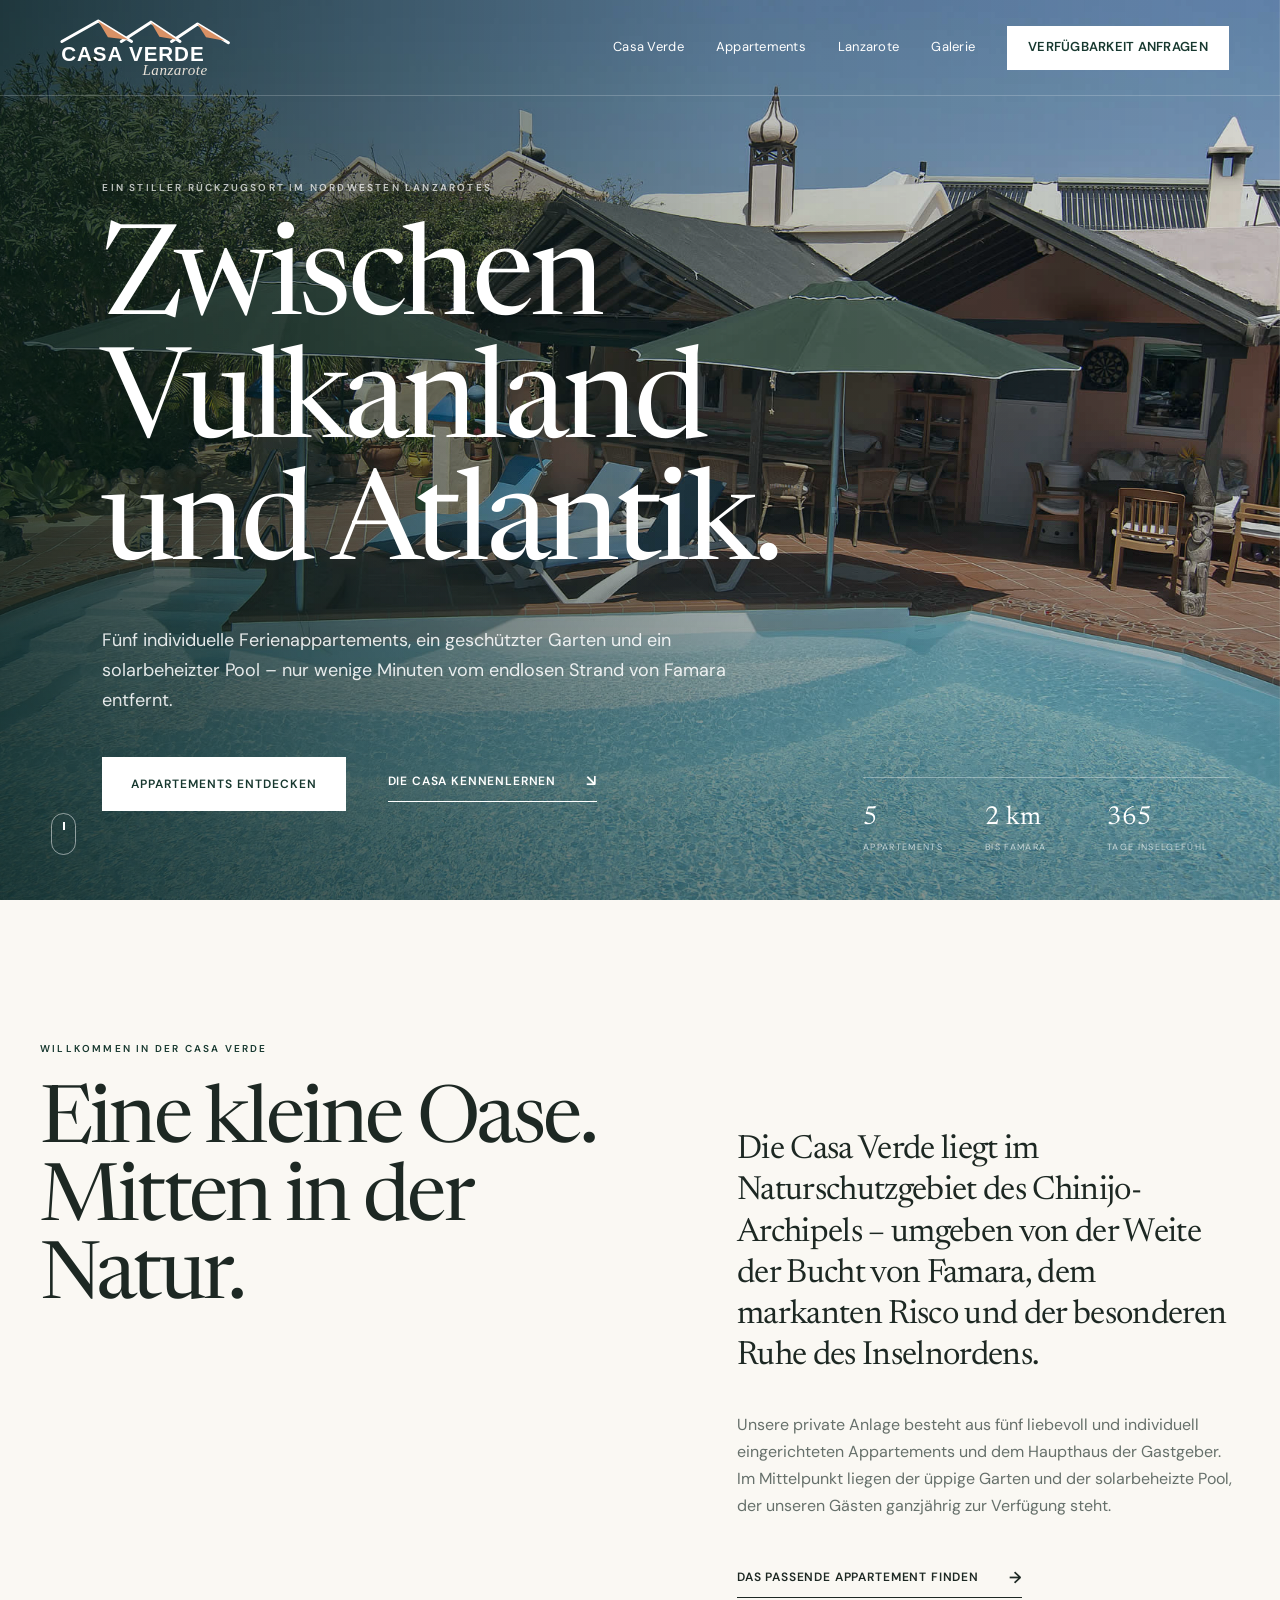
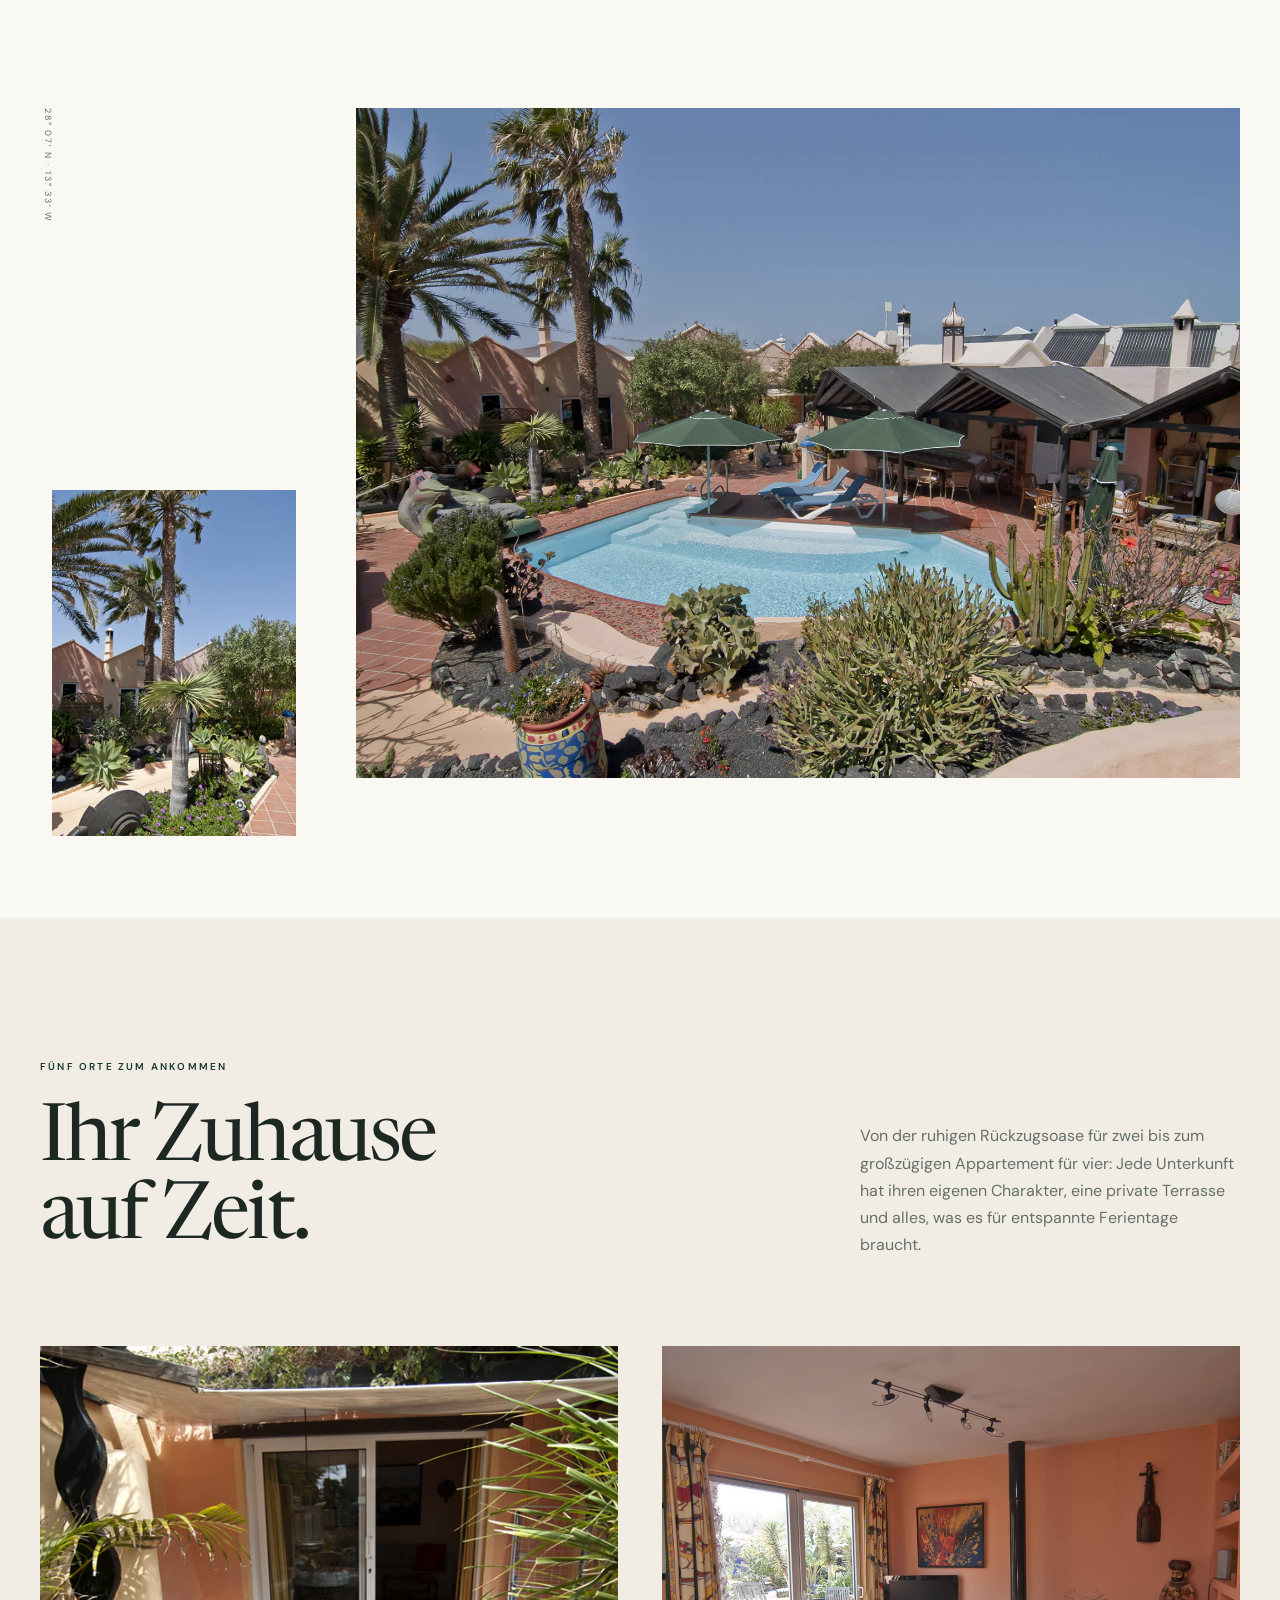
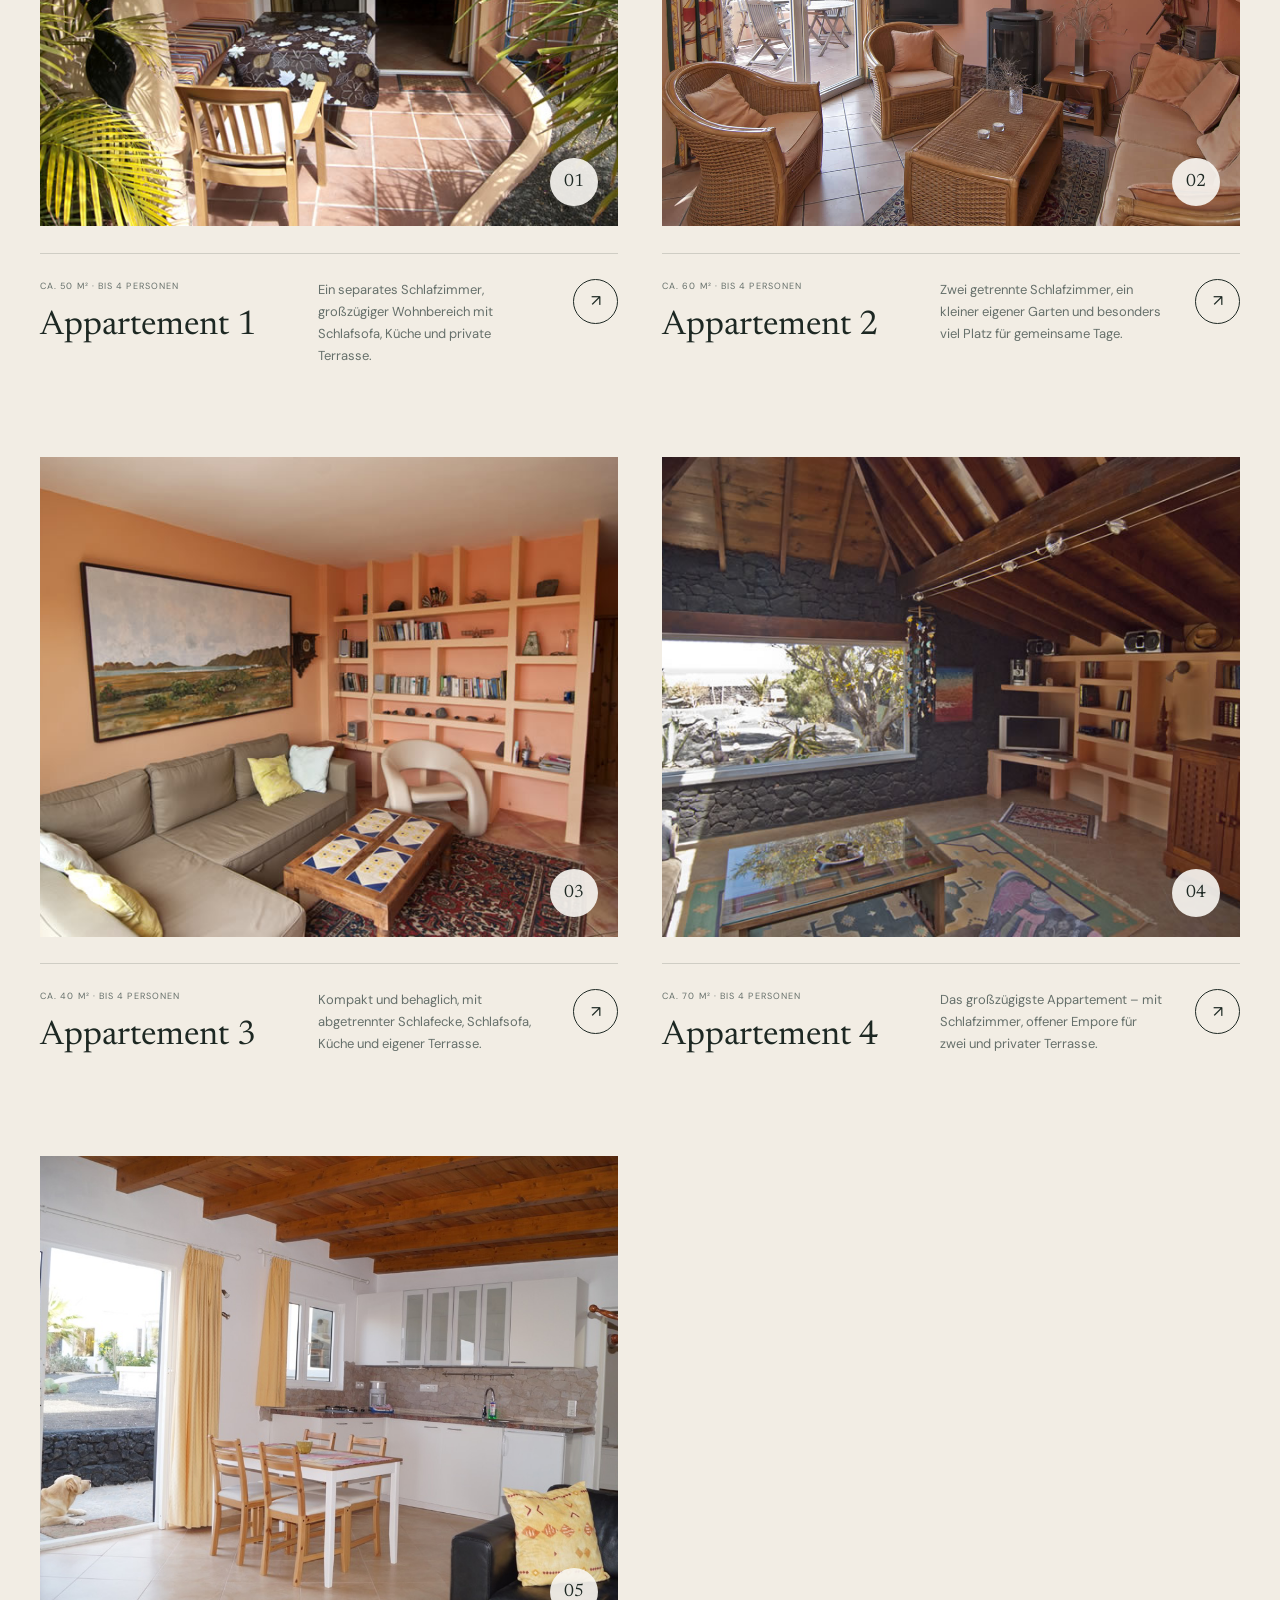
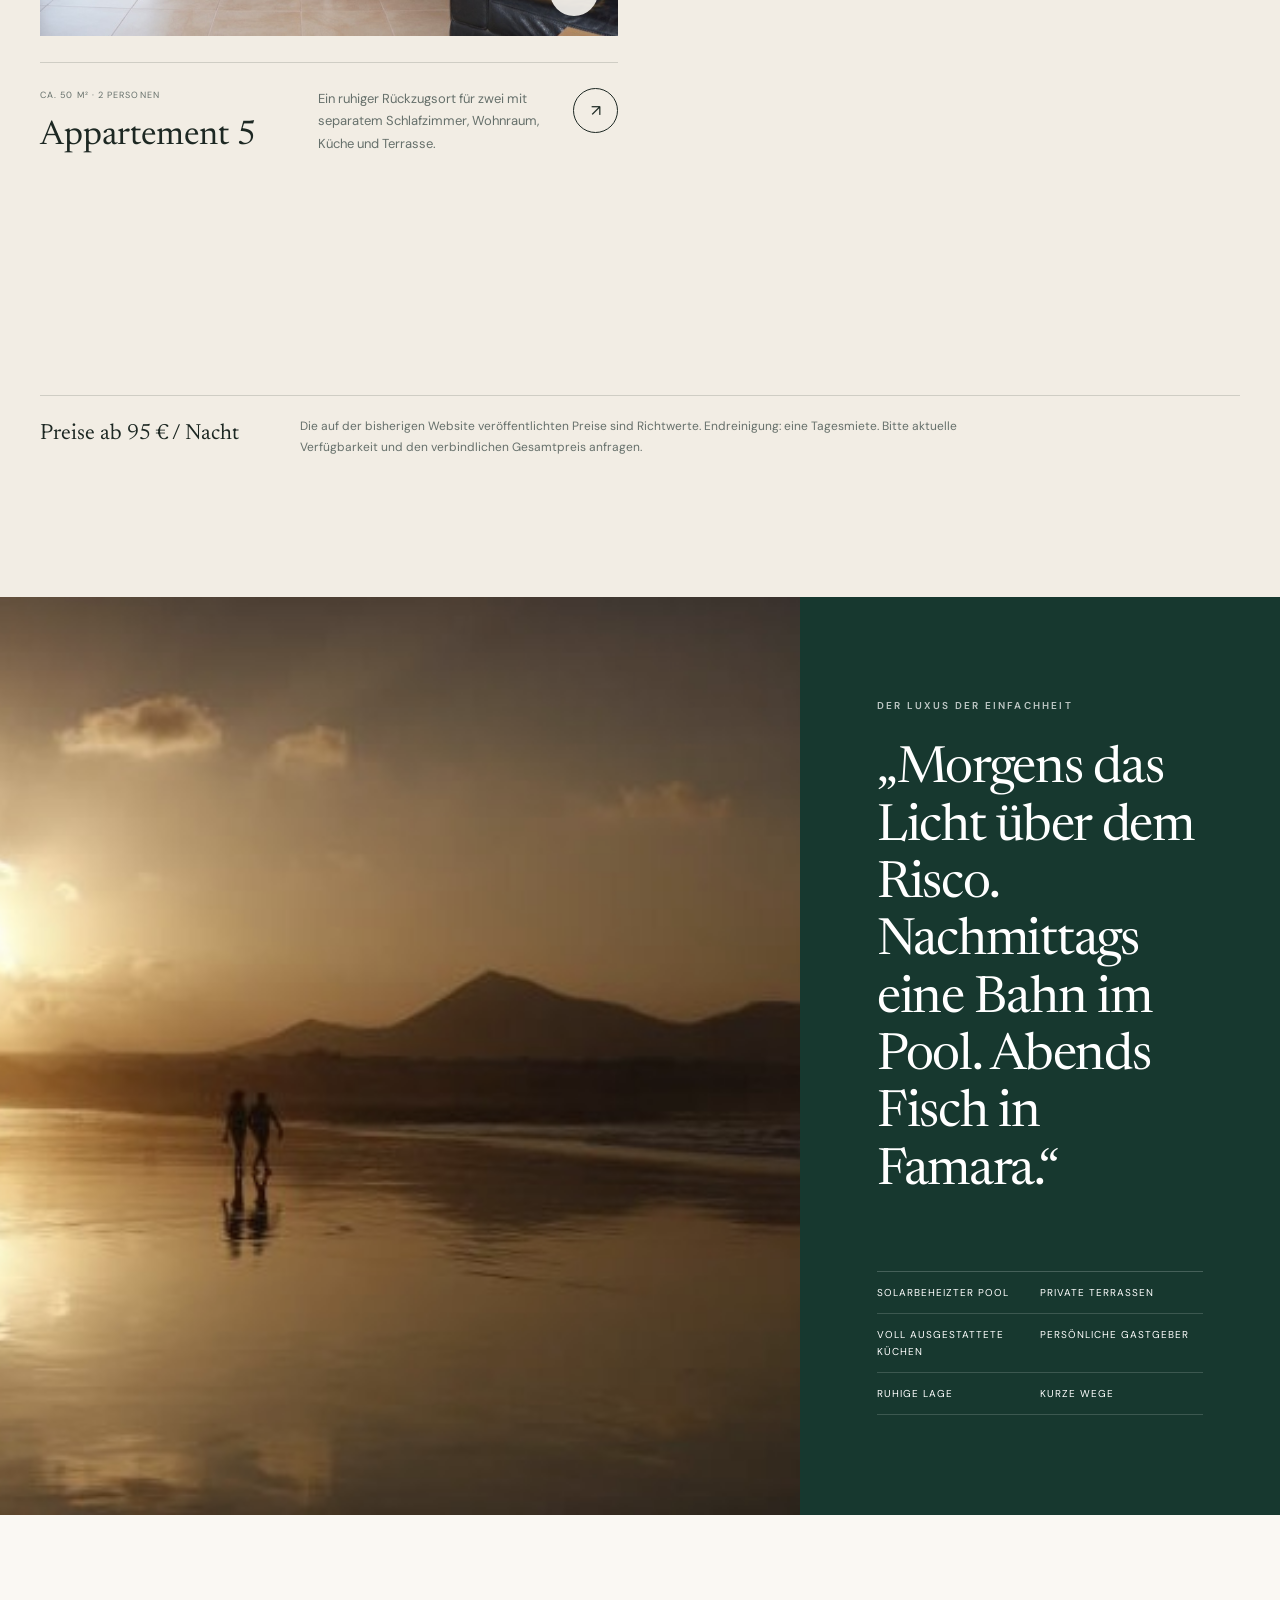
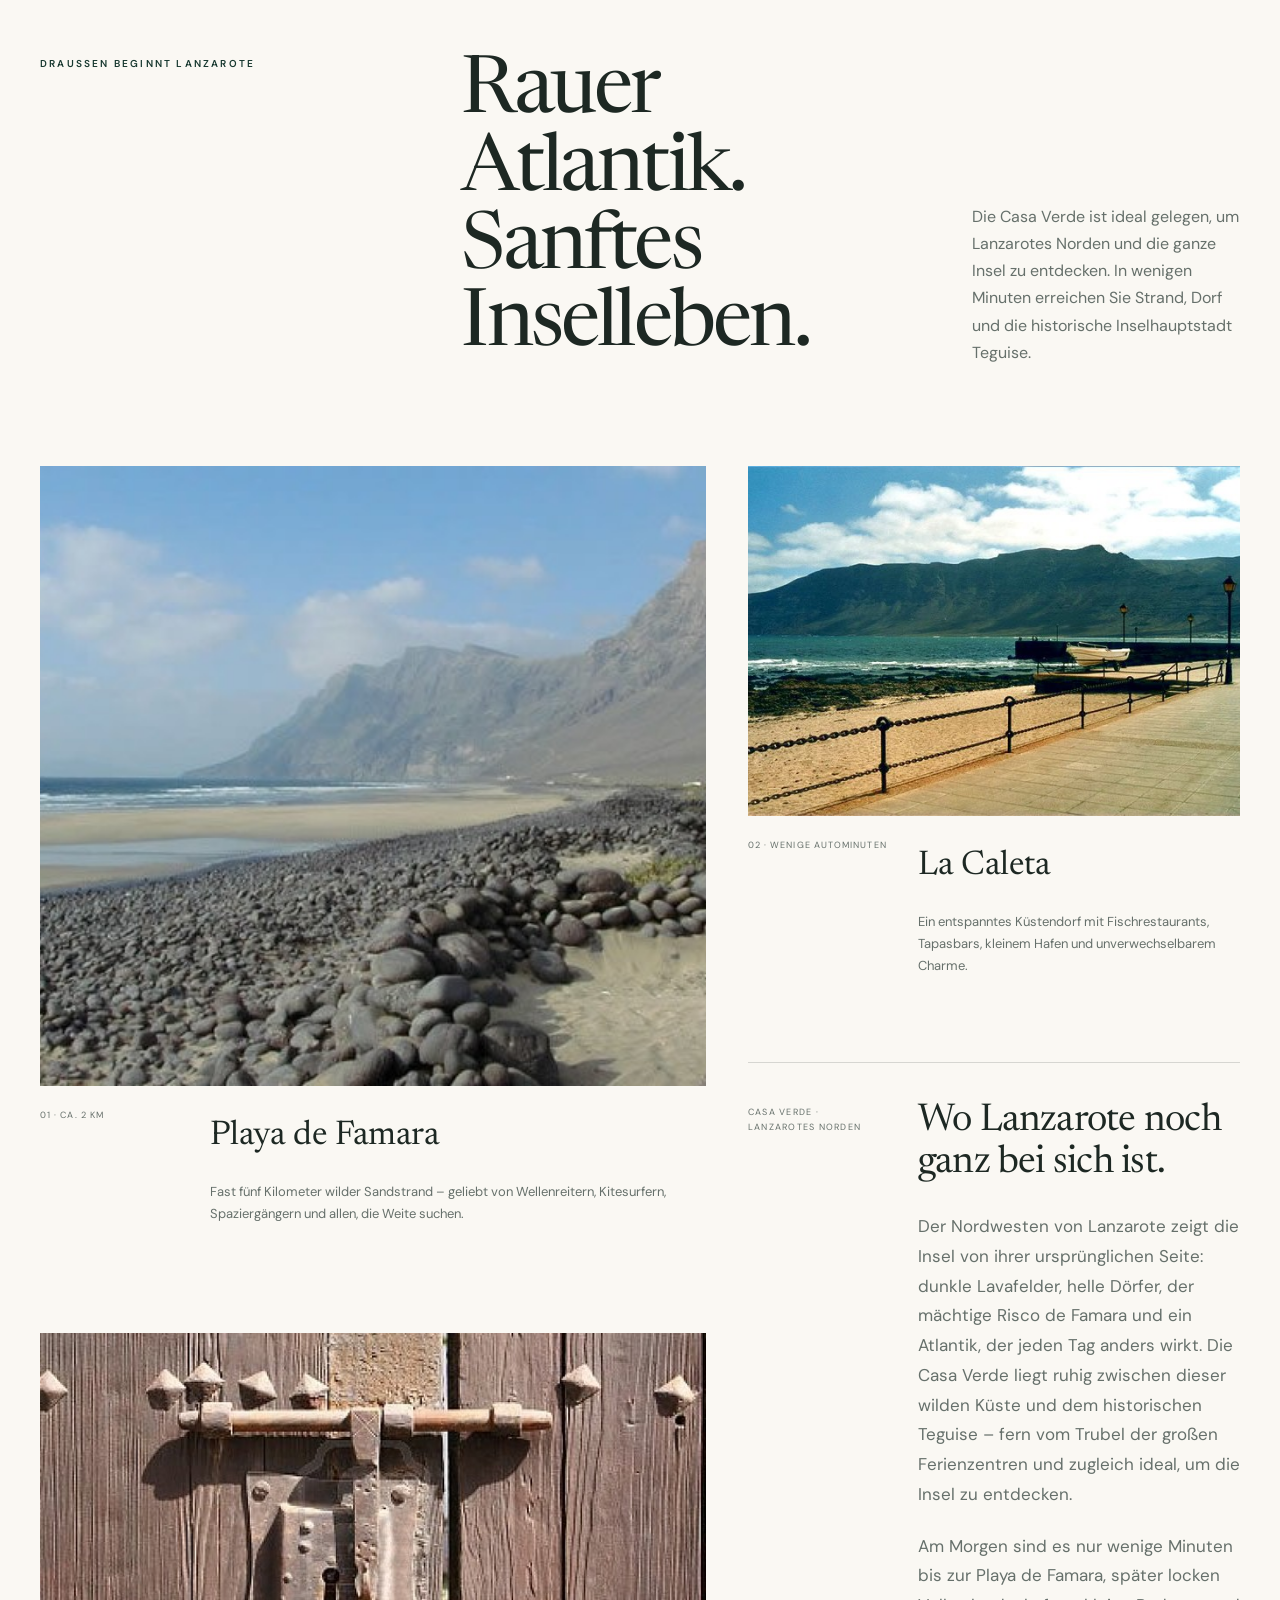
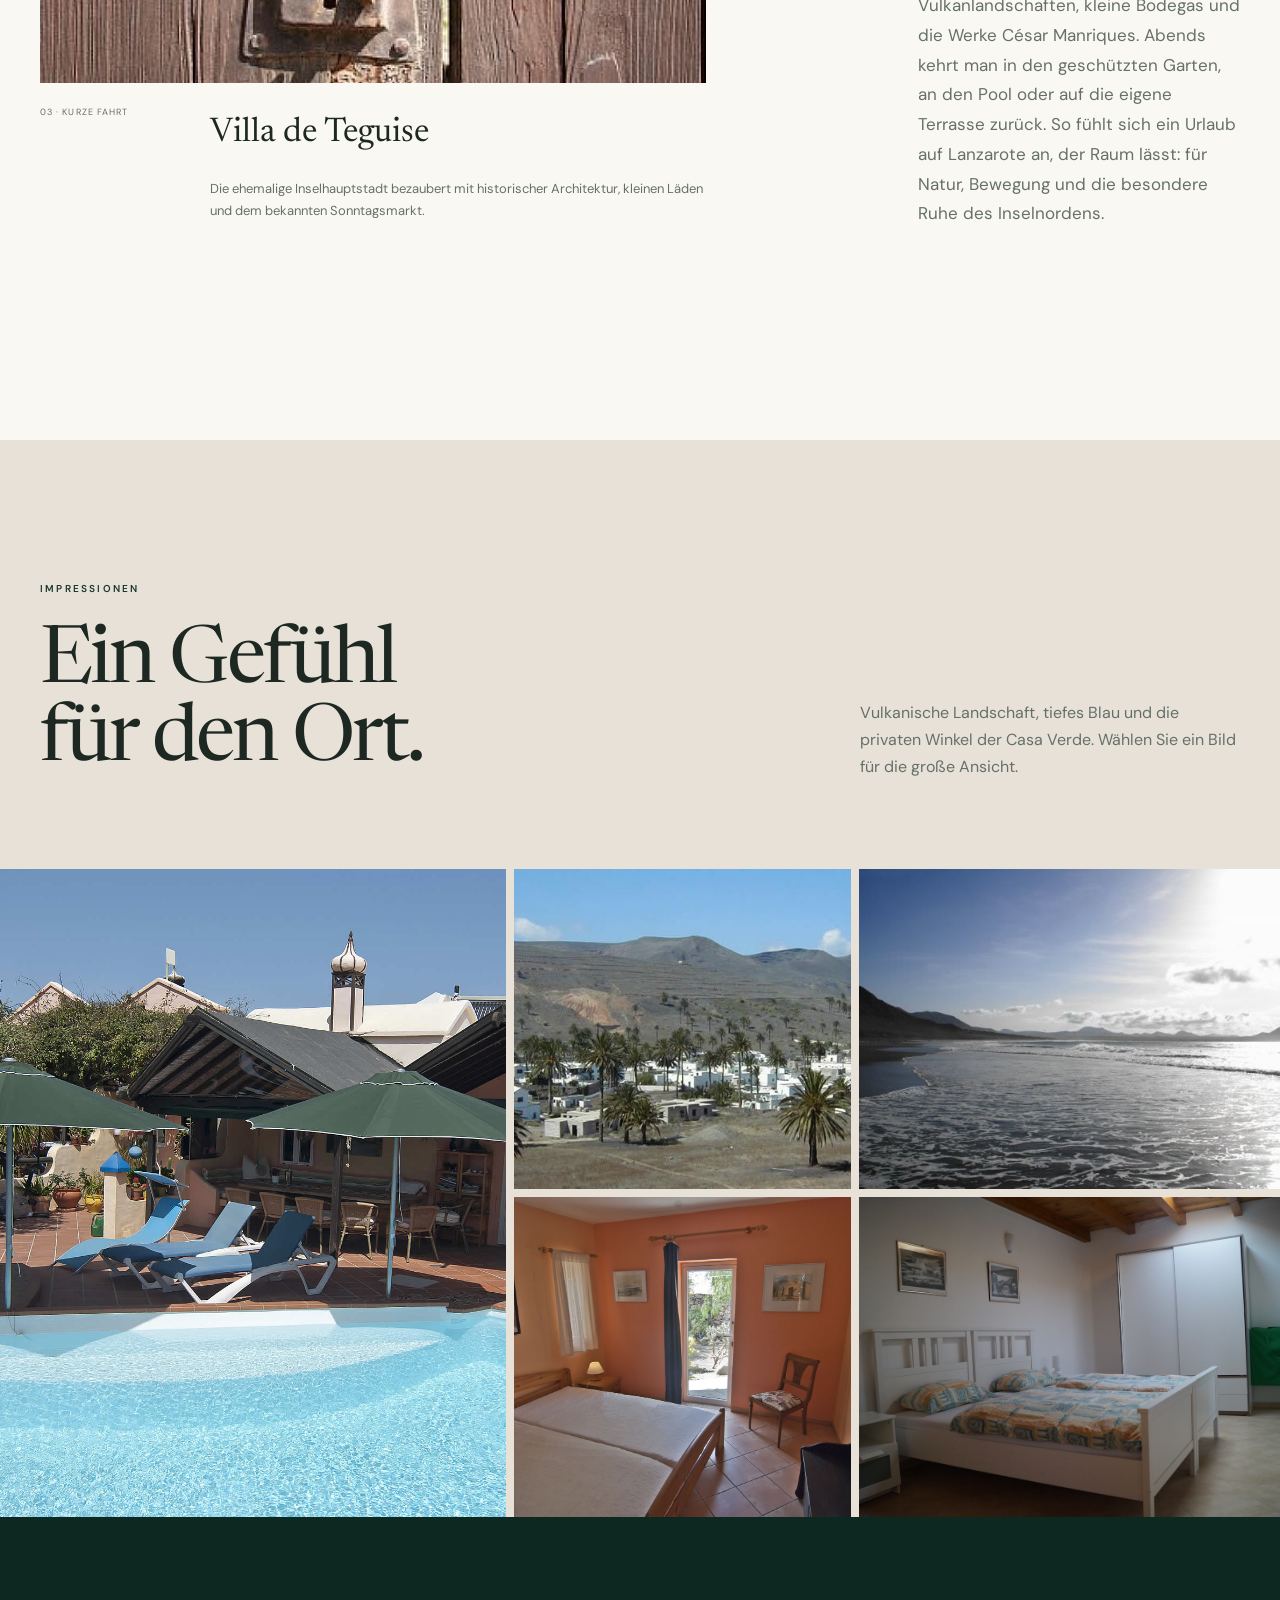
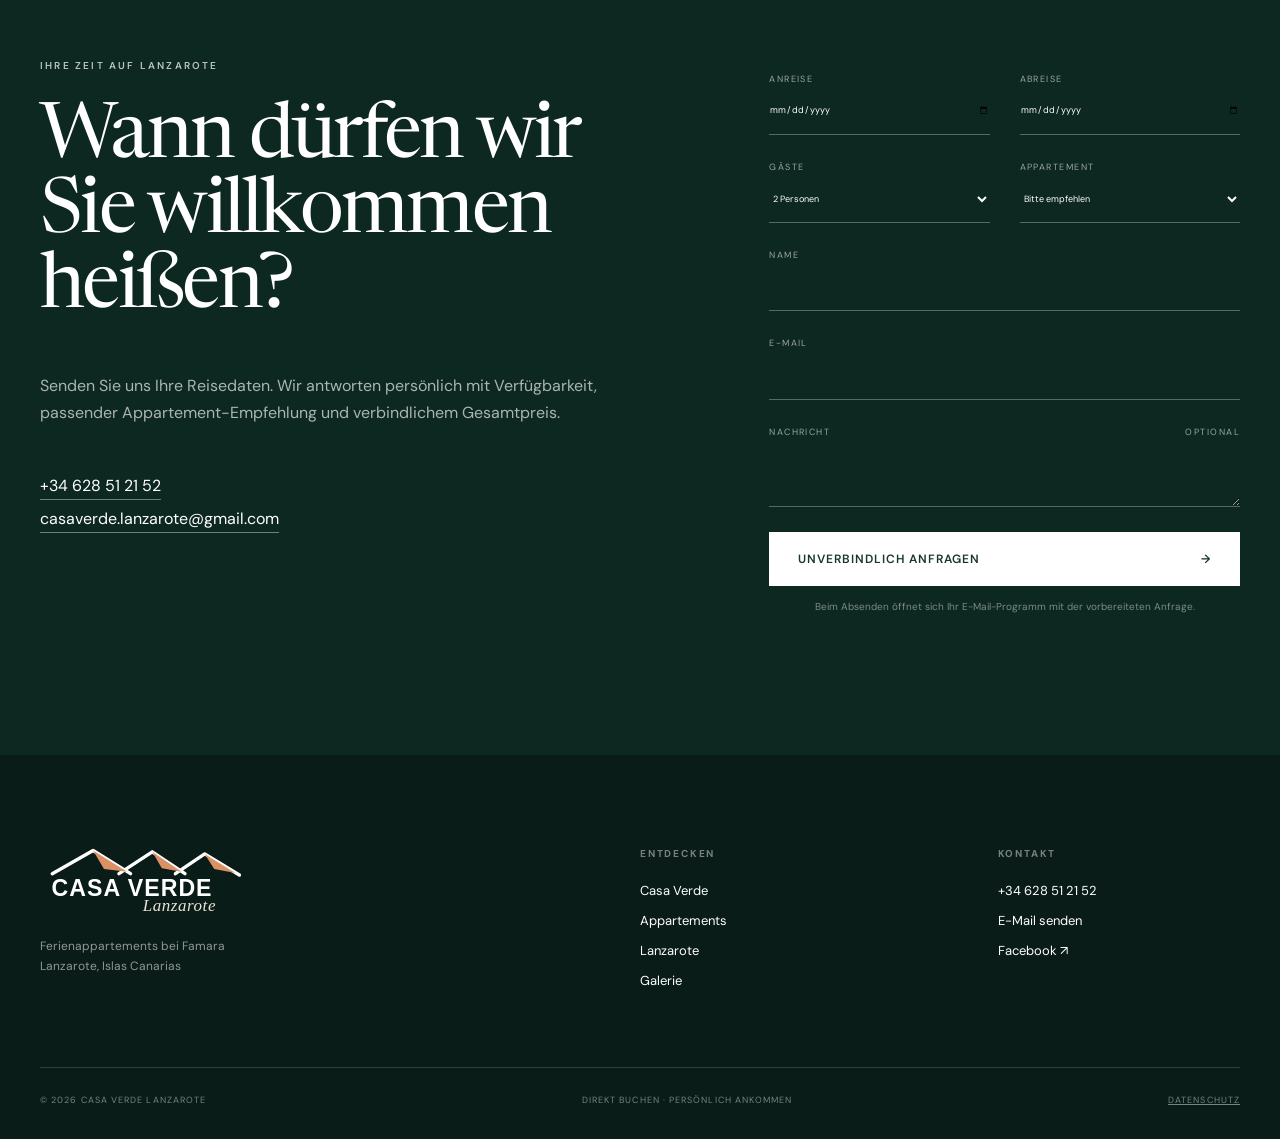
==== index.html @ f0eaee5b "Separate Lanzarote content columns" ====
<!doctype html>
<html lang="de">
<head>
  <meta charset="utf-8">
  <meta name="viewport" content="width=device-width, initial-scale=1">
  <meta name="description" content="Casa Verde – fünf individuell eingerichtete Ferienappartements mit solarbeheiztem Pool nahe Playa de Famara auf Lanzarote.">
  <meta name="theme-color" content="#17382f">
  <title>Casa Verde Lanzarote · Ferienappartements bei Famara</title>
  <link rel="icon" href="assets/images/originals/casaverdelogo.png" type="image/png">
  <link rel="preconnect" href="https://fonts.googleapis.com">
  <link rel="preconnect" href="https://fonts.gstatic.com" crossorigin>
  <link href="https://fonts.googleapis.com/css2?family=DM+Sans:wght@400;500;600&family=Manrope:wght@400;500;600&family=Newsreader:opsz,wght@6..72,400;6..72,500&display=swap" rel="stylesheet">
  <link rel="stylesheet" href="assets/css/styles.css">
  <script src="assets/js/main.js" defer></script>
</head>
<body>
  <a class="skip-link" href="#main">Zum Inhalt</a>
  <header class="site-header" data-header>
    <a class="brand brand-logo" href="#top" aria-label="Casa Verde Startseite">
      <img class="logo-light" src="assets/images/logo-casa-verde-light.svg" alt="Casa Verde Lanzarote">
      <img class="logo-dark" src="assets/images/logo-casa-verde-dark.svg" alt="" aria-hidden="true">
    </a>
    <button class="nav-toggle" type="button" aria-expanded="false" aria-controls="site-nav" data-nav-toggle><span></span><span></span></button>
    <nav class="site-nav" id="site-nav" aria-label="Hauptnavigation" data-nav>
      <a href="#casa">Casa Verde</a><a href="#apartments">Appartements</a><a href="#island">Lanzarote</a><a href="#gallery">Galerie</a>
      <a class="button button-small" href="#booking">Verfügbarkeit anfragen</a>
    </nav>
  </header>

  <main id="main">
    <section class="hero" id="top" aria-labelledby="hero-title">
      <div class="hero-media" role="img" aria-label="Der Pool und Garten der Casa Verde"></div>
      <div class="hero-shade"></div>
      <div class="hero-content">
        <p class="eyebrow light">Ein stiller Rückzugsort im Nordwesten Lanzarotes</p>
        <h1 id="hero-title">Zwischen Vulkanland<br>und Atlantik.</h1>
        <p class="hero-copy">Fünf individuelle Ferienappartements, ein geschützter Garten und ein solarbeheizter Pool – nur wenige Minuten vom endlosen Strand von Famara entfernt.</p>
        <div class="hero-actions"><a class="button button-light" href="#apartments">Appartements entdecken</a><a class="text-link light" href="#casa">Die Casa kennenlernen <span>↘</span></a></div>
      </div>
      <div class="hero-facts" aria-label="Kurzüberblick">
        <div><strong>5</strong><span>Appartements</span></div><div><strong>2 km</strong><span>bis Famara</span></div><div><strong>365</strong><span>Tage Inselgefühl</span></div>
      </div>
      <a class="scroll-cue" href="#casa" aria-label="Weiter zum Inhalt"><span></span></a>
    </section>

    <section class="intro section" id="casa">
      <div class="container intro-grid">
        <div><p class="eyebrow">Willkommen in der Casa Verde</p><h2>Eine kleine Oase.<br>Mitten in der Natur.</h2></div>
        <div class="intro-copy"><p class="lead">Die Casa Verde liegt im Naturschutzgebiet des Chinijo-Archipels – umgeben von der Weite der Bucht von Famara, dem markanten Risco und der besonderen Ruhe des Inselnordens.</p><p>Unsere private Anlage besteht aus fünf liebevoll und individuell eingerichteten Appartements und dem Haupthaus der Gastgeber. Im Mittelpunkt liegen der üppige Garten und der solarbeheizte Pool, der unseren Gästen ganzjährig zur Verfügung steht.</p><a class="text-link" href="#apartments">Das passende Appartement finden <span>→</span></a></div>
      </div>
      <div class="container image-composition">
        <figure class="image-main reveal"><img src="assets/images/originals/casaverde-pagebg.jpg" alt="Blick über den Garten und Pool der Casa Verde" loading="lazy"></figure>
        <figure class="image-inset reveal"><img src="assets/images/originals/casaverde-anlage1.jpg" alt="Mediterrane Pflanzen in der Casa Verde" loading="lazy"></figure>
        <p class="vertical-note">28° 07′ N · 13° 33′ W</p>
      </div>
    </section>

    <section class="apartments section" id="apartments">
      <div class="container section-head"><div><p class="eyebrow">Fünf Orte zum Ankommen</p><h2>Ihr Zuhause<br>auf Zeit.</h2></div><p>Von der ruhigen Rückzugsoase für zwei bis zum großzügigen Appartement für vier: Jede Unterkunft hat ihren eigenen Charakter, eine private Terrasse und alles, was es für entspannte Ferientage braucht.</p></div>
      <div class="container apartment-list">
        <article class="apartment-card reveal"><button class="card-image" data-apartment="1" aria-label="Appartement 1 ansehen"><img src="assets/images/originals/casaverde-apt3-01.jpg" alt="Appartement 1 der Casa Verde" loading="lazy"><span>01</span></button><div class="card-content"><div><p>Ca. 50 m² · bis 4 Personen</p><h3>Appartement 1</h3></div><p>Ein separates Schlafzimmer, großzügiger Wohnbereich mit Schlafsofa, Küche und private Terrasse.</p><button class="round-button" data-apartment="1" aria-label="Details zu Appartement 1">↗</button></div></article>
        <article class="apartment-card reveal"><button class="card-image" data-apartment="2" aria-label="Appartement 2 ansehen"><img src="assets/images/originals/casaverde-apt2-03.jpg" alt="Wohnbereich von Appartement 2" loading="lazy"><span>02</span></button><div class="card-content"><div><p>Ca. 60 m² · bis 4 Personen</p><h3>Appartement 2</h3></div><p>Zwei getrennte Schlafzimmer, ein kleiner eigener Garten und besonders viel Platz für gemeinsame Tage.</p><button class="round-button" data-apartment="2" aria-label="Details zu Appartement 2">↗</button></div></article>
        <article class="apartment-card reveal"><button class="card-image" data-apartment="3" aria-label="Appartement 3 ansehen"><img src="assets/images/originals/casaverde-apt03-02.jpg" alt="Wohnraum von Appartement 3" loading="lazy"><span>03</span></button><div class="card-content"><div><p>Ca. 40 m² · bis 4 Personen</p><h3>Appartement 3</h3></div><p>Kompakt und behaglich, mit abgetrennter Schlafecke, Schlafsofa, Küche und eigener Terrasse.</p><button class="round-button" data-apartment="3" aria-label="Details zu Appartement 3">↗</button></div></article>
        <article class="apartment-card reveal"><button class="card-image" data-apartment="4" aria-label="Appartement 4 ansehen"><img src="assets/images/originals/casaverde-apt4-03.jpg" alt="Wohnbereich von Appartement 4" loading="lazy"><span>04</span></button><div class="card-content"><div><p>Ca. 70 m² · bis 4 Personen</p><h3>Appartement 4</h3></div><p>Das großzügigste Appartement – mit Schlafzimmer, offener Empore für zwei und privater Terrasse.</p><button class="round-button" data-apartment="4" aria-label="Details zu Appartement 4">↗</button></div></article>
        <article class="apartment-card reveal"><button class="card-image" data-apartment="5" aria-label="Appartement 5 ansehen"><img src="assets/images/originals/casaverde-apt5-05.jpeg" alt="Appartement 5 der Casa Verde" loading="lazy"><span>05</span></button><div class="card-content"><div><p>Ca. 50 m² · 2 Personen</p><h3>Appartement 5</h3></div><p>Ein ruhiger Rückzugsort für zwei mit separatem Schlafzimmer, Wohnraum, Küche und Terrasse.</p><button class="round-button" data-apartment="5" aria-label="Details zu Appartement 5">↗</button></div></article>
      </div>
      <div class="container rate-note"><span>Preise ab 95 € / Nacht</span><p>Die auf der bisherigen Website veröffentlichten Preise sind Richtwerte. Endreinigung: eine Tagesmiete. Bitte aktuelle Verfügbarkeit und den verbindlichen Gesamtpreis anfragen.</p></div>
    </section>

    <section class="experience section">
      <div class="experience-image"><img src="assets/images/originals/famara-2-628x400.jpg" alt="Weite Küstenlandschaft bei Famara" loading="lazy"></div>
      <div class="experience-panel"><p class="eyebrow light">Der Luxus der Einfachheit</p><blockquote>„Morgens das Licht über dem Risco. Nachmittags eine Bahn im Pool. Abends Fisch in Famara.“</blockquote><div class="amenities"><span>Solarbeheizter Pool</span><span>Private Terrassen</span><span>Voll ausgestattete Küchen</span><span>Persönliche Gastgeber</span><span>Ruhige Lage</span><span>Kurze Wege</span></div></div>
    </section>

    <section class="island section" id="island">
      <div class="container island-intro"><p class="eyebrow">Draußen beginnt Lanzarote</p><h2>Rauer Atlantik.<br>Sanftes Inselleben.</h2><p>Die Casa Verde ist ideal gelegen, um Lanzarotes Norden und die ganze Insel zu entdecken. In wenigen Minuten erreichen Sie Strand, Dorf und die historische Inselhauptstadt Teguise.</p></div>
      <div class="container place-grid">
        <div class="place-column place-column-left">
          <article class="place-card place-large place-famara reveal"><img src="assets/images/originals/famara-5-628x400.jpg" alt="Playa de Famara mit dem Risco" loading="lazy"><div><span>01 · ca. 2 km</span><h3>Playa de Famara</h3><p>Fast fünf Kilometer wilder Sandstrand – geliebt von Wellenreitern, Kitesurfern, Spaziergängern und allen, die Weite suchen.</p></div></article>
          <article class="place-card place-teguise reveal"><img src="assets/images/originals/teguise-4-628x400.jpg" alt="Historische Gasse in Teguise" loading="lazy"><div><span>03 · kurze Fahrt</span><h3>Villa de Teguise</h3><p>Die ehemalige Inselhauptstadt bezaubert mit historischer Architektur, kleinen Läden und dem bekannten Sonntagsmarkt.</p></div></article>
        </div>
        <div class="place-column place-column-right">
          <article class="place-card place-caleta reveal"><img src="assets/images/originals/caleta-2-628x400.jpg" alt="La Caleta de Famara" loading="lazy"><div><span>02 · wenige Autominuten</span><h3>La Caleta</h3><p>Ein entspanntes Küstendorf mit Fischrestaurants, Tapasbars, kleinem Hafen und unverwechselbarem Charme.</p></div><aside class="island-copy"><p class="island-copy-label">Casa Verde · Lanzarotes Norden</p><div class="island-copy-content"><h4>Wo Lanzarote noch ganz bei sich ist.</h4><p>Der Nordwesten von Lanzarote zeigt die Insel von ihrer ursprünglichen Seite: dunkle Lavafelder, helle Dörfer, der mächtige Risco de Famara und ein Atlantik, der jeden Tag anders wirkt. Die Casa Verde liegt ruhig zwischen dieser wilden Küste und dem historischen Teguise – fern vom Trubel der großen Ferienzentren und zugleich ideal, um die Insel zu entdecken.</p><p>Am Morgen sind es nur wenige Minuten bis zur Playa de Famara, später locken Vulkanlandschaften, kleine Bodegas und die Werke César Manriques. Abends kehrt man in den geschützten Garten, an den Pool oder auf die eigene Terrasse zurück. So fühlt sich ein Urlaub auf Lanzarote an, der Raum lässt: für Natur, Bewegung und die besondere Ruhe des Inselnordens.</p></div></aside></article>
        </div>
      </div>
    </section>

    <section class="gallery section" id="gallery">
      <div class="container section-head"><div><p class="eyebrow">Impressionen</p><h2>Ein Gefühl<br>für den Ort.</h2></div><p>Vulkanische Landschaft, tiefes Blau und die privaten Winkel der Casa Verde. Wählen Sie ein Bild für die große Ansicht.</p></div>
      <div class="gallery-grid" data-gallery>
        <button data-lightbox="assets/images/originals/casaverde-pagebg2.jpg"><img src="assets/images/originals/casaverde-pagebg2.jpg" alt="Pool der Casa Verde" loading="lazy"></button>
        <button data-lightbox="assets/images/originals/lanzarote-3-628x400.jpg"><img src="assets/images/originals/lanzarote-3-628x400.jpg" alt="Vulkanlandschaft auf Lanzarote" loading="lazy"></button>
        <button data-lightbox="assets/images/originals/casaverde-apt2-08.jpg"><img src="assets/images/originals/casaverde-apt2-08.jpg" alt="Terrasse eines Appartements" loading="lazy"></button>
        <button data-lightbox="assets/images/originals/famara-7-628x400.jpg"><img src="assets/images/originals/famara-7-628x400.jpg" alt="Küste bei Famara" loading="lazy"></button>
        <button data-lightbox="assets/images/originals/casaverde-apt5-03.jpeg"><img src="assets/images/originals/casaverde-apt5-03.jpeg" alt="Innenraum in der Casa Verde" loading="lazy"></button>
      </div>
    </section>

    <section class="booking section" id="booking">
      <div class="container booking-grid">
        <div class="booking-copy"><p class="eyebrow light">Ihre Zeit auf Lanzarote</p><h2>Wann dürfen wir<br>Sie willkommen heißen?</h2><p>Senden Sie uns Ihre Reisedaten. Wir antworten persönlich mit Verfügbarkeit, passender Appartement-Empfehlung und verbindlichem Gesamtpreis.</p><div class="contact-links"><a href="tel:+34628512152">+34 628 51 21 52</a><a href="mailto:casaverde.lanzarote@gmail.com">casaverde.lanzarote@gmail.com</a></div></div>
        <form class="booking-form" data-booking-form>
          <div class="form-row"><label>Anreise<input type="date" name="arrival" required></label><label>Abreise<input type="date" name="departure" required></label></div>
          <div class="form-row"><label>Gäste<select name="guests"><option>1 Person</option><option selected>2 Personen</option><option>3 Personen</option><option>4 Personen</option></select></label><label>Appartement<select name="apartment"><option>Bitte empfehlen</option><option>Appartement 1</option><option>Appartement 2</option><option>Appartement 3</option><option>Appartement 4</option><option>Appartement 5</option></select></label></div>
          <label>Name<input type="text" name="name" autocomplete="name" required></label><label>E-Mail<input type="email" name="email" autocomplete="email" required></label><label>Nachricht <span>optional</span><textarea name="message" rows="3"></textarea></label>
          <button class="button button-light button-full" type="submit">Unverbindlich anfragen <span>→</span></button><p class="form-note">Beim Absenden öffnet sich Ihr E-Mail-Programm mit der vorbereiteten Anfrage.</p>
        </form>
      </div>
    </section>
  </main>

  <footer class="site-footer"><div class="container footer-grid"><div class="footer-brand"><img src="assets/images/logo-casa-verde-light.svg" alt="Casa Verde Lanzarote"><p>Ferienappartements bei Famara<br>Lanzarote, Islas Canarias</p></div><div><h3>Entdecken</h3><a href="#casa">Casa Verde</a><a href="#apartments">Appartements</a><a href="#island">Lanzarote</a><a href="#gallery">Galerie</a></div><div><h3>Kontakt</h3><a href="tel:+34628512152">+34 628 51 21 52</a><a href="mailto:casaverde.lanzarote@gmail.com">E-Mail senden</a><a href="https://www.facebook.com/Casa.Verde.Lanzarote" target="_blank" rel="noopener">Facebook ↗</a></div></div><div class="container footer-bottom"><span>© <span data-year></span> Casa Verde Lanzarote</span><span>Direkt buchen · Persönlich ankommen</span><a href="datenschutz.html">Datenschutz</a></div></footer>

  <dialog class="apartment-dialog" data-apartment-dialog><button class="dialog-close" data-dialog-close aria-label="Schließen">×</button><div class="dialog-gallery"><img data-dialog-image alt=""><button class="gallery-arrow prev" data-gallery-prev aria-label="Vorheriges Bild">←</button><button class="gallery-arrow next" data-gallery-next aria-label="Nächstes Bild">→</button><span data-gallery-count></span></div><div class="dialog-content"><p class="eyebrow" data-dialog-kicker></p><h2 data-dialog-title></h2><p data-dialog-description></p><ul data-dialog-features></ul><div class="dialog-rate"><strong data-dialog-rate></strong><span>zzgl. Endreinigung in Höhe einer Tagesmiete</span></div><a class="button" href="#booking" data-dialog-book>Verfügbarkeit anfragen</a></div></dialog>
  <dialog class="lightbox" data-lightbox-dialog><button class="dialog-close" data-lightbox-close aria-label="Schließen">×</button><img alt="Vergrößerte Galerieansicht" data-lightbox-image></dialog>
</body>
</html>
---- assets/css/styles.css ----
:root{--forest:#17382f;--forest-deep:#0d2821;--sage:#829888;--sand:#f2ede4;--paper:#faf8f3;--ink:#1d2823;--muted:#66706b;--line:rgba(29,40,35,.16);--serif:"Newsreader",Georgia,serif;--sans:"DM Sans",Arial,sans-serif;--display:"Manrope",Arial,sans-serif;--container:min(1240px,calc(100vw - 80px));--radius:2px}
.site-nav>a.button{color:white}.brand-logo{position:relative;width:218px;height:68px}.brand-logo img{position:absolute;inset:0;width:100%;height:100%;object-fit:contain;object-position:left center;transition:opacity .25s}.brand-logo .logo-dark{opacity:0}.site-header.is-scrolled .brand-logo{width:190px;height:58px}.site-header.is-scrolled .brand-logo .logo-light{opacity:0}.site-header.is-scrolled .brand-logo .logo-dark{opacity:1}.footer-grid .footer-brand{display:block}.footer-brand>img{width:245px;height:auto;margin-bottom:20px}.footer-brand>p{margin:0;color:rgba(255,255,255,.55);font-size:12px}
*{box-sizing:border-box}html{scroll-behavior:smooth}body{margin:0;background:var(--paper);color:var(--ink);font-family:var(--sans);font-size:16px;line-height:1.7}body.no-scroll{overflow:hidden}img{display:block;width:100%;height:auto}button,input,select,textarea{font:inherit}button{color:inherit}.container{width:var(--container);margin-inline:auto}.section{padding:140px 0}.skip-link{position:fixed;z-index:1000;top:12px;left:12px;transform:translateY(-180%);background:white;color:#111;padding:10px 16px}.skip-link:focus{transform:none}
.site-header{position:fixed;z-index:100;top:0;left:0;width:100%;height:96px;padding:0 4vw;display:flex;align-items:center;justify-content:space-between;color:white;border-bottom:1px solid rgba(255,255,255,.2);transition:.35s ease}.site-header.is-scrolled{height:76px;background:rgba(250,248,243,.96);backdrop-filter:blur(16px);color:var(--ink);border-color:var(--line)}.brand{display:flex;align-items:center;gap:14px;color:inherit;text-decoration:none;line-height:1.15}.brand-mark{display:grid;place-items:center;width:44px;height:44px;border:1px solid currentColor;border-radius:50%;font-family:var(--serif);font-size:18px}.brand strong{display:block;font-family:var(--display);font-size:17px;font-weight:600;letter-spacing:.02em}.brand small{display:block;margin-top:4px;font-size:9px;letter-spacing:.18em;text-transform:uppercase}.site-nav{display:flex;align-items:center;gap:32px}.site-nav>a{color:inherit;text-decoration:none;font-size:13px;letter-spacing:.02em}.site-nav>a:not(.button){position:relative}.site-nav>a:not(.button):after{content:"";position:absolute;left:0;bottom:-6px;width:100%;height:1px;background:currentColor;transform:scaleX(0);transform-origin:right;transition:transform .25s}.site-nav>a:hover:after{transform:scaleX(1);transform-origin:left}.nav-toggle{display:none;background:none;border:0}.button{display:inline-flex;align-items:center;justify-content:center;gap:30px;min-height:54px;padding:0 28px;border:1px solid var(--forest);background:var(--forest);color:white;text-decoration:none;font-size:12px;font-weight:600;letter-spacing:.08em;text-transform:uppercase;cursor:pointer;transition:.25s}.button:hover{background:var(--forest-deep);transform:translateY(-2px)}.button-small{min-height:44px;padding:0 20px}.site-header:not(.is-scrolled) .button-small{background:white;border-color:white;color:var(--forest)}.button-light{background:#fff;border-color:#fff;color:var(--forest)}.button-light:hover{background:var(--sand);border-color:var(--sand)}.button-full{width:100%;justify-content:space-between}.text-link{display:inline-flex;align-items:center;gap:30px;color:var(--ink);font-size:12px;font-weight:600;letter-spacing:.07em;text-decoration:none;text-transform:uppercase;border-bottom:1px solid currentColor;padding-bottom:6px}.text-link.light{color:white}.text-link span{font-size:16px;transition:transform .2s}.text-link:hover span{transform:translate(3px,-3px)}
.eyebrow{margin:0 0 28px;font-size:10px;font-weight:600;letter-spacing:.22em;text-transform:uppercase;color:var(--forest)}.eyebrow.light{color:rgba(255,255,255,.72)}h1,h2,h3,p{margin-top:0}h1,h2{font-family:var(--serif);font-weight:400;line-height:.98;letter-spacing:-.035em}h2{font-size:clamp(54px,6.2vw,96px);margin-bottom:0}.lead{font-family:var(--serif);font-size:clamp(26px,2.6vw,40px);line-height:1.24;letter-spacing:-.02em}
.hero{position:relative;min-height:100svh;display:flex;align-items:center;color:white;overflow:hidden}.hero-media{position:absolute;inset:0;background:url("../images/originals/casaverde-pagebg2.jpg") center/cover no-repeat;transform:scale(1.025);animation:hero-in 1.5s ease-out forwards}.hero-shade{position:absolute;inset:0;background:linear-gradient(90deg,rgba(8,29,24,.76) 0%,rgba(8,29,24,.26) 58%,rgba(8,29,24,.1)),linear-gradient(0deg,rgba(5,20,16,.35),transparent 55%)}@keyframes hero-in{to{transform:scale(1)}}.hero-content{position:relative;z-index:2;width:min(820px,78vw);margin-left:8vw;padding-top:90px}.hero h1{font-size:clamp(70px,9.8vw,150px);margin:0 0 34px;color:white}.hero-copy{max-width:650px;font-size:18px;line-height:1.65;color:rgba(255,255,255,.88)}.hero-actions{display:flex;align-items:center;gap:42px;margin-top:42px}.hero-facts{position:absolute;z-index:2;right:4vw;bottom:5vh;display:flex;border-top:1px solid rgba(255,255,255,.35);padding-top:18px}.hero-facts>div{min-width:122px}.hero-facts strong,.hero-facts span{display:block}.hero-facts strong{font-family:var(--serif);font-size:26px;font-weight:400}.hero-facts span{font-size:9px;letter-spacing:.15em;text-transform:uppercase;color:rgba(255,255,255,.65)}.scroll-cue{position:absolute;z-index:2;bottom:5vh;left:4vw;width:25px;height:42px;border:1px solid rgba(255,255,255,.5);border-radius:20px}.scroll-cue span{position:absolute;top:8px;left:11px;width:2px;height:8px;background:white;animation:scroll 1.7s infinite}@keyframes scroll{50%{transform:translateY(13px);opacity:.4}}
.intro{background:var(--paper)}.intro-grid{display:grid;grid-template-columns:1.05fr .95fr;gap:11vw;align-items:start}.intro-copy{padding-top:90px}.intro-copy>p:not(.lead){max-width:580px;color:var(--muted)}.intro-copy .text-link{margin-top:28px}.image-composition{position:relative;margin-top:110px;display:grid;grid-template-columns:1fr 1.8fr 1fr;align-items:end}.image-main{grid-column:2/4;margin:0;height:670px}.image-main img,.image-inset img{height:100%;object-fit:cover}.image-inset{grid-column:1/2;position:absolute;z-index:2;bottom:-70px;left:0;width:85%;height:370px;margin:0;border:12px solid var(--paper)}.vertical-note{position:absolute;top:0;left:0;margin:0;font-size:9px;letter-spacing:.2em;writing-mode:vertical-rl;text-transform:uppercase;color:var(--muted)}
.apartments{background:var(--sand)}.section-head{display:grid;grid-template-columns:1fr 380px;gap:10vw;align-items:end;margin-bottom:88px}.section-head>p{margin:0;color:var(--muted)}.apartment-list{display:grid;grid-template-columns:repeat(2,1fr);gap:90px 44px}.apartment-card:nth-child(even){transform:translateY(120px)}.apartment-card:last-child{grid-column:1/2}.card-image{position:relative;width:100%;height:480px;padding:0;border:0;background:none;overflow:hidden;cursor:pointer}.card-image img{height:100%;object-fit:cover;transition:transform .65s}.card-image:hover img{transform:scale(1.035)}.card-image>span{position:absolute;right:20px;bottom:20px;display:grid;place-items:center;width:48px;height:48px;border-radius:50%;background:rgba(250,248,243,.9);font-family:var(--serif);font-size:18px}.card-content{display:grid;grid-template-columns:1.1fr 1fr auto;gap:32px;align-items:start;padding-top:25px;border-top:1px solid var(--line);margin-top:18px}.card-content h3{margin:4px 0 0;font-family:var(--serif);font-size:34px;font-weight:400}.card-content p{margin:0;font-size:13px;color:var(--muted)}.card-content>div p{font-size:9px;letter-spacing:.12em;text-transform:uppercase}.round-button{width:45px;height:45px;border:1px solid var(--ink);border-radius:50%;background:transparent;cursor:pointer;transition:.2s}.round-button:hover{background:var(--forest);border-color:var(--forest);color:white;transform:rotate(45deg)}.rate-note{display:grid;grid-template-columns:230px 1fr;gap:30px;margin-top:230px;border-top:1px solid var(--line);padding-top:20px}.rate-note span{font-family:var(--serif);font-size:22px}.rate-note p{max-width:700px;margin:0;color:var(--muted);font-size:12px}
.experience{display:grid;grid-template-columns:1.25fr .75fr;padding:0;background:var(--forest);color:white;min-height:740px}.experience-image img{height:100%;object-fit:cover;filter:saturate(.82)}.experience-panel{padding:100px 6vw;display:flex;flex-direction:column;justify-content:center}.experience blockquote{margin:0 0 70px;font-family:var(--serif);font-size:clamp(37px,4vw,64px);line-height:1.12;letter-spacing:-.025em}.amenities{display:grid;grid-template-columns:1fr 1fr;border-top:1px solid rgba(255,255,255,.2)}.amenities span{padding:12px 0;border-bottom:1px solid rgba(255,255,255,.16);font-size:10px;letter-spacing:.1em;text-transform:uppercase}
.island-intro{display:grid;grid-template-columns:1fr 1.25fr .75fr;gap:5vw;align-items:end;margin-bottom:100px}.island-intro .eyebrow{align-self:start}.island-intro>p:last-child{margin:0;color:var(--muted)}.place-grid{display:grid;grid-template-columns:1.15fr .85fr;gap:42px;align-items:start}.place-column{min-width:0}.place-card{margin-bottom:65px}.place-column-left .place-card+.place-card{margin-top:95px}.place-card img{height:350px;object-fit:cover}.place-large img{height:620px}.place-card>div{display:grid;grid-template-columns:140px 1fr;gap:15px 30px;padding-top:22px}.place-card span{grid-row:1/3;font-size:9px;letter-spacing:.12em;text-transform:uppercase;color:var(--muted)}.place-card h3{font-family:var(--serif);font-size:34px;font-weight:400;margin:0}.place-card p{color:var(--muted);font-size:13px}.island-copy{display:grid;grid-template-columns:140px 1fr;gap:30px;margin-top:72px;padding-top:38px;border-top:1px solid var(--line)}.island-copy-label{margin:4px 0 0;font-size:9px!important;line-height:1.6;letter-spacing:.14em;text-transform:uppercase}.island-copy-content h4{max-width:460px;margin:0 0 28px;font-family:var(--serif);font-size:clamp(34px,3vw,48px);font-weight:400;line-height:1.08;letter-spacing:-.02em}.island-copy-content p{max-width:610px;margin:0 0 22px;color:var(--muted);font-size:17px;line-height:1.75}.island-copy-content p:last-child{margin-bottom:0}
.gallery{padding-bottom:0;background:#e8e1d7}.gallery-grid{display:grid;grid-template-columns:1.2fr .8fr 1fr;grid-template-rows:320px 320px;gap:8px}.gallery-grid button{padding:0;border:0;background:none;overflow:hidden;cursor:zoom-in}.gallery-grid button:first-child{grid-row:1/3}.gallery-grid button:nth-child(2){grid-column:2/3}.gallery-grid button:nth-child(3){grid-column:2/3}.gallery-grid button:nth-child(4){grid-column:3/4;grid-row:1/2}.gallery-grid button:nth-child(5){grid-column:3/4;grid-row:2/3}.gallery-grid img{height:100%;object-fit:cover;transition:transform .55s,filter .55s}.gallery-grid button:hover img{transform:scale(1.04);filter:brightness(.85)}
.booking{background:var(--forest-deep);color:white}.booking-grid{display:grid;grid-template-columns:1fr .8fr;gap:11vw}.booking-copy h2{font-size:clamp(58px,6vw,90px);margin-bottom:45px}.booking-copy>p:not(.eyebrow){max-width:590px;color:rgba(255,255,255,.65)}.contact-links{display:flex;flex-direction:column;align-items:flex-start;gap:5px;margin-top:45px}.contact-links a{color:white;text-decoration:none;border-bottom:1px solid rgba(255,255,255,.4)}.booking-form{padding-top:15px}.booking-form label{display:block;margin-bottom:25px;font-size:9px;letter-spacing:.16em;text-transform:uppercase;color:rgba(255,255,255,.58)}.booking-form label span{float:right}.booking-form input,.booking-form select,.booking-form textarea{display:block;width:100%;min-height:48px;padding:10px 0;background:transparent;border:0;border-bottom:1px solid rgba(255,255,255,.3);border-radius:0;color:white;outline:none;text-transform:none;letter-spacing:0}.booking-form select option{color:#111}.booking-form textarea{resize:vertical}.booking-form input:focus,.booking-form select:focus,.booking-form textarea:focus{border-color:white}.form-row{display:grid;grid-template-columns:1fr 1fr;gap:30px}.form-note{margin:12px 0 0;text-align:center;font-size:10px;color:rgba(255,255,255,.46)}
.site-footer{padding:90px 0 30px;background:#091c17;color:white}.footer-grid{display:grid;grid-template-columns:2fr 1fr 1fr;gap:9vw;padding-bottom:75px}.footer-brand{display:flex;gap:20px}.footer-brand strong{font-family:var(--serif);font-size:36px;font-weight:400}.footer-brand p{color:rgba(255,255,255,.55);font-size:12px}.footer-grid h3{font-size:10px;letter-spacing:.18em;text-transform:uppercase;color:rgba(255,255,255,.45)}.footer-grid>div:not(:first-child){display:flex;flex-direction:column;align-items:flex-start;gap:8px}.footer-grid a{color:white;text-decoration:none;font-size:13px}.footer-bottom{display:flex;justify-content:space-between;padding-top:25px;border-top:1px solid rgba(255,255,255,.15);font-size:9px;letter-spacing:.12em;text-transform:uppercase;color:rgba(255,255,255,.45)}.footer-bottom a{color:inherit}
.apartment-dialog,.lightbox{width:min(1180px,94vw);max-width:none;padding:0;border:0;background:var(--paper);color:var(--ink);box-shadow:0 30px 100px rgba(0,0,0,.4)}dialog::backdrop{background:rgba(5,20,16,.82);backdrop-filter:blur(4px)}.apartment-dialog[open]{display:grid;grid-template-columns:1.18fr .82fr}.dialog-close{position:absolute;z-index:5;top:18px;right:18px;width:42px;height:42px;border:0;border-radius:50%;background:rgba(250,248,243,.9);font-size:28px;line-height:1;cursor:pointer}.dialog-gallery{position:relative;min-height:650px;background:#ddd}.dialog-gallery>img{position:absolute;inset:0;height:100%;object-fit:cover}.gallery-arrow{position:absolute;z-index:2;bottom:24px;width:44px;height:44px;border:0;border-radius:50%;background:rgba(250,248,243,.9);cursor:pointer}.gallery-arrow.prev{left:24px}.gallery-arrow.next{left:76px}.dialog-gallery>span{position:absolute;z-index:2;right:24px;bottom:30px;padding:5px 11px;background:rgba(9,28,23,.75);color:white;font-size:10px;letter-spacing:.12em}.dialog-content{padding:85px 55px;overflow:auto}.dialog-content h2{font-size:58px;margin-bottom:28px}.dialog-content>p:not(.eyebrow){color:var(--muted)}.dialog-content ul{display:grid;grid-template-columns:1fr 1fr;gap:8px 20px;padding:20px 0;margin:25px 0;border-top:1px solid var(--line);border-bottom:1px solid var(--line);list-style:none;font-size:11px;text-transform:uppercase;letter-spacing:.07em}.dialog-content li:before{content:"✓";margin-right:8px;color:var(--sage)}.dialog-rate{display:flex;flex-direction:column;margin-bottom:30px}.dialog-rate strong{font-family:var(--serif);font-size:28px;font-weight:400}.dialog-rate span{font-size:10px;color:var(--muted)}.lightbox{width:min(1500px,96vw);height:min(920px,92vh);background:#0a1713}.lightbox[open]{display:grid;place-items:center}.lightbox img{width:100%;height:100%;object-fit:contain}.reveal{opacity:0;transform:translateY(35px);transition:opacity .8s,transform .8s}.reveal.is-visible{opacity:1;transform:none}.legal-page{background:var(--paper)}.legal-page .site-header{position:relative}.legal{max-width:850px;padding:100px 0}.legal h1{font-family:var(--serif);font-size:80px;font-weight:400}.legal-content{margin-top:70px}.legal-content h2{font-family:var(--serif);font-size:32px;margin-top:45px}
@media(max-width:1000px){:root{--container:min(100% - 40px,900px)}.section{padding:100px 0}.site-header{height:76px;padding:0 20px}.nav-toggle{display:flex;flex-direction:column;gap:7px;padding:12px;z-index:3}.nav-toggle span{width:25px;height:1px;background:currentColor;transition:.25s}.nav-toggle[aria-expanded=true] span:first-child{transform:translateY(4px) rotate(45deg)}.nav-toggle[aria-expanded=true] span:last-child{transform:translateY(-4px) rotate(-45deg)}.site-nav{position:fixed;inset:0;display:flex;flex-direction:column;align-items:flex-start;justify-content:center;gap:26px;padding:15vw;background:var(--forest-deep);color:white;transform:translateX(100%);transition:.35s}.site-nav.is-open{transform:none}.site-nav>a{font-family:var(--serif);font-size:40px}.site-nav .button{font-family:var(--sans);font-size:11px;margin-top:20px}.hero-content{width:82vw}.hero-facts{display:none}.intro-grid,.section-head,.booking-grid{grid-template-columns:1fr}.intro-copy{padding-top:40px}.section-head{gap:40px}.section-head>p{max-width:560px}.image-composition{grid-template-columns:.7fr 1.3fr}.image-main{grid-column:2/3}.experience{grid-template-columns:1fr}.experience-image{height:65vw}.experience-panel{padding:90px 8vw}.island-intro{grid-template-columns:1fr 1fr}.island-intro>p:last-child{grid-column:2}.place-grid{grid-template-columns:1fr 1fr}.place-card:nth-child(3){margin-top:0}.place-large img{height:460px}.island-copy{margin-left:0}.gallery-grid{grid-template-rows:250px 250px}.apartment-dialog[open]{grid-template-columns:1fr}.dialog-gallery{min-height:54vh}.dialog-content{padding:50px}.footer-grid{grid-template-columns:1.5fr 1fr 1fr}}
@media(max-width:700px){:root{--container:calc(100% - 32px)}.section{padding:80px 0}.hero-content{width:auto;margin:0 20px;padding-top:60px}.hero h1{font-size:64px}.hero-copy{font-size:15px}.hero-actions{align-items:flex-start;flex-direction:column;gap:24px;margin-top:30px}.scroll-cue{display:none}h2{font-size:50px}.lead{font-size:26px}.intro-grid{gap:0}.image-composition{display:block;margin-top:65px}.image-main{height:500px;margin-left:18%}.image-inset{width:46%;height:250px;bottom:-40px}.vertical-note{display:none}.apartment-list{display:block}.apartment-card,.apartment-card:nth-child(even){transform:none;margin-bottom:70px}.apartment-card:last-child{grid-column:auto}.card-image{height:390px}.card-content{grid-template-columns:1fr auto;gap:18px}.card-content>p{grid-column:1/3}.round-button{grid-column:2;grid-row:1}.rate-note{grid-template-columns:1fr;margin-top:30px}.experience-image{height:75vw}.experience-panel{padding:70px 24px}.experience blockquote{font-size:40px;margin-bottom:50px}.amenities{grid-template-columns:1fr}.island-intro{display:block;margin-bottom:65px}.island-intro h2{margin-bottom:35px}.place-grid{display:block}.place-card img,.place-large img{height:380px}.place-card>div{grid-template-columns:1fr}.place-card span{grid-row:auto}.gallery .section-head{padding-inline:16px}.gallery-grid{display:grid;grid-template-columns:1fr 1fr;grid-template-rows:340px 220px 220px}.gallery-grid button:first-child{grid-column:1/3;grid-row:1}.gallery-grid button:nth-child(n+2){grid-column:auto;grid-row:auto}.gallery-grid button:nth-child(5){display:none}.booking-grid{gap:60px}.form-row{grid-template-columns:1fr;gap:0}.footer-grid{grid-template-columns:1fr 1fr}.footer-brand{grid-column:1/3}.footer-bottom{gap:20px;flex-wrap:wrap}.apartment-dialog{width:100vw;height:100dvh;max-height:none}.dialog-gallery{min-height:42vh}.dialog-content{padding:42px 24px}.dialog-content h2{font-size:46px}.dialog-content ul{grid-template-columns:1fr}.lightbox{width:100vw;height:100dvh;max-height:none}.legal{padding:70px 16px}.legal h1{font-size:54px}}
@media(max-width:1000px){.island-copy{grid-template-columns:110px 1fr;gap:24px;margin-top:58px;padding-top:30px}.island-copy-content p{font-size:16px}}
@media(max-width:700px){.place-grid{display:flex;flex-direction:column}.place-column{display:contents}.place-famara{order:1}.place-caleta{order:2}.place-teguise{order:3}.place-column-left .place-card+.place-card{margin-top:0}.island-copy{display:block;margin-top:48px;padding-top:28px}.island-copy-label{margin-bottom:20px}.island-copy-content h4{font-size:38px}.island-copy-content p{font-size:16px;line-height:1.7}}
@media(prefers-reduced-motion:reduce){html{scroll-behavior:auto}*,*:before,*:after{animation:none!important;transition:none!important}.reveal{opacity:1;transform:none}}
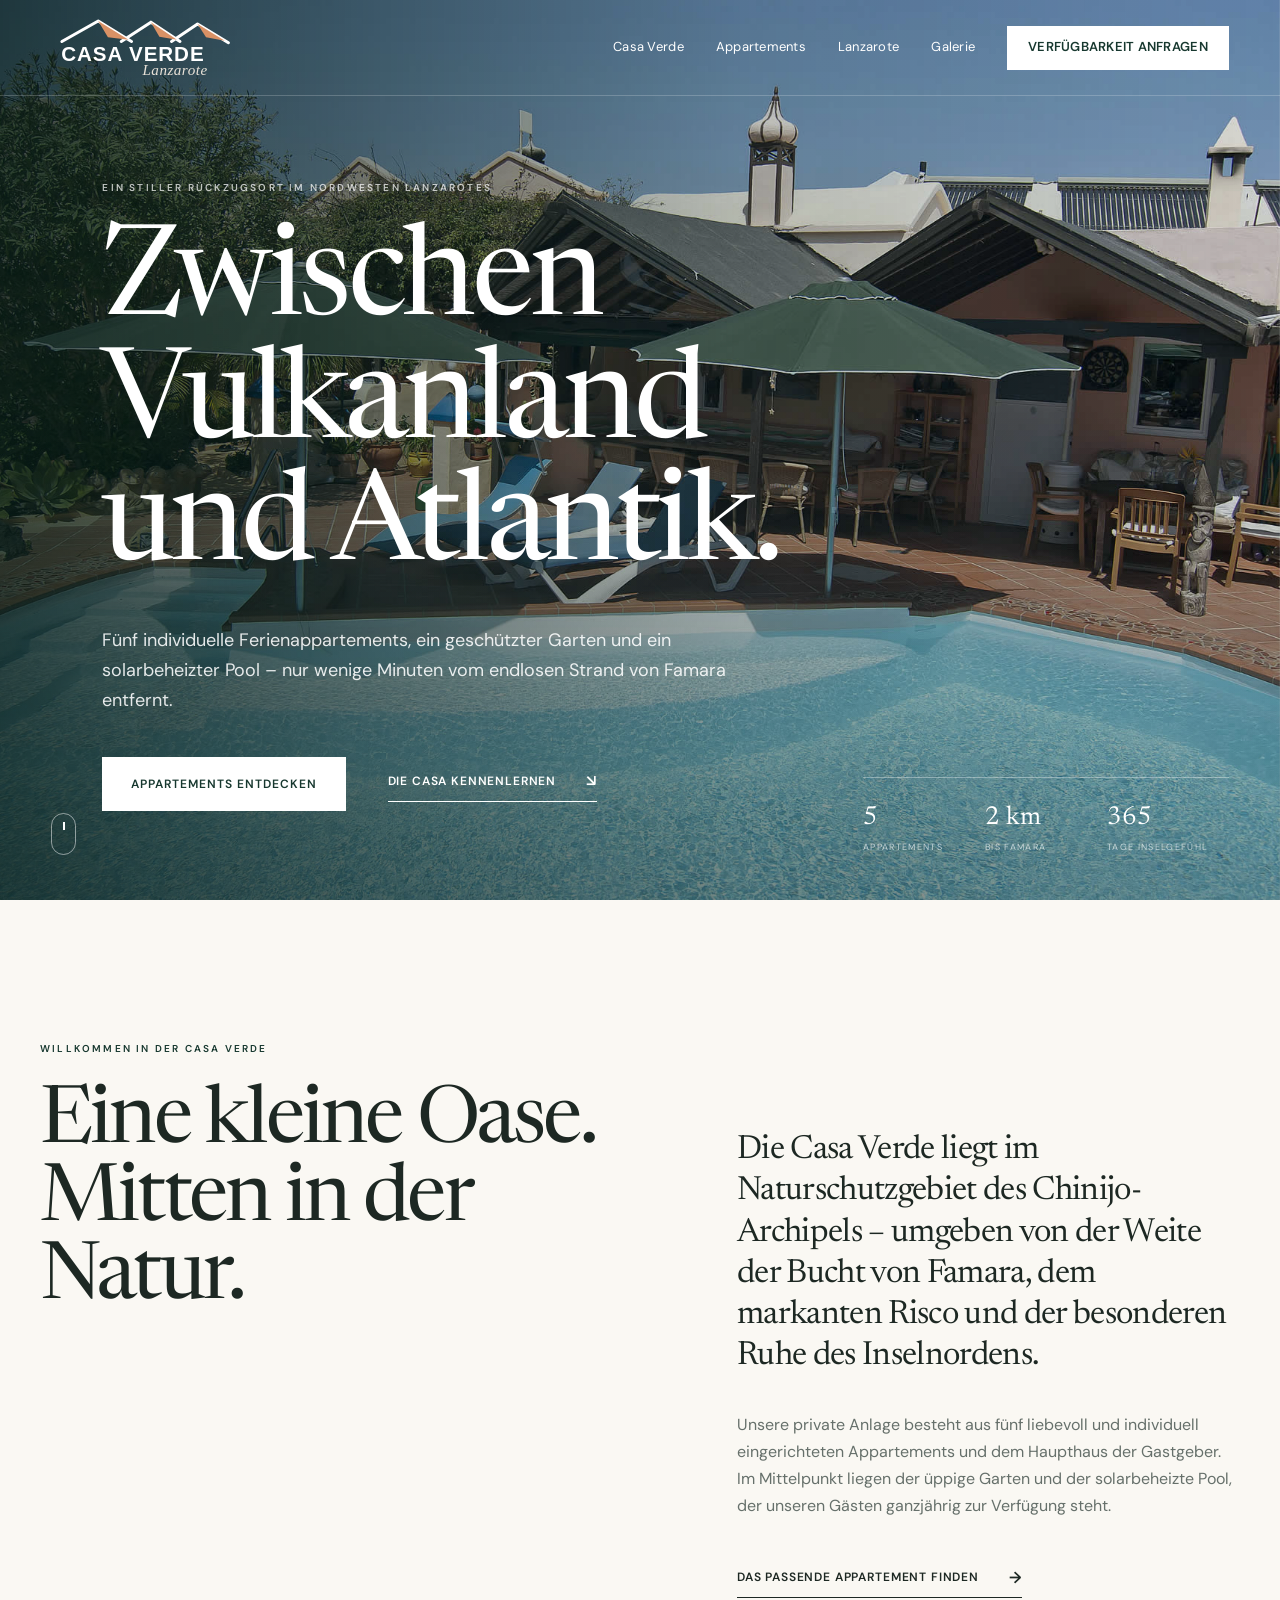
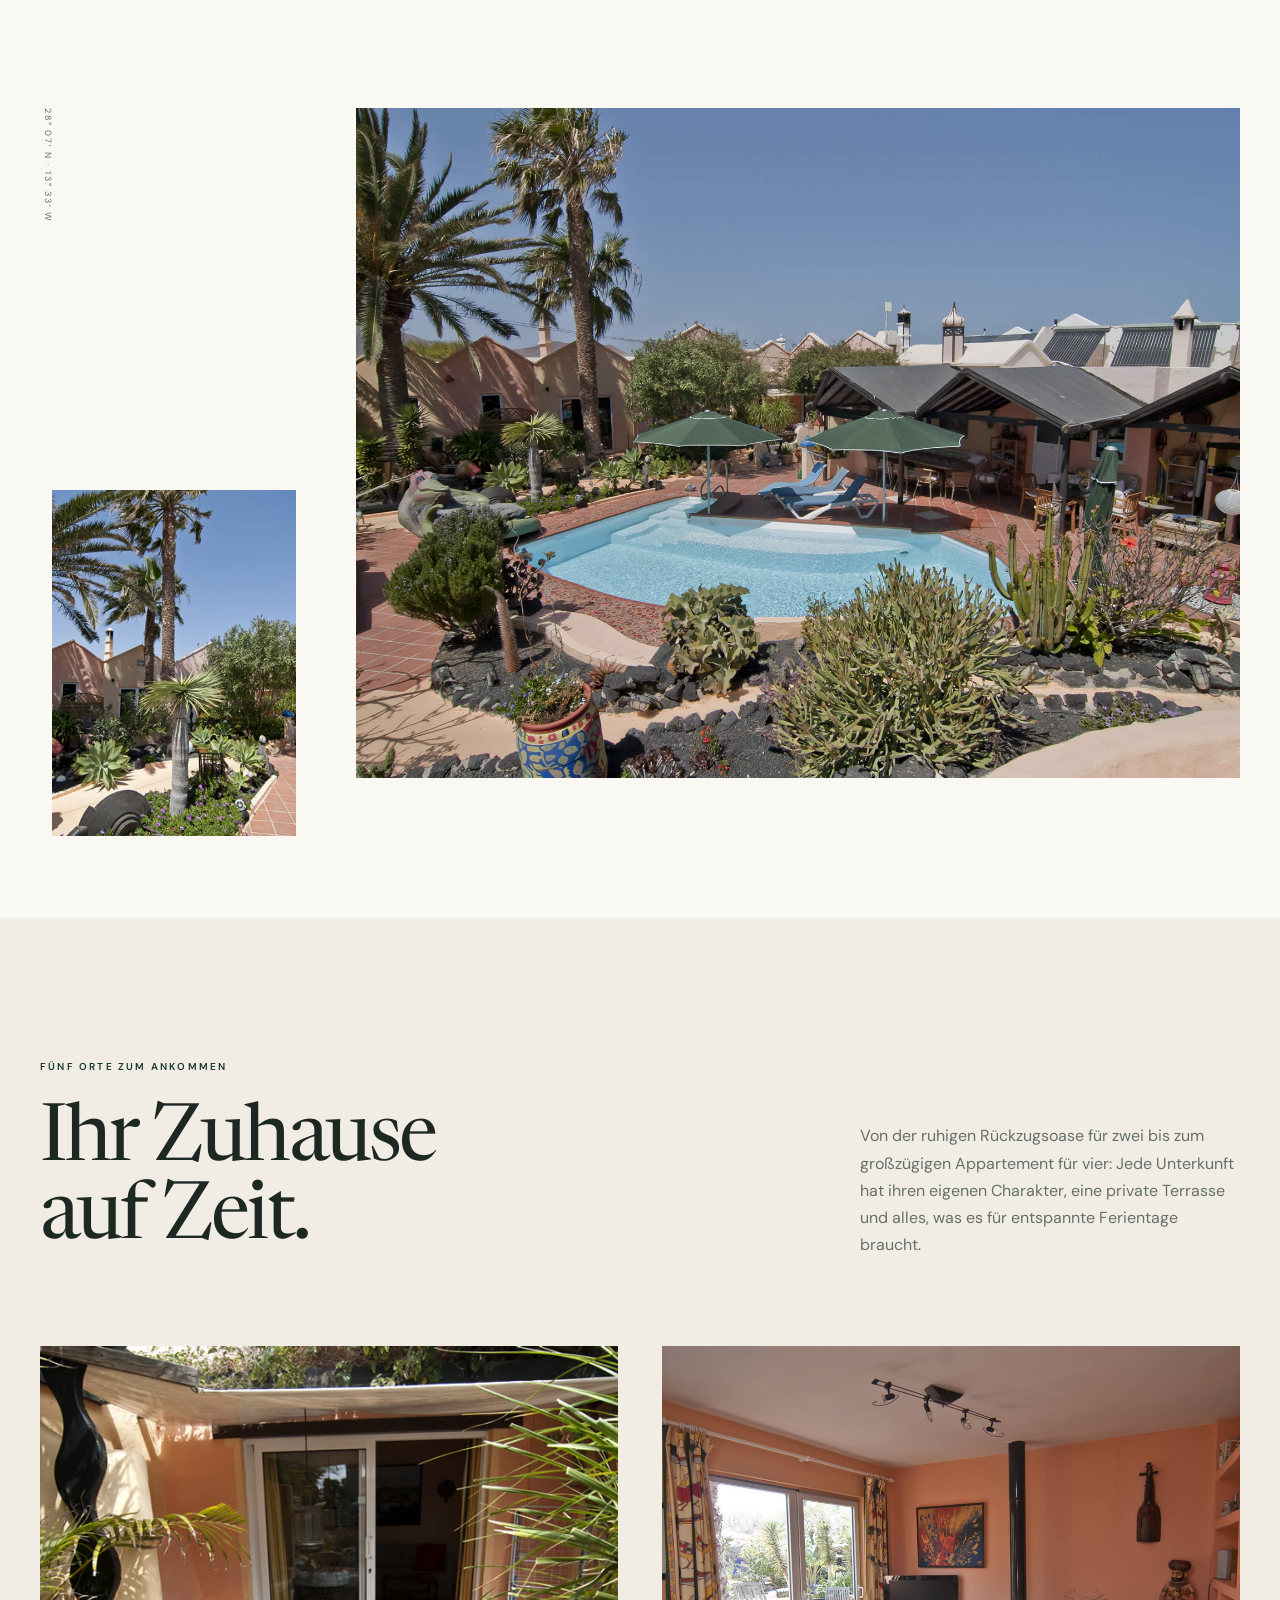
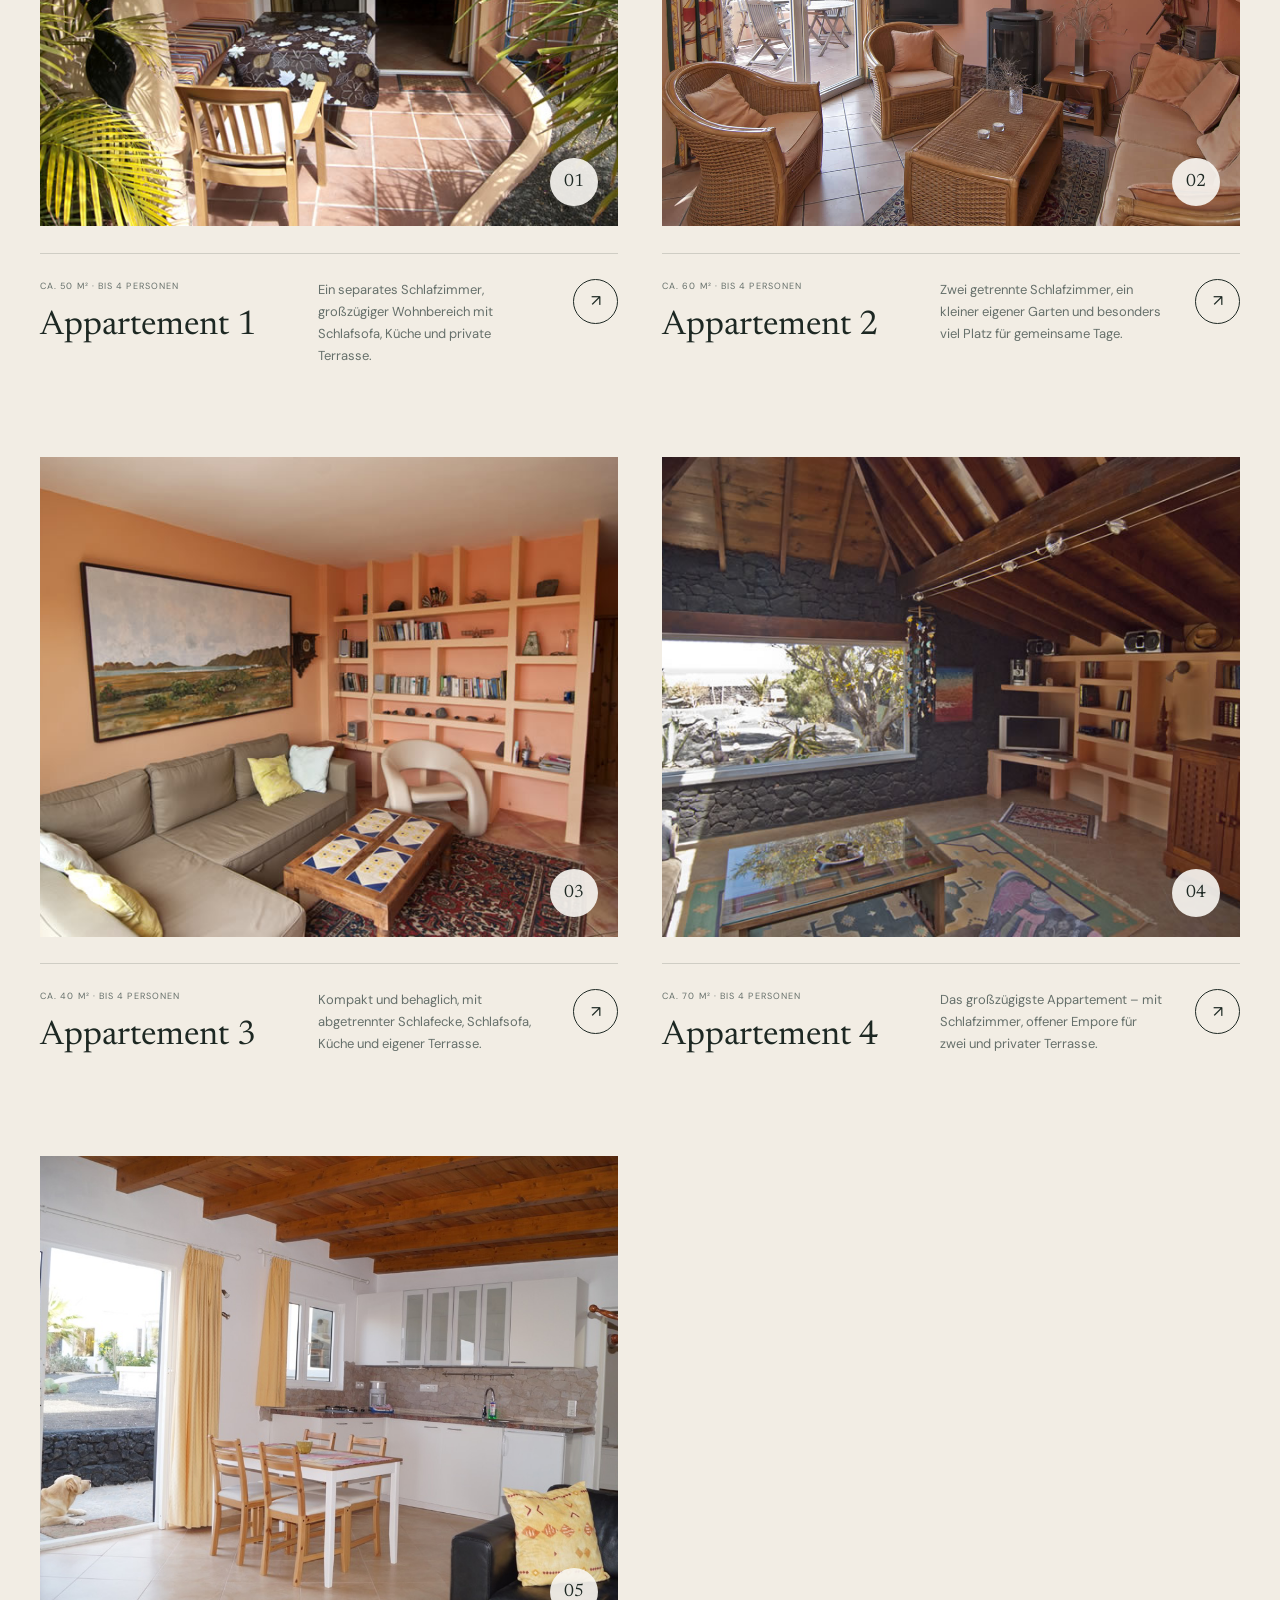
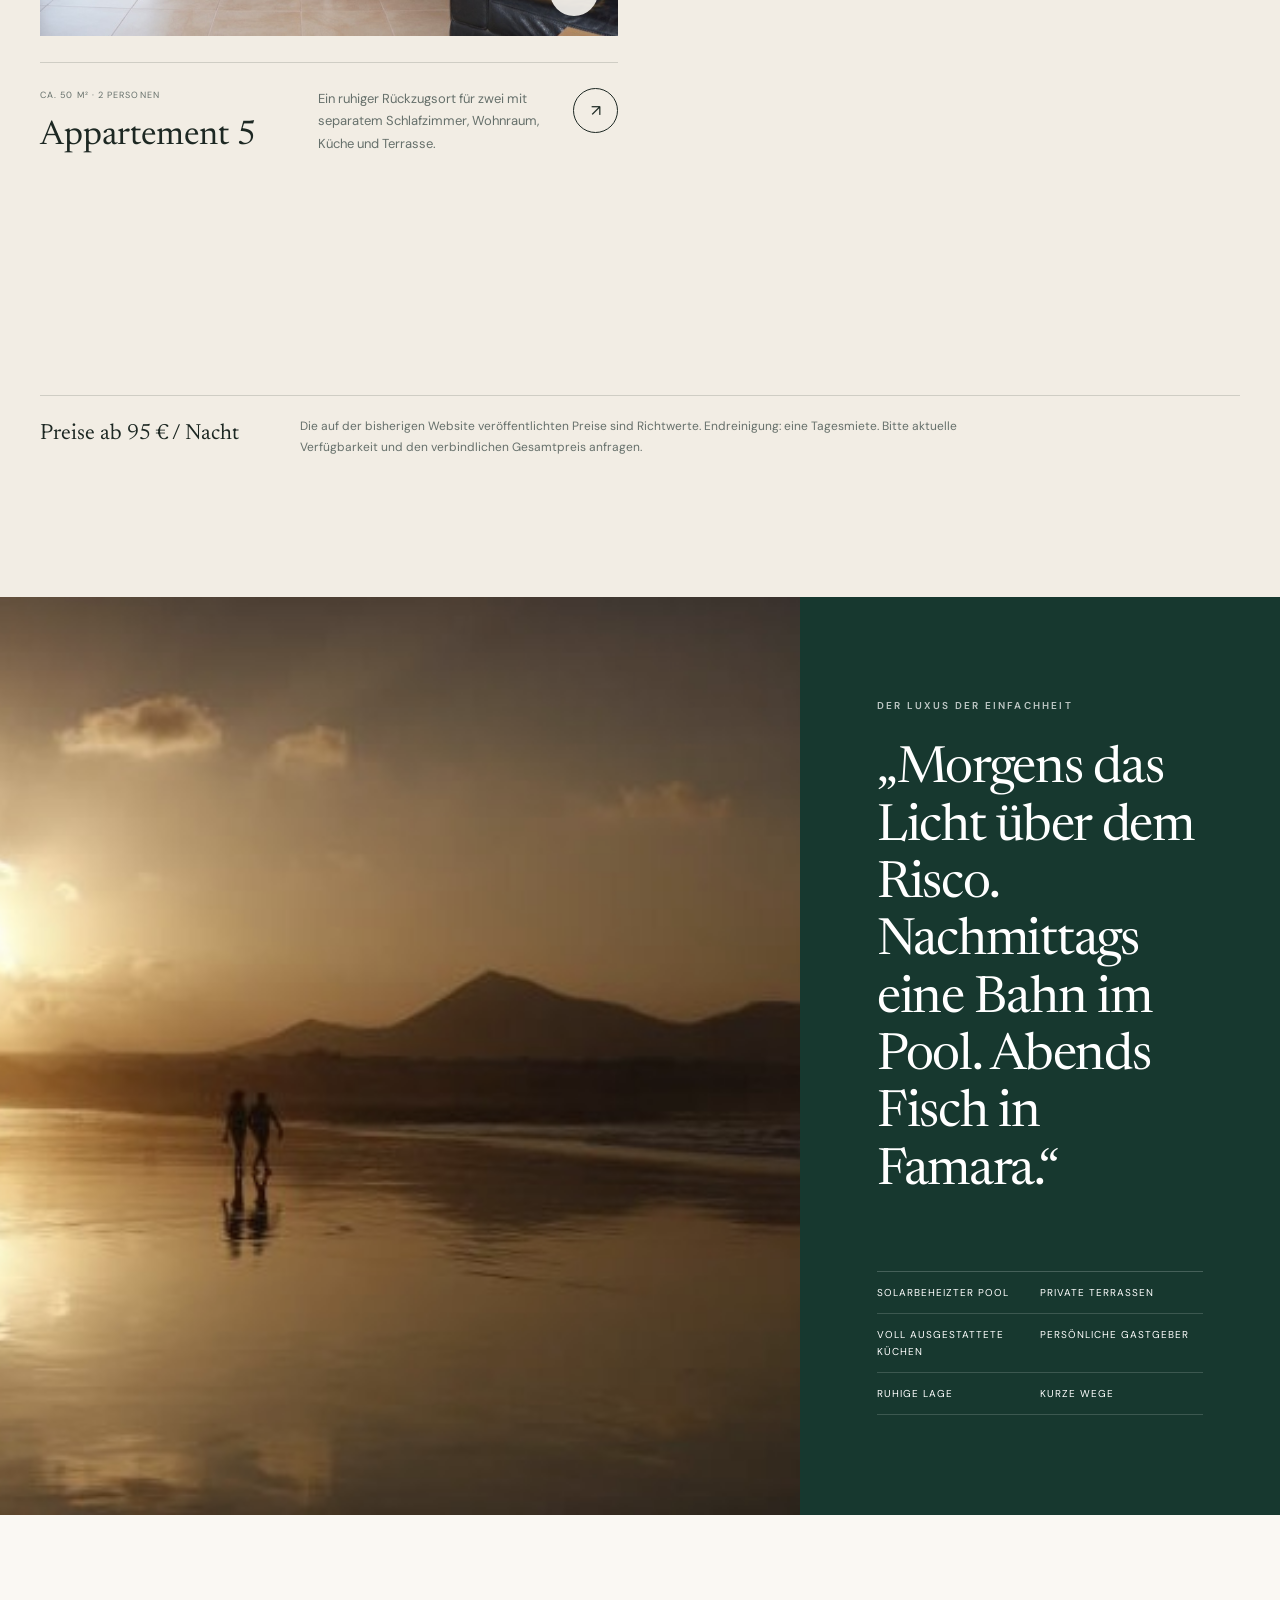
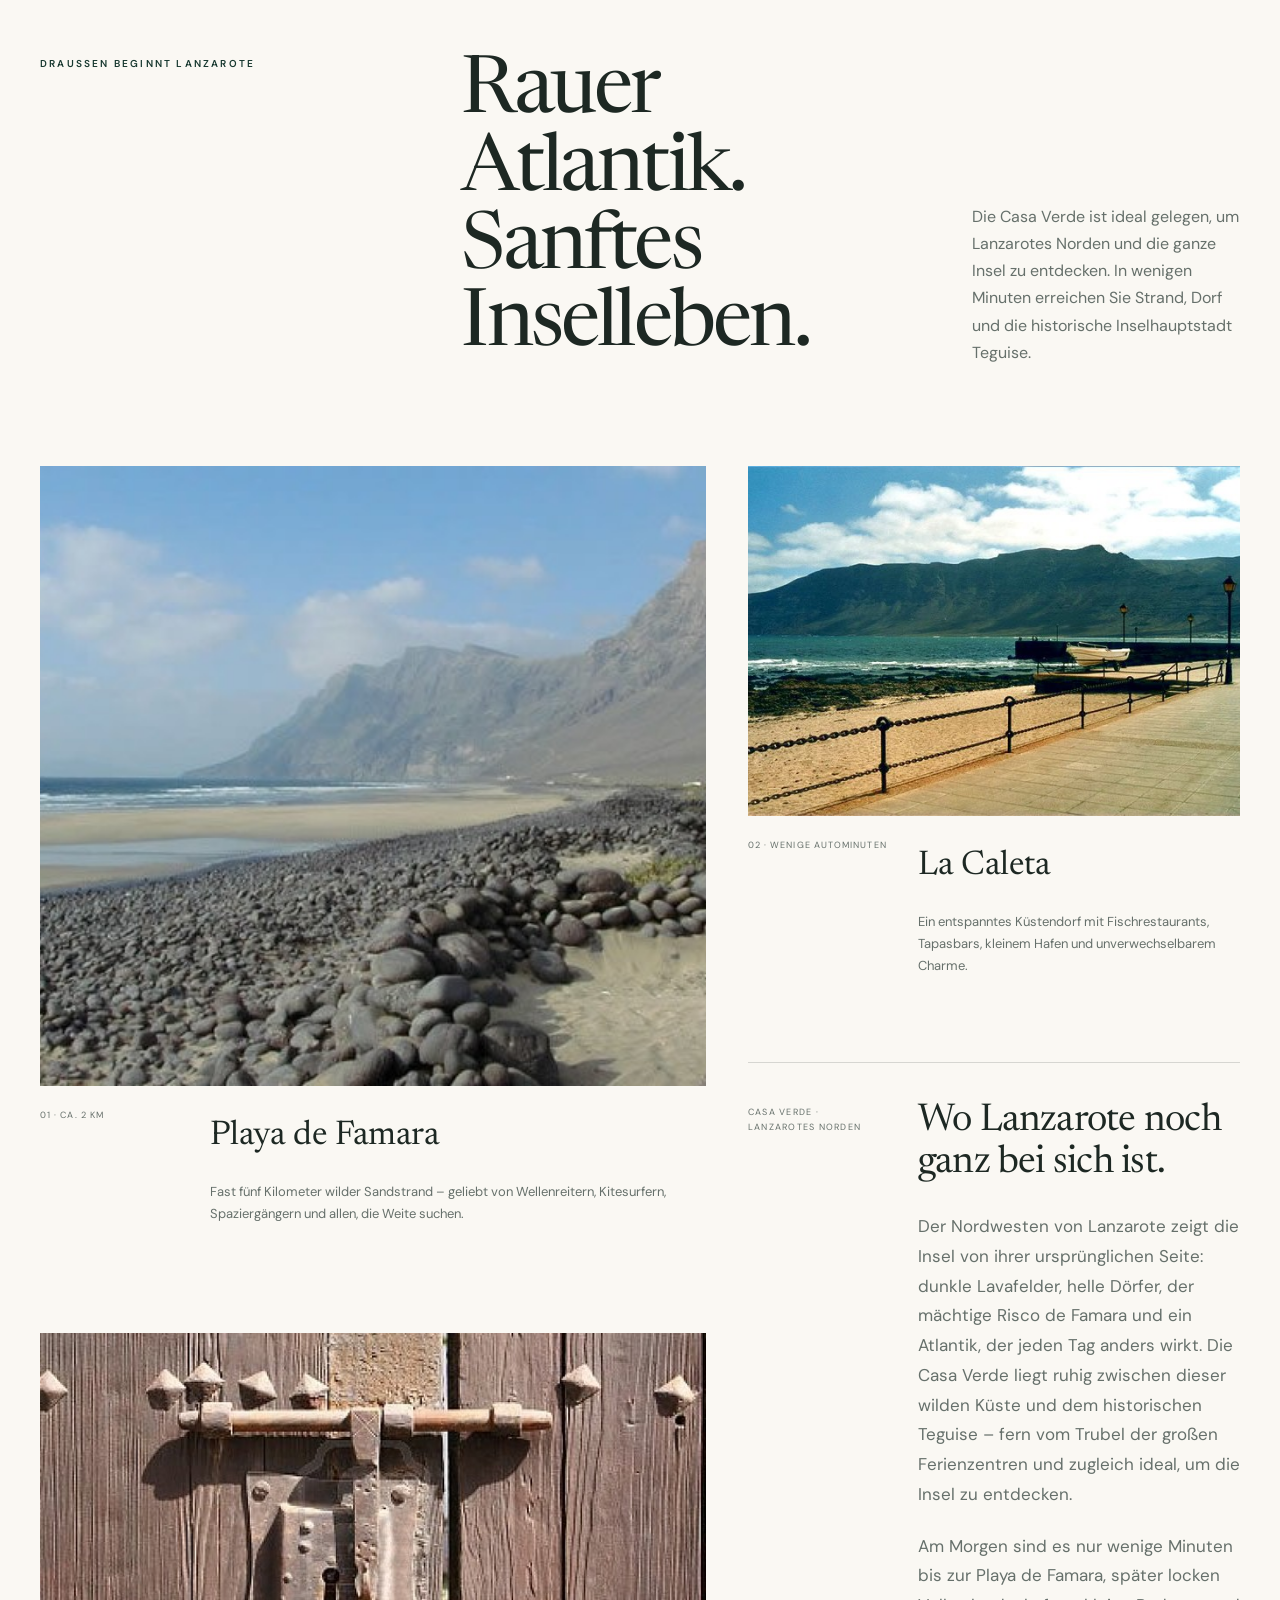
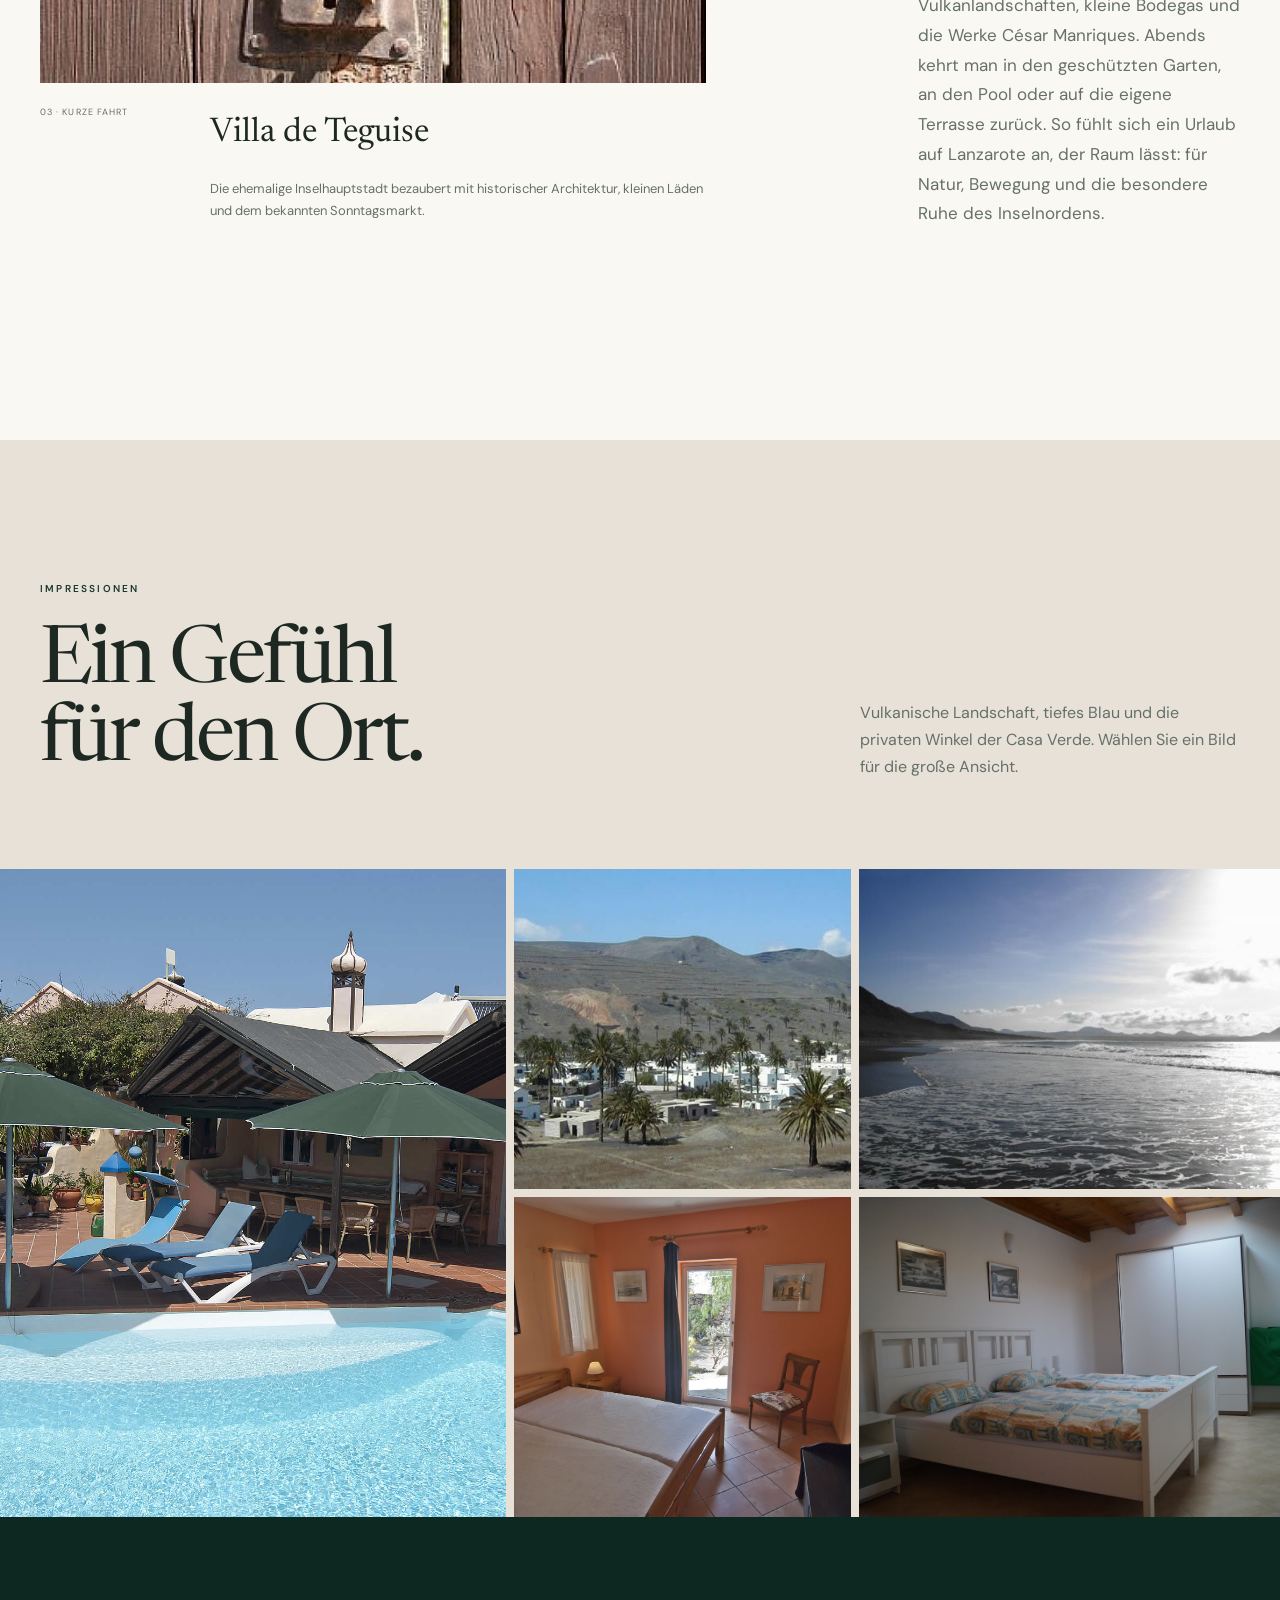
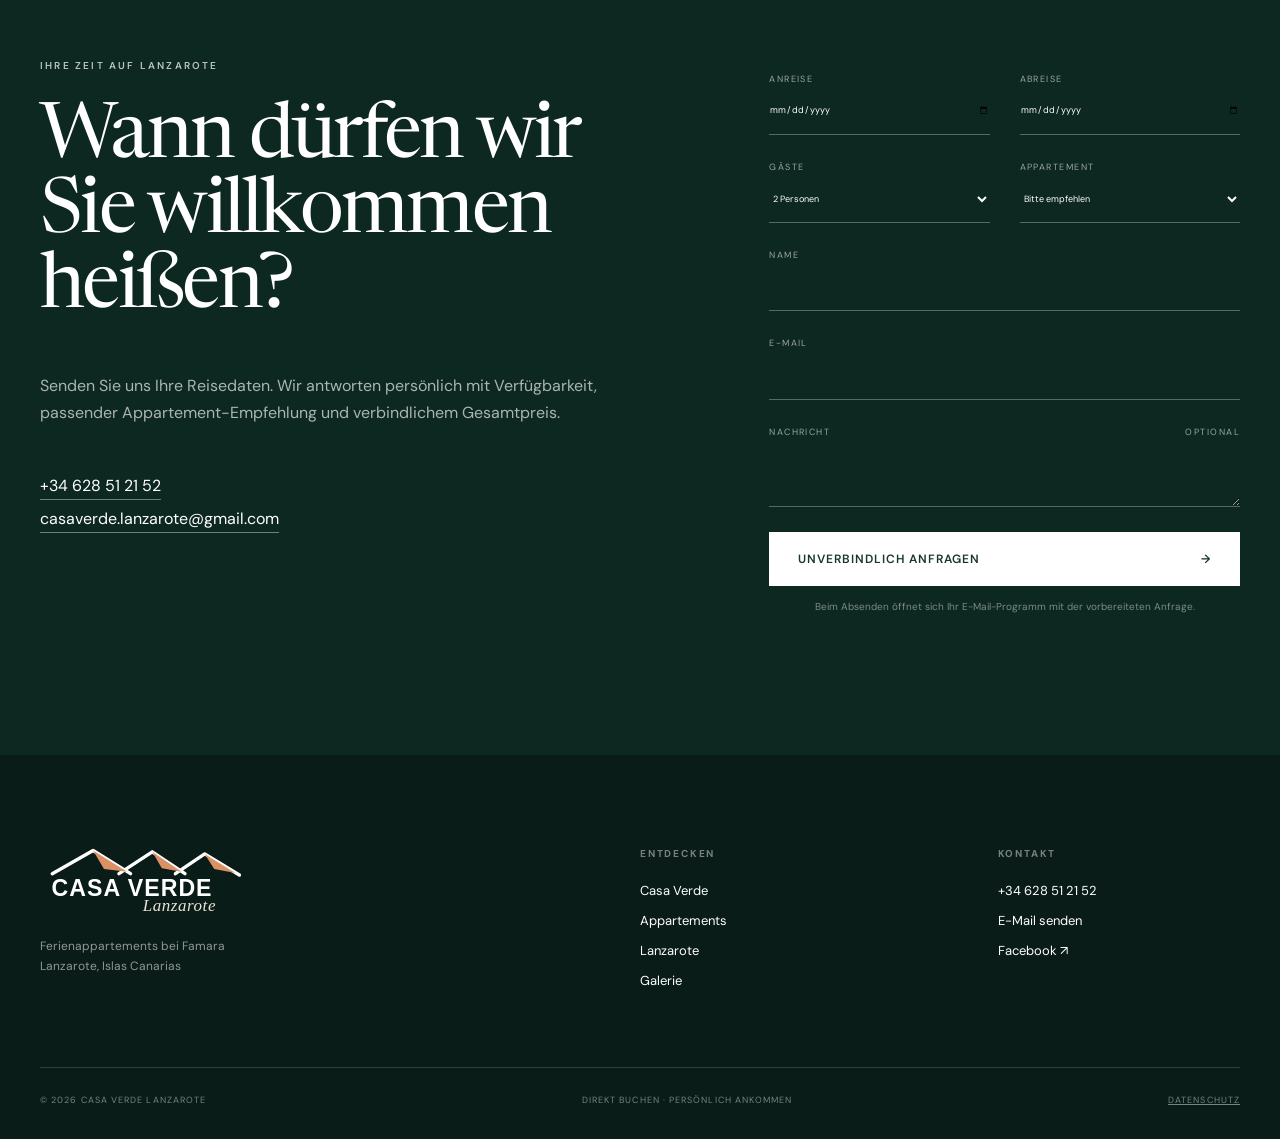
==== commit e866114d: "Clarify apartment pricing" ====
--- a/index.html
+++ b/index.html
@@ -111,7 +111,7 @@
 
   <footer class="site-footer"><div class="container footer-grid"><div class="footer-brand"><img src="assets/images/logo-casa-verde-light.svg" alt="Casa Verde Lanzarote"><p>Ferienappartements bei Famara<br>Lanzarote, Islas Canarias</p></div><div><h3>Entdecken</h3><a href="#casa">Casa Verde</a><a href="#apartments">Appartements</a><a href="#island">Lanzarote</a><a href="#gallery">Galerie</a></div><div><h3>Kontakt</h3><a href="tel:+34628512152">+34 628 51 21 52</a><a href="mailto:casaverde.lanzarote@gmail.com">E-Mail senden</a><a href="https://www.facebook.com/Casa.Verde.Lanzarote" target="_blank" rel="noopener">Facebook ↗</a></div></div><div class="container footer-bottom"><span>© <span data-year></span> Casa Verde Lanzarote</span><span>Direkt buchen · Persönlich ankommen</span><a href="datenschutz.html">Datenschutz</a></div></footer>
 
-  <dialog class="apartment-dialog" data-apartment-dialog><button class="dialog-close" data-dialog-close aria-label="Schließen">×</button><div class="dialog-gallery"><img data-dialog-image alt=""><button class="gallery-arrow prev" data-gallery-prev aria-label="Vorheriges Bild">←</button><button class="gallery-arrow next" data-gallery-next aria-label="Nächstes Bild">→</button><span data-gallery-count></span></div><div class="dialog-content"><p class="eyebrow" data-dialog-kicker></p><h2 data-dialog-title></h2><p data-dialog-description></p><ul data-dialog-features></ul><div class="dialog-rate"><strong data-dialog-rate></strong><span>zzgl. Endreinigung in Höhe einer Tagesmiete</span></div><a class="button" href="#booking" data-dialog-book>Verfügbarkeit anfragen</a></div></dialog>
+  <dialog class="apartment-dialog" data-apartment-dialog><button class="dialog-close" data-dialog-close aria-label="Schließen">×</button><div class="dialog-gallery"><img data-dialog-image alt=""><button class="gallery-arrow prev" data-gallery-prev aria-label="Vorheriges Bild">←</button><button class="gallery-arrow next" data-gallery-next aria-label="Nächstes Bild">→</button><span data-gallery-count></span></div><div class="dialog-content"><p class="eyebrow" data-dialog-kicker></p><h2 data-dialog-title></h2><p data-dialog-description></p><ul data-dialog-features></ul><div class="dialog-rate"><strong data-dialog-rate></strong><span class="dialog-extra-person">Jede weitere Person + 20,00 €</span><span>zzgl. Endreinigung in Höhe einer Tagesmiete</span></div><a class="button" href="#booking" data-dialog-book>Verfügbarkeit anfragen</a></div></dialog>
   <dialog class="lightbox" data-lightbox-dialog><button class="dialog-close" data-lightbox-close aria-label="Schließen">×</button><img alt="Vergrößerte Galerieansicht" data-lightbox-image></dialog>
 </body>
 </html>
--- a/assets/css/styles.css
+++ b/assets/css/styles.css
@@ -11,7 +11,7 @@
 .gallery{padding-bottom:0;background:#e8e1d7}.gallery-grid{display:grid;grid-template-columns:1.2fr .8fr 1fr;grid-template-rows:320px 320px;gap:8px}.gallery-grid button{padding:0;border:0;background:none;overflow:hidden;cursor:zoom-in}.gallery-grid button:first-child{grid-row:1/3}.gallery-grid button:nth-child(2){grid-column:2/3}.gallery-grid button:nth-child(3){grid-column:2/3}.gallery-grid button:nth-child(4){grid-column:3/4;grid-row:1/2}.gallery-grid button:nth-child(5){grid-column:3/4;grid-row:2/3}.gallery-grid img{height:100%;object-fit:cover;transition:transform .55s,filter .55s}.gallery-grid button:hover img{transform:scale(1.04);filter:brightness(.85)}
 .booking{background:var(--forest-deep);color:white}.booking-grid{display:grid;grid-template-columns:1fr .8fr;gap:11vw}.booking-copy h2{font-size:clamp(58px,6vw,90px);margin-bottom:45px}.booking-copy>p:not(.eyebrow){max-width:590px;color:rgba(255,255,255,.65)}.contact-links{display:flex;flex-direction:column;align-items:flex-start;gap:5px;margin-top:45px}.contact-links a{color:white;text-decoration:none;border-bottom:1px solid rgba(255,255,255,.4)}.booking-form{padding-top:15px}.booking-form label{display:block;margin-bottom:25px;font-size:9px;letter-spacing:.16em;text-transform:uppercase;color:rgba(255,255,255,.58)}.booking-form label span{float:right}.booking-form input,.booking-form select,.booking-form textarea{display:block;width:100%;min-height:48px;padding:10px 0;background:transparent;border:0;border-bottom:1px solid rgba(255,255,255,.3);border-radius:0;color:white;outline:none;text-transform:none;letter-spacing:0}.booking-form select option{color:#111}.booking-form textarea{resize:vertical}.booking-form input:focus,.booking-form select:focus,.booking-form textarea:focus{border-color:white}.form-row{display:grid;grid-template-columns:1fr 1fr;gap:30px}.form-note{margin:12px 0 0;text-align:center;font-size:10px;color:rgba(255,255,255,.46)}
 .site-footer{padding:90px 0 30px;background:#091c17;color:white}.footer-grid{display:grid;grid-template-columns:2fr 1fr 1fr;gap:9vw;padding-bottom:75px}.footer-brand{display:flex;gap:20px}.footer-brand strong{font-family:var(--serif);font-size:36px;font-weight:400}.footer-brand p{color:rgba(255,255,255,.55);font-size:12px}.footer-grid h3{font-size:10px;letter-spacing:.18em;text-transform:uppercase;color:rgba(255,255,255,.45)}.footer-grid>div:not(:first-child){display:flex;flex-direction:column;align-items:flex-start;gap:8px}.footer-grid a{color:white;text-decoration:none;font-size:13px}.footer-bottom{display:flex;justify-content:space-between;padding-top:25px;border-top:1px solid rgba(255,255,255,.15);font-size:9px;letter-spacing:.12em;text-transform:uppercase;color:rgba(255,255,255,.45)}.footer-bottom a{color:inherit}
-.apartment-dialog,.lightbox{width:min(1180px,94vw);max-width:none;padding:0;border:0;background:var(--paper);color:var(--ink);box-shadow:0 30px 100px rgba(0,0,0,.4)}dialog::backdrop{background:rgba(5,20,16,.82);backdrop-filter:blur(4px)}.apartment-dialog[open]{display:grid;grid-template-columns:1.18fr .82fr}.dialog-close{position:absolute;z-index:5;top:18px;right:18px;width:42px;height:42px;border:0;border-radius:50%;background:rgba(250,248,243,.9);font-size:28px;line-height:1;cursor:pointer}.dialog-gallery{position:relative;min-height:650px;background:#ddd}.dialog-gallery>img{position:absolute;inset:0;height:100%;object-fit:cover}.gallery-arrow{position:absolute;z-index:2;bottom:24px;width:44px;height:44px;border:0;border-radius:50%;background:rgba(250,248,243,.9);cursor:pointer}.gallery-arrow.prev{left:24px}.gallery-arrow.next{left:76px}.dialog-gallery>span{position:absolute;z-index:2;right:24px;bottom:30px;padding:5px 11px;background:rgba(9,28,23,.75);color:white;font-size:10px;letter-spacing:.12em}.dialog-content{padding:85px 55px;overflow:auto}.dialog-content h2{font-size:58px;margin-bottom:28px}.dialog-content>p:not(.eyebrow){color:var(--muted)}.dialog-content ul{display:grid;grid-template-columns:1fr 1fr;gap:8px 20px;padding:20px 0;margin:25px 0;border-top:1px solid var(--line);border-bottom:1px solid var(--line);list-style:none;font-size:11px;text-transform:uppercase;letter-spacing:.07em}.dialog-content li:before{content:"✓";margin-right:8px;color:var(--sage)}.dialog-rate{display:flex;flex-direction:column;margin-bottom:30px}.dialog-rate strong{font-family:var(--serif);font-size:28px;font-weight:400}.dialog-rate span{font-size:10px;color:var(--muted)}.lightbox{width:min(1500px,96vw);height:min(920px,92vh);background:#0a1713}.lightbox[open]{display:grid;place-items:center}.lightbox img{width:100%;height:100%;object-fit:contain}.reveal{opacity:0;transform:translateY(35px);transition:opacity .8s,transform .8s}.reveal.is-visible{opacity:1;transform:none}.legal-page{background:var(--paper)}.legal-page .site-header{position:relative}.legal{max-width:850px;padding:100px 0}.legal h1{font-family:var(--serif);font-size:80px;font-weight:400}.legal-content{margin-top:70px}.legal-content h2{font-family:var(--serif);font-size:32px;margin-top:45px}
+.apartment-dialog,.lightbox{width:min(1180px,94vw);max-width:none;padding:0;border:0;background:var(--paper);color:var(--ink);box-shadow:0 30px 100px rgba(0,0,0,.4)}dialog::backdrop{background:rgba(5,20,16,.82);backdrop-filter:blur(4px)}.apartment-dialog[open]{display:grid;grid-template-columns:1.18fr .82fr}.dialog-close{position:absolute;z-index:5;top:18px;right:18px;width:42px;height:42px;border:0;border-radius:50%;background:rgba(250,248,243,.9);font-size:28px;line-height:1;cursor:pointer}.dialog-gallery{position:relative;min-height:650px;background:#ddd}.dialog-gallery>img{position:absolute;inset:0;height:100%;object-fit:cover}.gallery-arrow{position:absolute;z-index:2;bottom:24px;width:44px;height:44px;border:0;border-radius:50%;background:rgba(250,248,243,.9);cursor:pointer}.gallery-arrow.prev{left:24px}.gallery-arrow.next{left:76px}.dialog-gallery>span{position:absolute;z-index:2;right:24px;bottom:30px;padding:5px 11px;background:rgba(9,28,23,.75);color:white;font-size:10px;letter-spacing:.12em}.dialog-content{padding:85px 55px;overflow:auto}.dialog-content h2{font-size:58px;margin-bottom:28px}.dialog-content>p:not(.eyebrow){color:var(--muted)}.dialog-content ul{display:grid;grid-template-columns:1fr 1fr;gap:8px 20px;padding:20px 0;margin:25px 0;border-top:1px solid var(--line);border-bottom:1px solid var(--line);list-style:none;font-size:11px;text-transform:uppercase;letter-spacing:.07em}.dialog-content li:before{content:"✓";margin-right:8px;color:var(--sage)}.dialog-rate{display:flex;flex-direction:column;margin-bottom:30px}.dialog-rate strong{font-family:var(--serif);font-size:28px;font-weight:400}.dialog-rate span{font-size:10px;color:var(--muted)}.dialog-rate .dialog-extra-person{margin-top:7px;color:var(--ink);font-size:11px;font-weight:600}.lightbox{width:min(1500px,96vw);height:min(920px,92vh);background:#0a1713}.lightbox[open]{display:grid;place-items:center}.lightbox img{width:100%;height:100%;object-fit:contain}.reveal{opacity:0;transform:translateY(35px);transition:opacity .8s,transform .8s}.reveal.is-visible{opacity:1;transform:none}.legal-page{background:var(--paper)}.legal-page .site-header{position:relative}.legal{max-width:850px;padding:100px 0}.legal h1{font-family:var(--serif);font-size:80px;font-weight:400}.legal-content{margin-top:70px}.legal-content h2{font-family:var(--serif);font-size:32px;margin-top:45px}
 @media(max-width:1000px){:root{--container:min(100% - 40px,900px)}.section{padding:100px 0}.site-header{height:76px;padding:0 20px}.nav-toggle{display:flex;flex-direction:column;gap:7px;padding:12px;z-index:3}.nav-toggle span{width:25px;height:1px;background:currentColor;transition:.25s}.nav-toggle[aria-expanded=true] span:first-child{transform:translateY(4px) rotate(45deg)}.nav-toggle[aria-expanded=true] span:last-child{transform:translateY(-4px) rotate(-45deg)}.site-nav{position:fixed;inset:0;display:flex;flex-direction:column;align-items:flex-start;justify-content:center;gap:26px;padding:15vw;background:var(--forest-deep);color:white;transform:translateX(100%);transition:.35s}.site-nav.is-open{transform:none}.site-nav>a{font-family:var(--serif);font-size:40px}.site-nav .button{font-family:var(--sans);font-size:11px;margin-top:20px}.hero-content{width:82vw}.hero-facts{display:none}.intro-grid,.section-head,.booking-grid{grid-template-columns:1fr}.intro-copy{padding-top:40px}.section-head{gap:40px}.section-head>p{max-width:560px}.image-composition{grid-template-columns:.7fr 1.3fr}.image-main{grid-column:2/3}.experience{grid-template-columns:1fr}.experience-image{height:65vw}.experience-panel{padding:90px 8vw}.island-intro{grid-template-columns:1fr 1fr}.island-intro>p:last-child{grid-column:2}.place-grid{grid-template-columns:1fr 1fr}.place-card:nth-child(3){margin-top:0}.place-large img{height:460px}.island-copy{margin-left:0}.gallery-grid{grid-template-rows:250px 250px}.apartment-dialog[open]{grid-template-columns:1fr}.dialog-gallery{min-height:54vh}.dialog-content{padding:50px}.footer-grid{grid-template-columns:1.5fr 1fr 1fr}}
 @media(max-width:700px){:root{--container:calc(100% - 32px)}.section{padding:80px 0}.hero-content{width:auto;margin:0 20px;padding-top:60px}.hero h1{font-size:64px}.hero-copy{font-size:15px}.hero-actions{align-items:flex-start;flex-direction:column;gap:24px;margin-top:30px}.scroll-cue{display:none}h2{font-size:50px}.lead{font-size:26px}.intro-grid{gap:0}.image-composition{display:block;margin-top:65px}.image-main{height:500px;margin-left:18%}.image-inset{width:46%;height:250px;bottom:-40px}.vertical-note{display:none}.apartment-list{display:block}.apartment-card,.apartment-card:nth-child(even){transform:none;margin-bottom:70px}.apartment-card:last-child{grid-column:auto}.card-image{height:390px}.card-content{grid-template-columns:1fr auto;gap:18px}.card-content>p{grid-column:1/3}.round-button{grid-column:2;grid-row:1}.rate-note{grid-template-columns:1fr;margin-top:30px}.experience-image{height:75vw}.experience-panel{padding:70px 24px}.experience blockquote{font-size:40px;margin-bottom:50px}.amenities{grid-template-columns:1fr}.island-intro{display:block;margin-bottom:65px}.island-intro h2{margin-bottom:35px}.place-grid{display:block}.place-card img,.place-large img{height:380px}.place-card>div{grid-template-columns:1fr}.place-card span{grid-row:auto}.gallery .section-head{padding-inline:16px}.gallery-grid{display:grid;grid-template-columns:1fr 1fr;grid-template-rows:340px 220px 220px}.gallery-grid button:first-child{grid-column:1/3;grid-row:1}.gallery-grid button:nth-child(n+2){grid-column:auto;grid-row:auto}.gallery-grid button:nth-child(5){display:none}.booking-grid{gap:60px}.form-row{grid-template-columns:1fr;gap:0}.footer-grid{grid-template-columns:1fr 1fr}.footer-brand{grid-column:1/3}.footer-bottom{gap:20px;flex-wrap:wrap}.apartment-dialog{width:100vw;height:100dvh;max-height:none}.dialog-gallery{min-height:42vh}.dialog-content{padding:42px 24px}.dialog-content h2{font-size:46px}.dialog-content ul{grid-template-columns:1fr}.lightbox{width:100vw;height:100dvh;max-height:none}.legal{padding:70px 16px}.legal h1{font-size:54px}}
 @media(max-width:1000px){.island-copy{grid-template-columns:110px 1fr;gap:24px;margin-top:58px;padding-top:30px}.island-copy-content p{font-size:16px}}
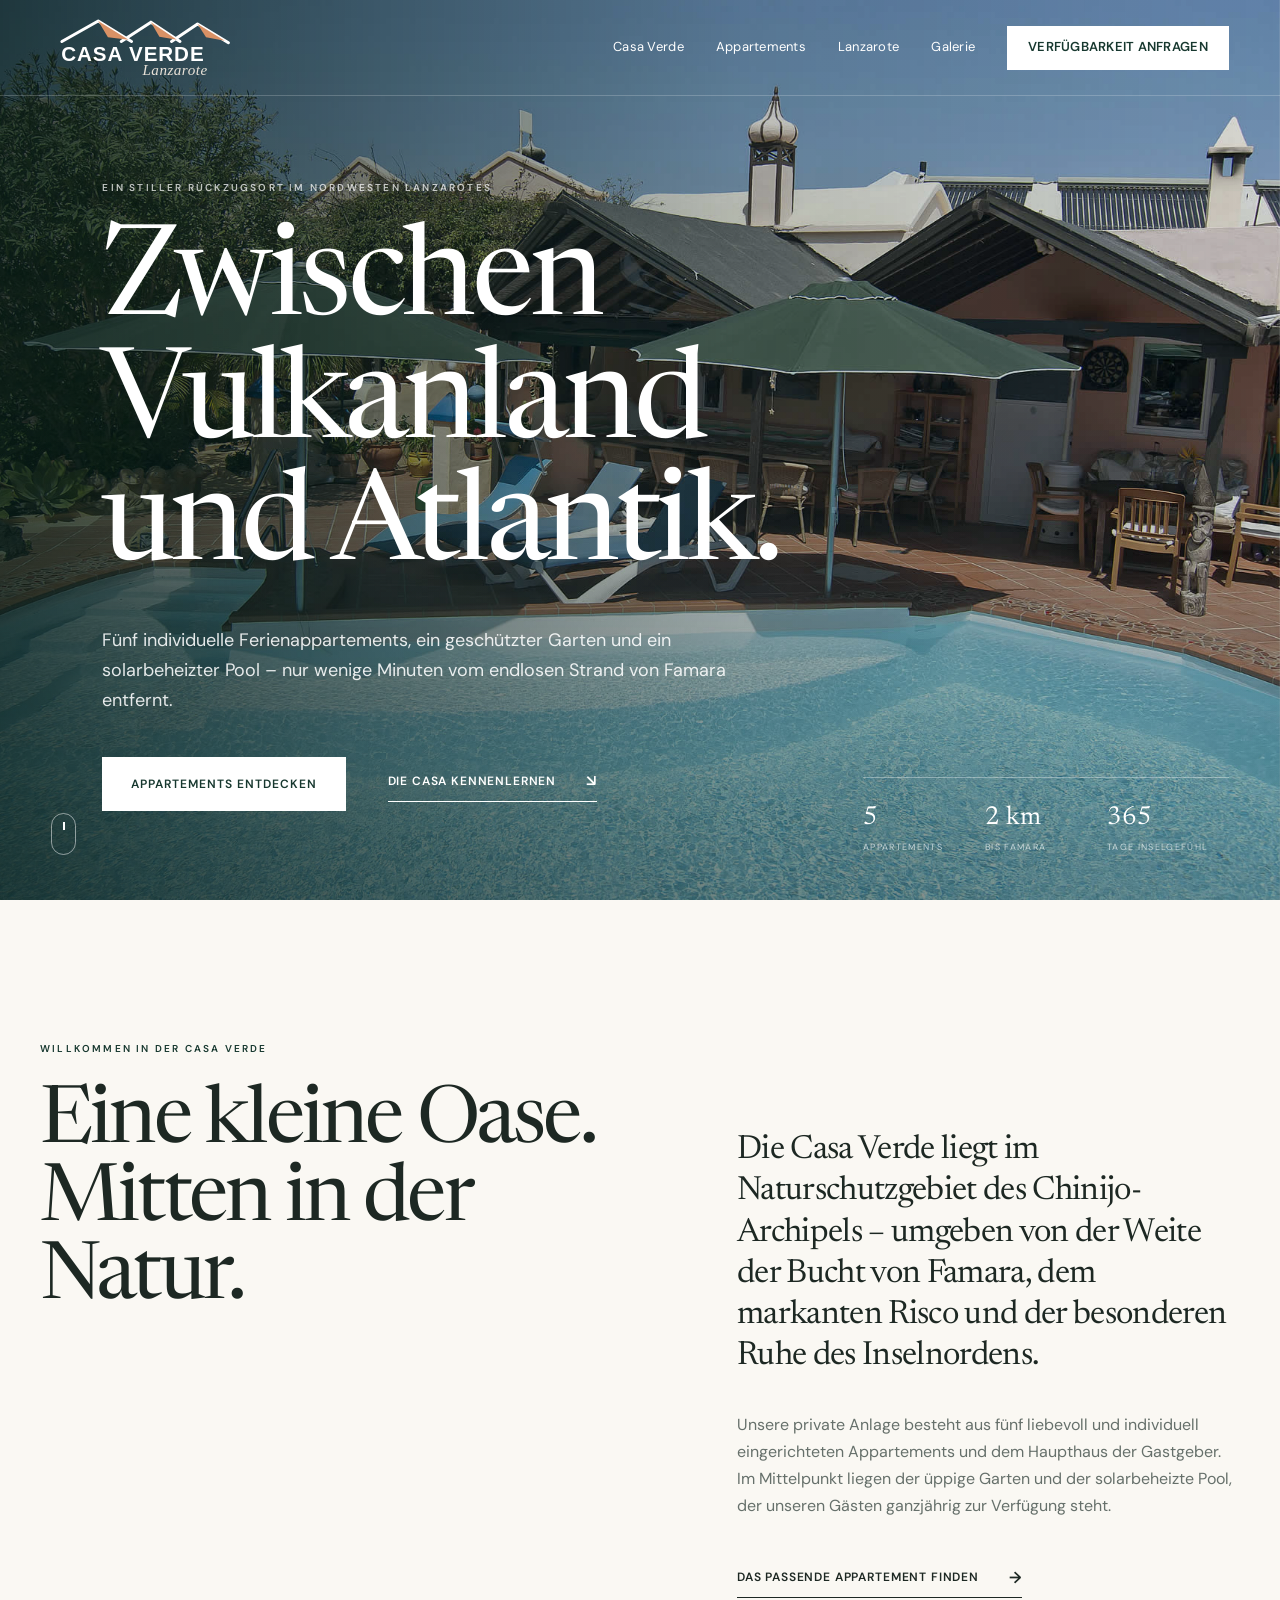
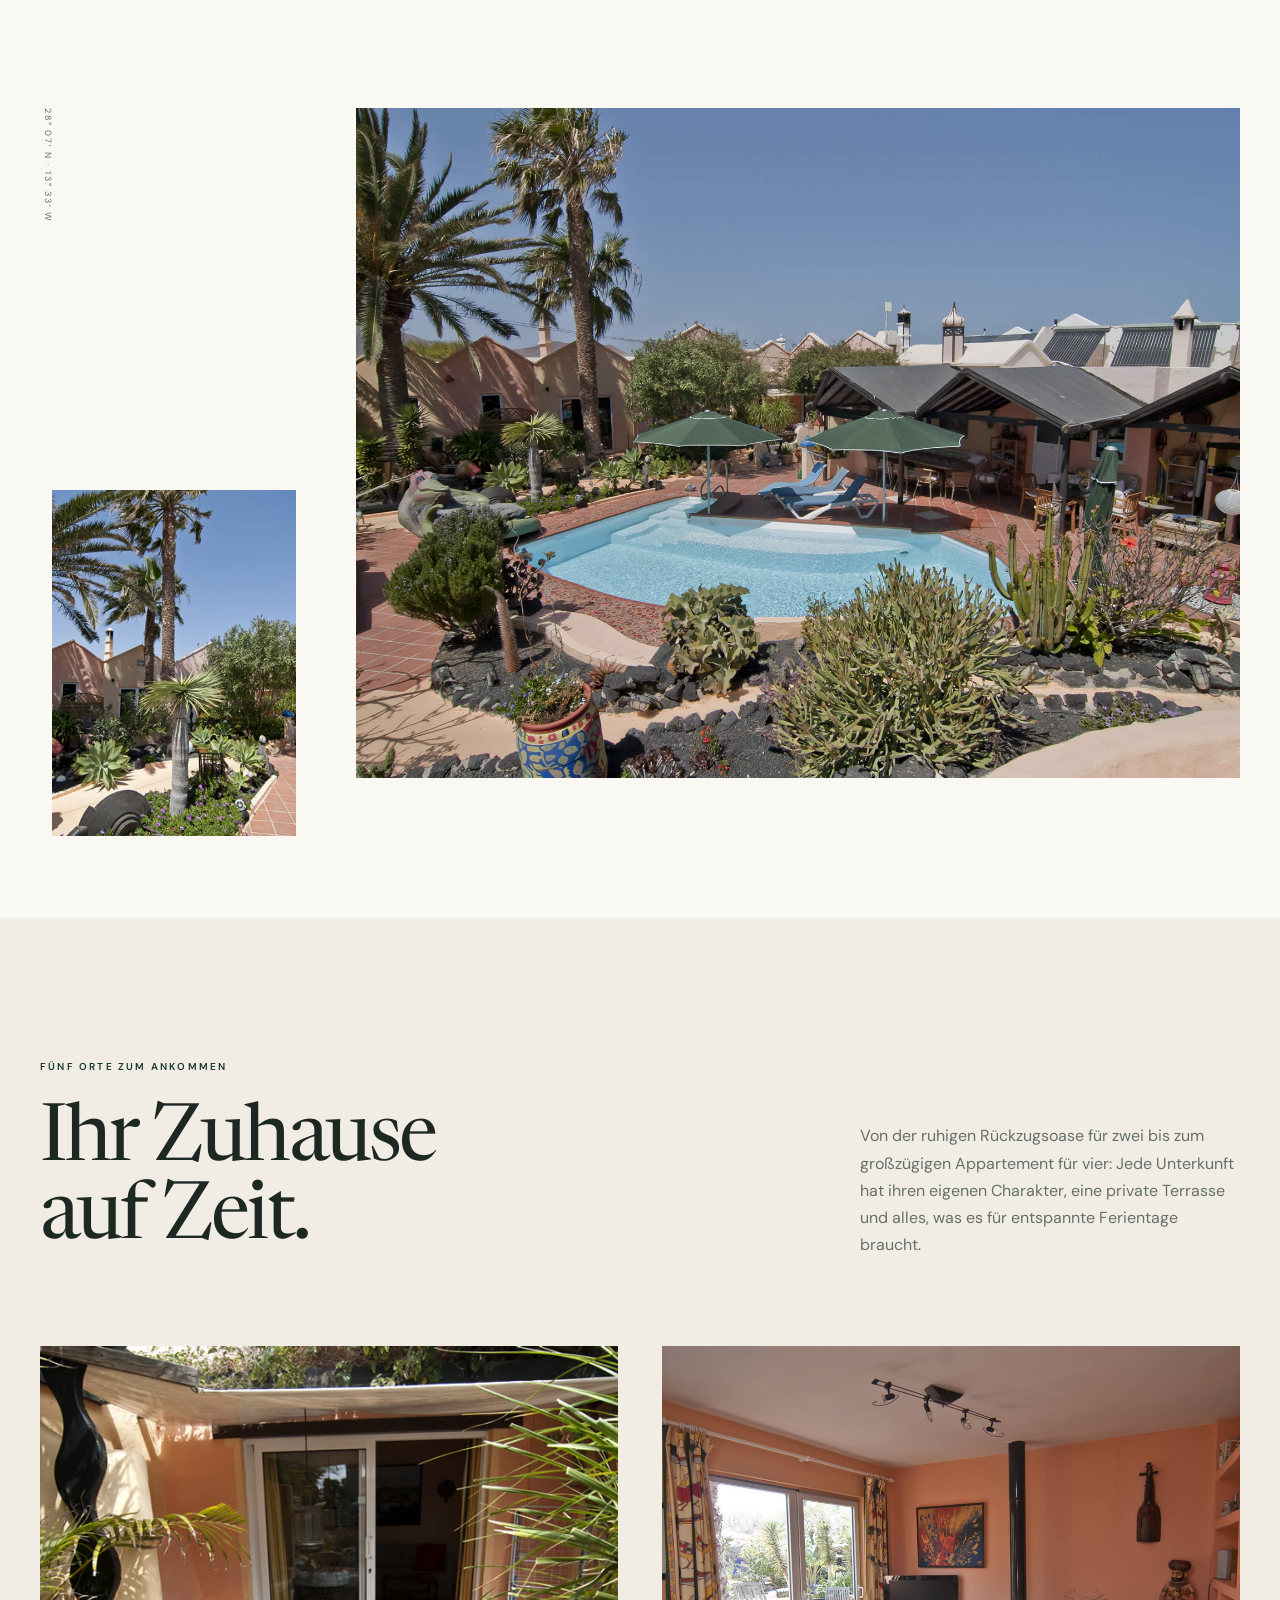
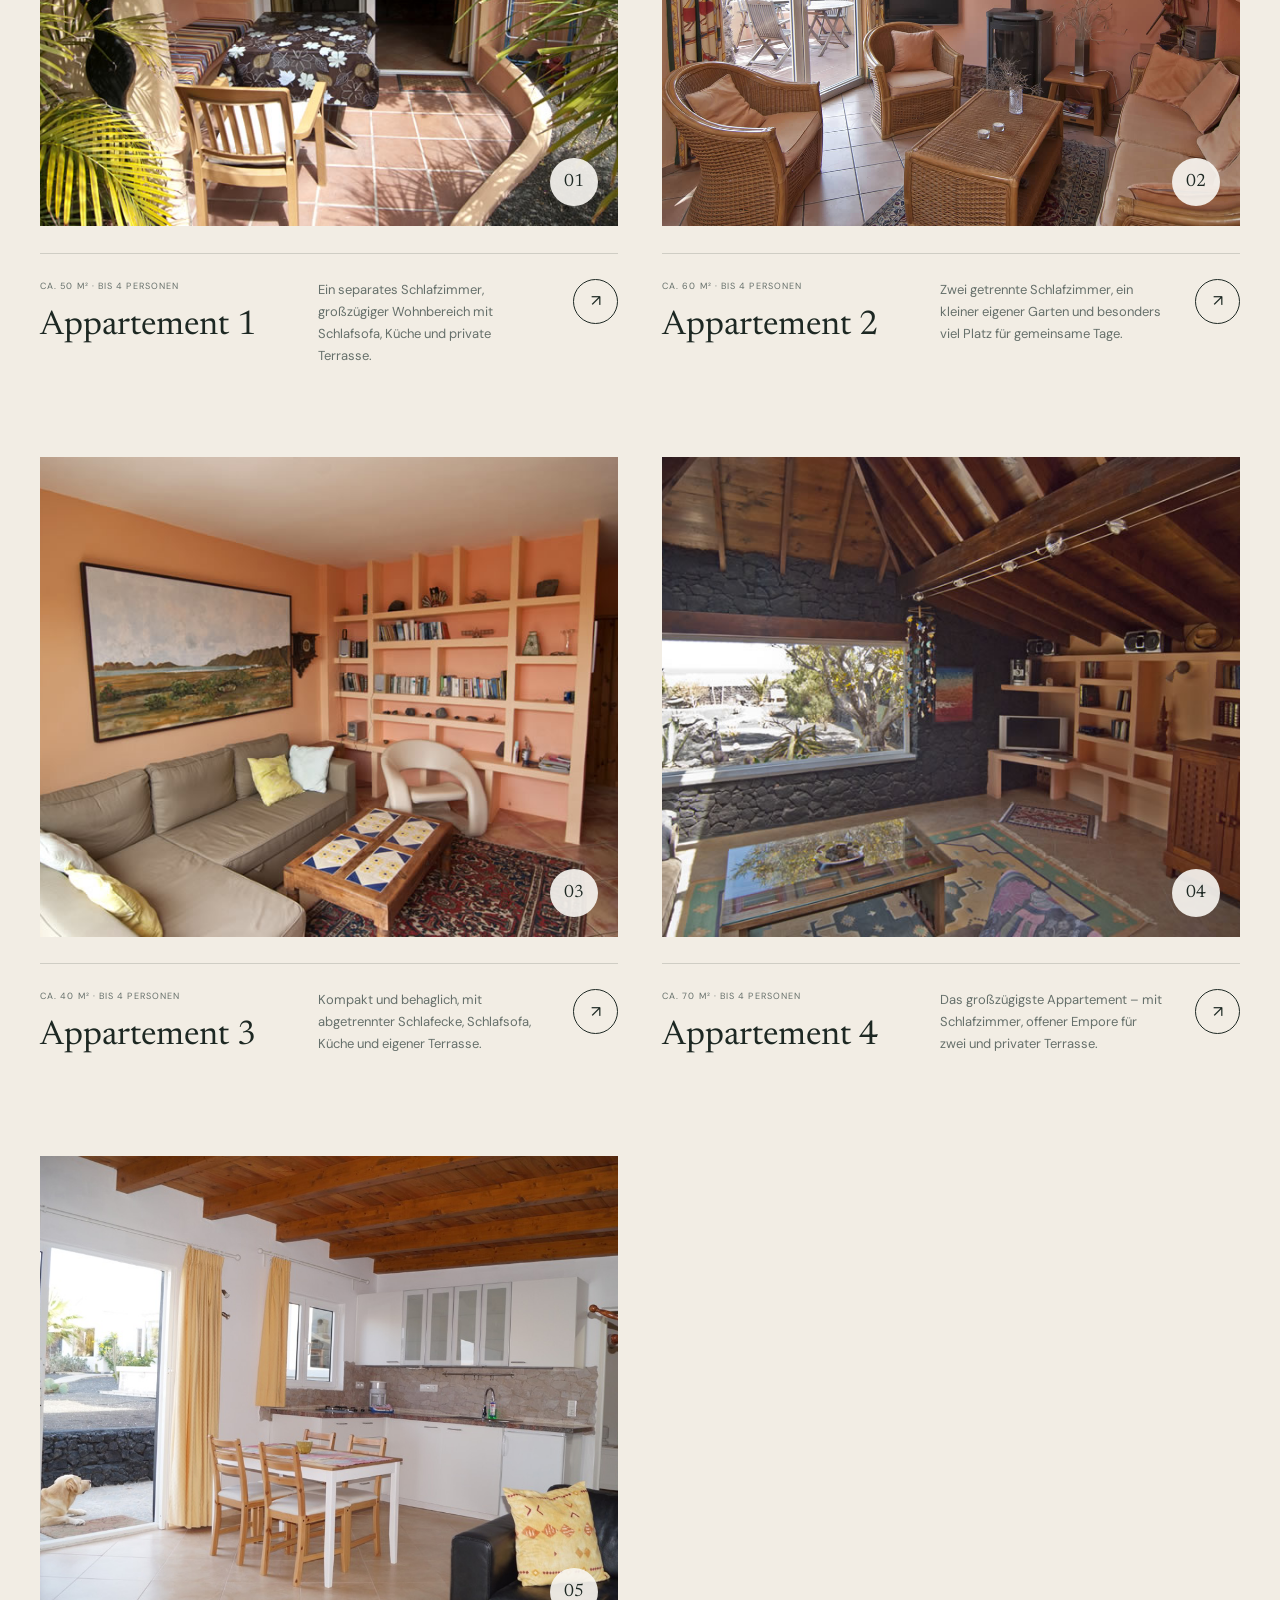
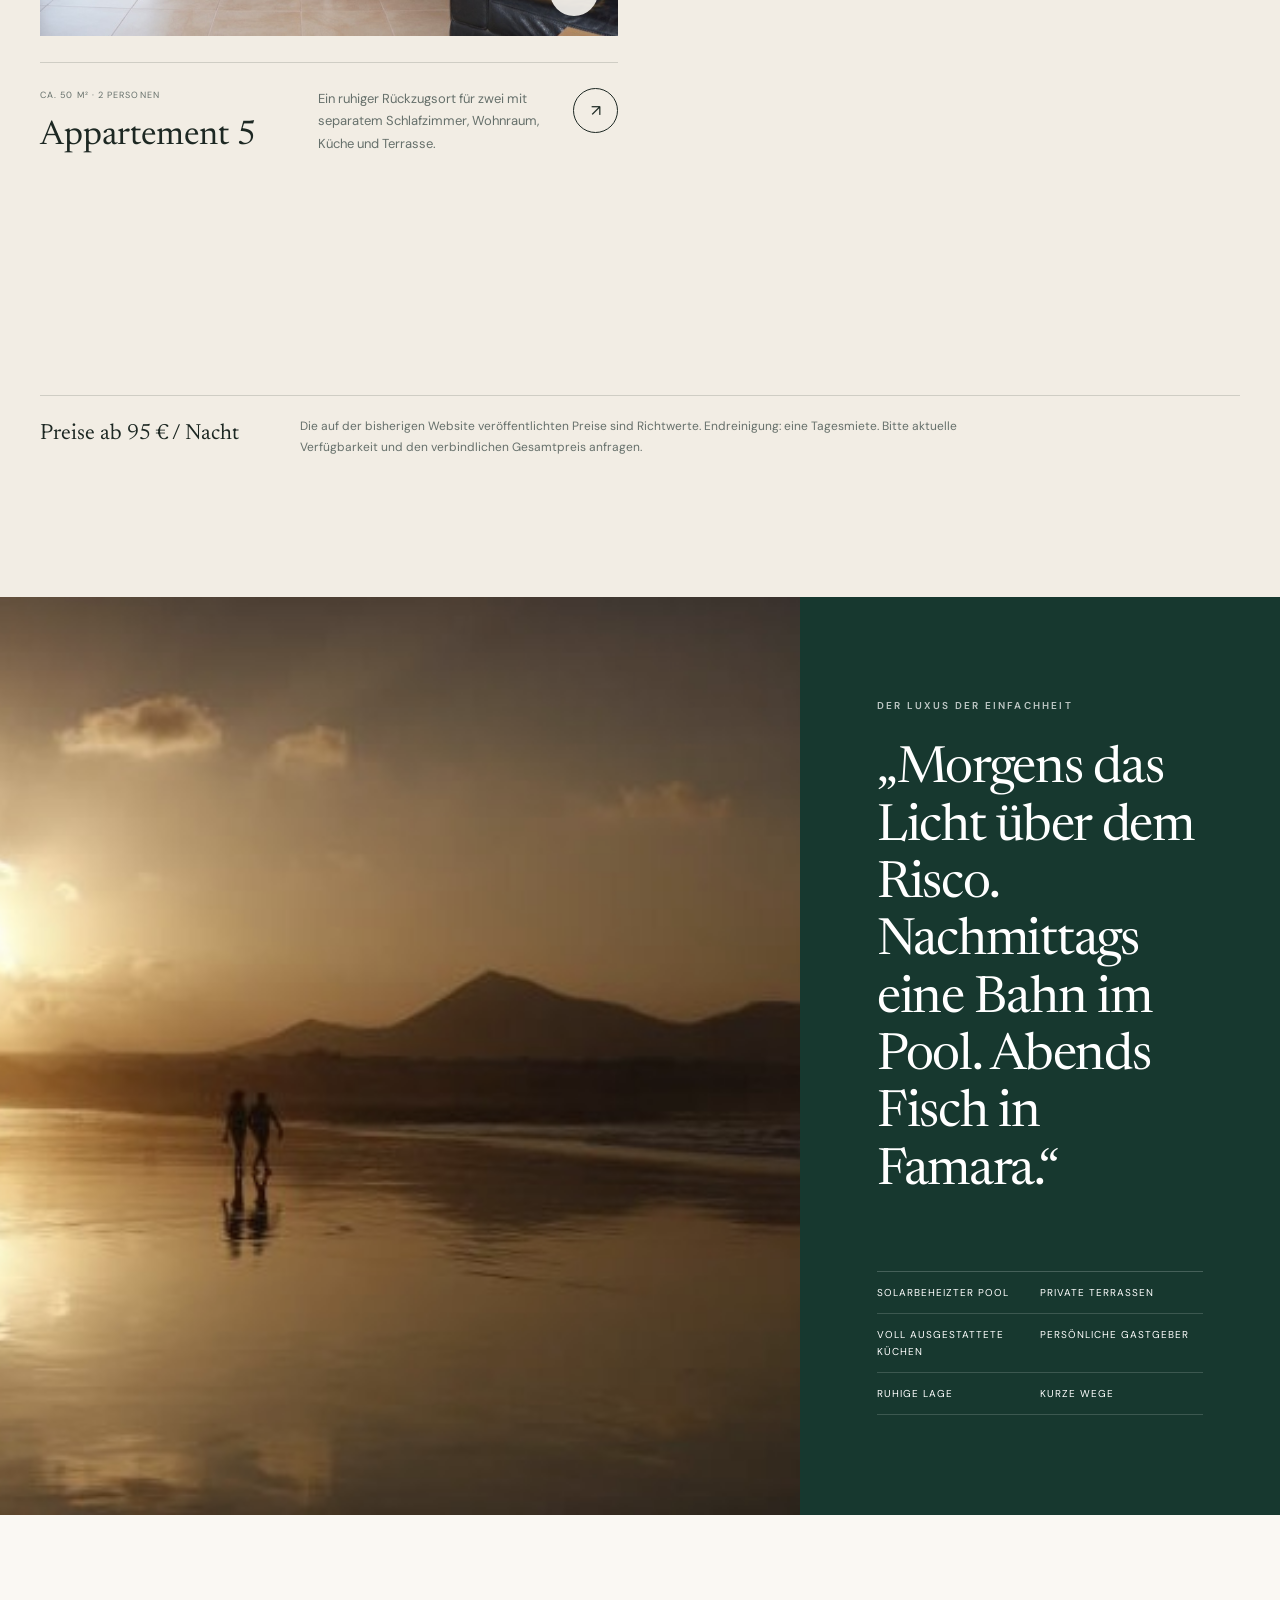
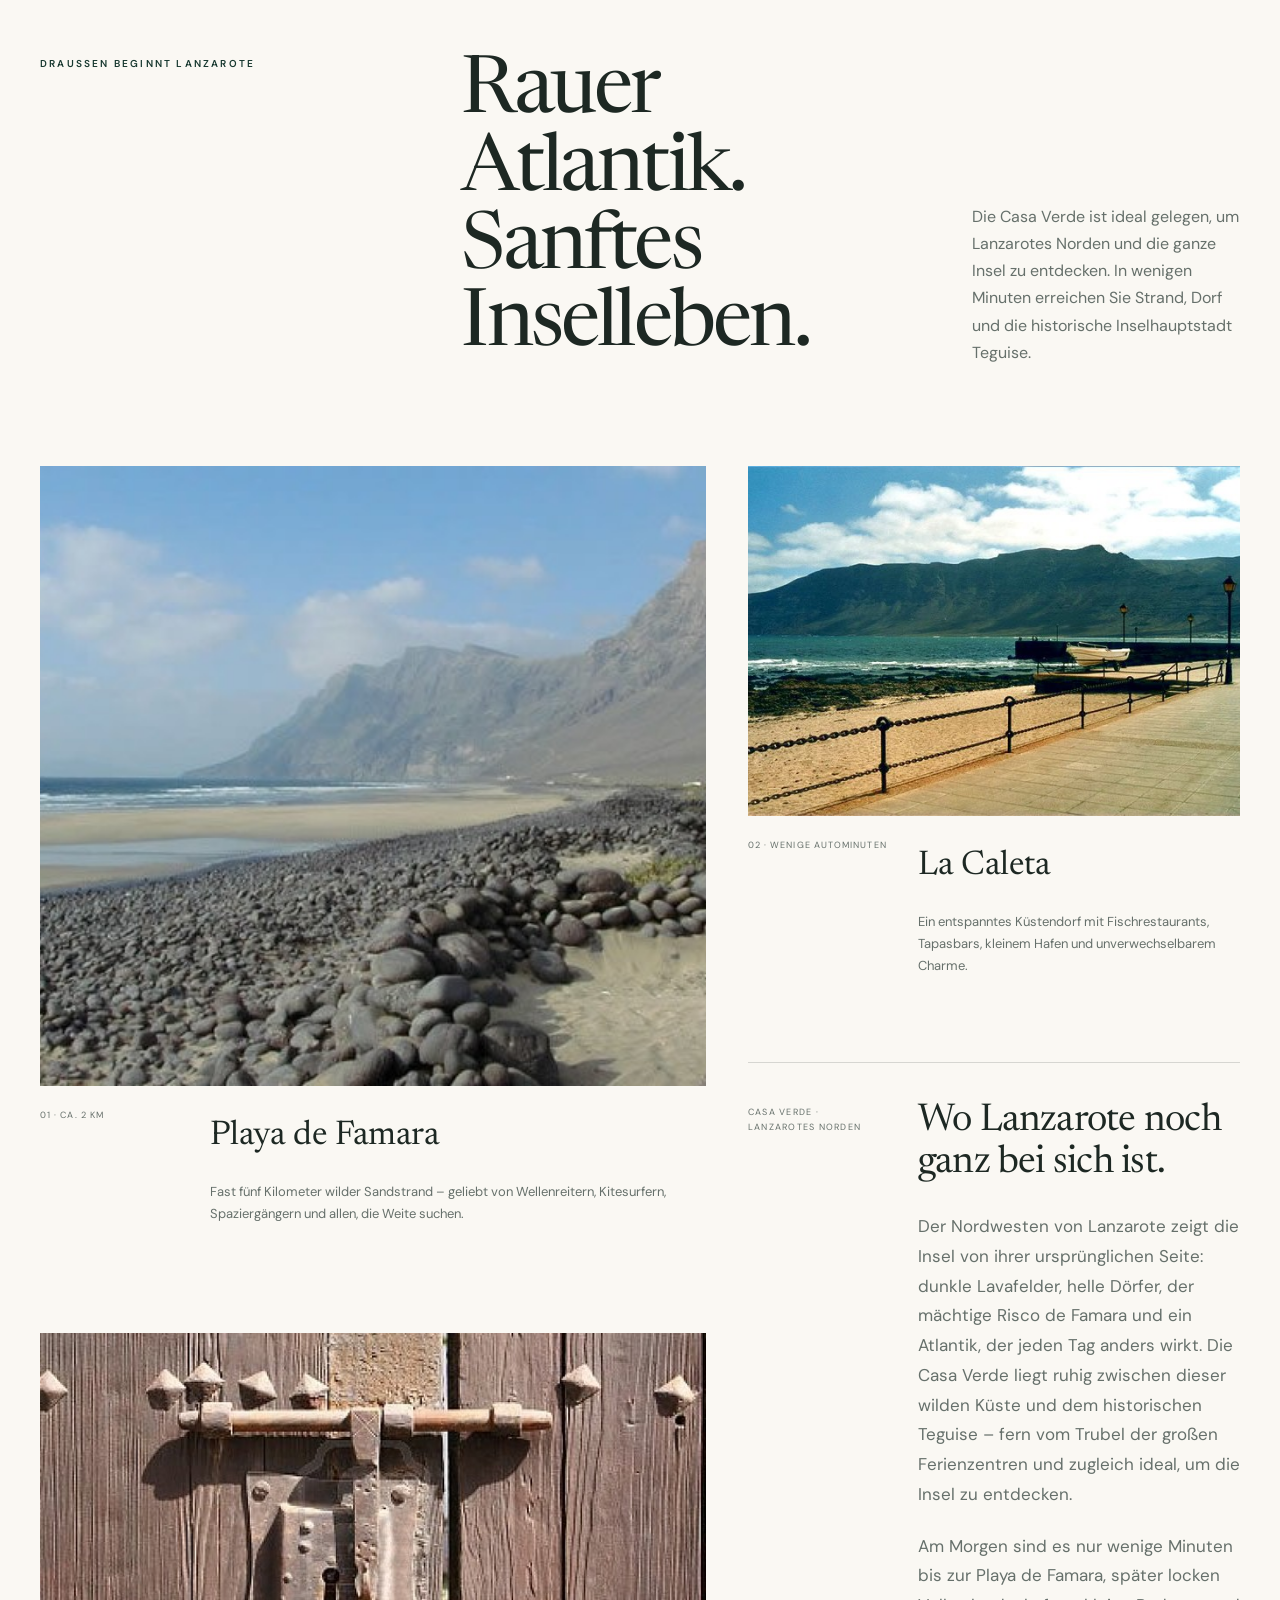
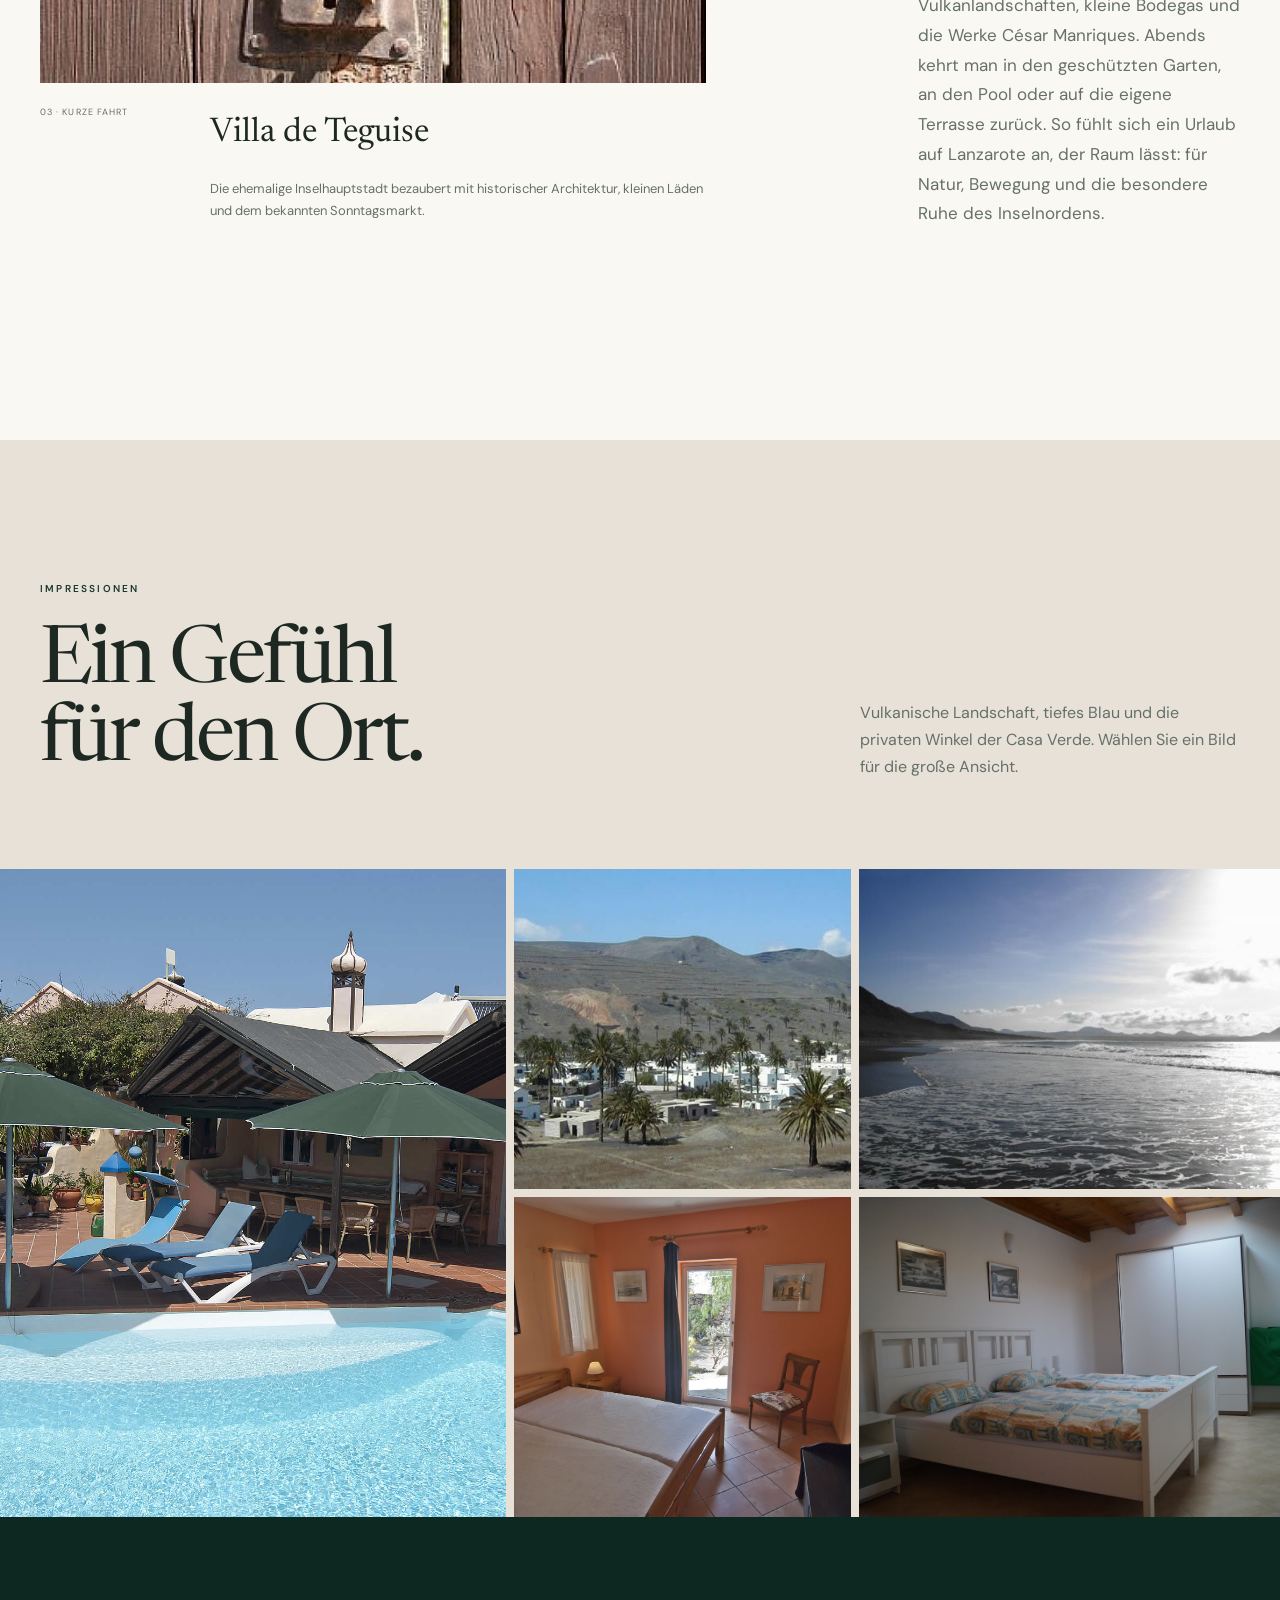
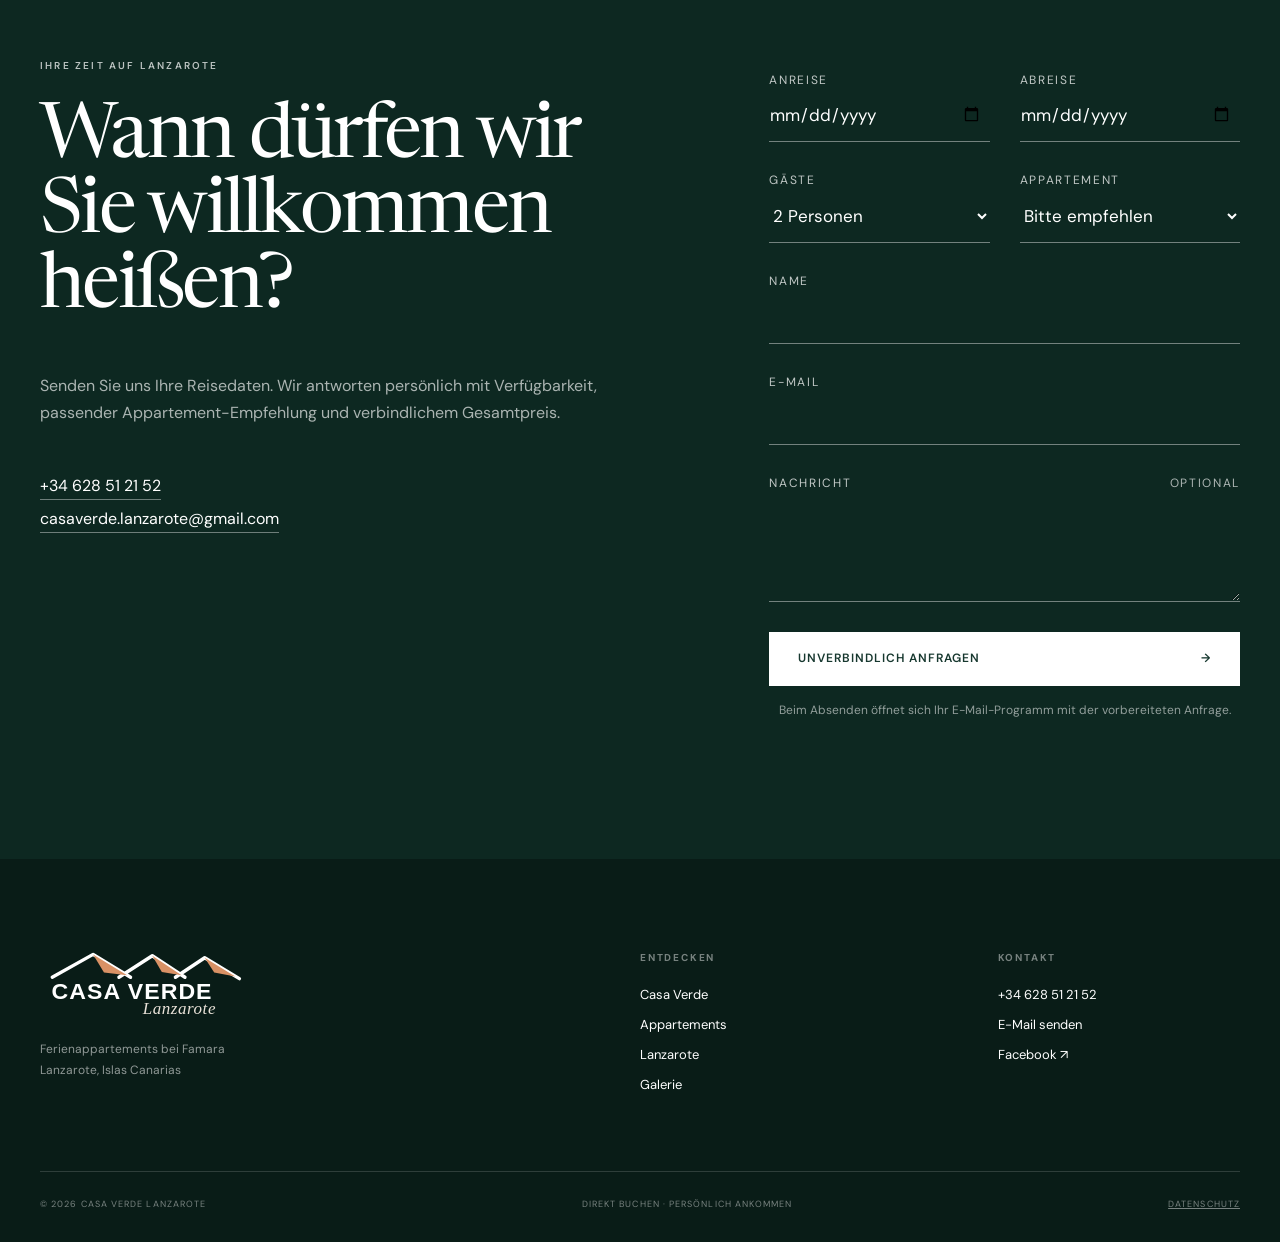
==== commit 31a21757: "Fix mobile gallery and experience spacing" ====
--- a/index.html
+++ b/index.html
@@ -10,8 +10,8 @@
   <link rel="preconnect" href="https://fonts.googleapis.com">
   <link rel="preconnect" href="https://fonts.gstatic.com" crossorigin>
   <link href="https://fonts.googleapis.com/css2?family=DM+Sans:wght@400;500;600&family=Manrope:wght@400;500;600&family=Newsreader:opsz,wght@6..72,400;6..72,500&display=swap" rel="stylesheet">
-  <link rel="stylesheet" href="assets/css/styles.css">
-  <script src="assets/js/main.js" defer></script>
+  <link rel="stylesheet" href="assets/css/styles.css?v=20260814-3">
+  <script src="assets/js/main.js?v=20260814-3" defer></script>
 </head>
 <body>
   <a class="skip-link" href="#main">Zum Inhalt</a>
--- a/assets/css/styles.css
+++ b/assets/css/styles.css
@@ -9,11 +9,11 @@
 .experience{display:grid;grid-template-columns:1.25fr .75fr;padding:0;background:var(--forest);color:white;min-height:740px}.experience-image img{height:100%;object-fit:cover;filter:saturate(.82)}.experience-panel{padding:100px 6vw;display:flex;flex-direction:column;justify-content:center}.experience blockquote{margin:0 0 70px;font-family:var(--serif);font-size:clamp(37px,4vw,64px);line-height:1.12;letter-spacing:-.025em}.amenities{display:grid;grid-template-columns:1fr 1fr;border-top:1px solid rgba(255,255,255,.2)}.amenities span{padding:12px 0;border-bottom:1px solid rgba(255,255,255,.16);font-size:10px;letter-spacing:.1em;text-transform:uppercase}
 .island-intro{display:grid;grid-template-columns:1fr 1.25fr .75fr;gap:5vw;align-items:end;margin-bottom:100px}.island-intro .eyebrow{align-self:start}.island-intro>p:last-child{margin:0;color:var(--muted)}.place-grid{display:grid;grid-template-columns:1.15fr .85fr;gap:42px;align-items:start}.place-column{min-width:0}.place-card{margin-bottom:65px}.place-column-left .place-card+.place-card{margin-top:95px}.place-card img{height:350px;object-fit:cover}.place-large img{height:620px}.place-card>div{display:grid;grid-template-columns:140px 1fr;gap:15px 30px;padding-top:22px}.place-card span{grid-row:1/3;font-size:9px;letter-spacing:.12em;text-transform:uppercase;color:var(--muted)}.place-card h3{font-family:var(--serif);font-size:34px;font-weight:400;margin:0}.place-card p{color:var(--muted);font-size:13px}.island-copy{display:grid;grid-template-columns:140px 1fr;gap:30px;margin-top:72px;padding-top:38px;border-top:1px solid var(--line)}.island-copy-label{margin:4px 0 0;font-size:9px!important;line-height:1.6;letter-spacing:.14em;text-transform:uppercase}.island-copy-content h4{max-width:460px;margin:0 0 28px;font-family:var(--serif);font-size:clamp(34px,3vw,48px);font-weight:400;line-height:1.08;letter-spacing:-.02em}.island-copy-content p{max-width:610px;margin:0 0 22px;color:var(--muted);font-size:17px;line-height:1.75}.island-copy-content p:last-child{margin-bottom:0}
 .gallery{padding-bottom:0;background:#e8e1d7}.gallery-grid{display:grid;grid-template-columns:1.2fr .8fr 1fr;grid-template-rows:320px 320px;gap:8px}.gallery-grid button{padding:0;border:0;background:none;overflow:hidden;cursor:zoom-in}.gallery-grid button:first-child{grid-row:1/3}.gallery-grid button:nth-child(2){grid-column:2/3}.gallery-grid button:nth-child(3){grid-column:2/3}.gallery-grid button:nth-child(4){grid-column:3/4;grid-row:1/2}.gallery-grid button:nth-child(5){grid-column:3/4;grid-row:2/3}.gallery-grid img{height:100%;object-fit:cover;transition:transform .55s,filter .55s}.gallery-grid button:hover img{transform:scale(1.04);filter:brightness(.85)}
-.booking{background:var(--forest-deep);color:white}.booking-grid{display:grid;grid-template-columns:1fr .8fr;gap:11vw}.booking-copy h2{font-size:clamp(58px,6vw,90px);margin-bottom:45px}.booking-copy>p:not(.eyebrow){max-width:590px;color:rgba(255,255,255,.65)}.contact-links{display:flex;flex-direction:column;align-items:flex-start;gap:5px;margin-top:45px}.contact-links a{color:white;text-decoration:none;border-bottom:1px solid rgba(255,255,255,.4)}.booking-form{padding-top:15px}.booking-form label{display:block;margin-bottom:25px;font-size:9px;letter-spacing:.16em;text-transform:uppercase;color:rgba(255,255,255,.58)}.booking-form label span{float:right}.booking-form input,.booking-form select,.booking-form textarea{display:block;width:100%;min-height:48px;padding:10px 0;background:transparent;border:0;border-bottom:1px solid rgba(255,255,255,.3);border-radius:0;color:white;outline:none;text-transform:none;letter-spacing:0}.booking-form select option{color:#111}.booking-form textarea{resize:vertical}.booking-form input:focus,.booking-form select:focus,.booking-form textarea:focus{border-color:white}.form-row{display:grid;grid-template-columns:1fr 1fr;gap:30px}.form-note{margin:12px 0 0;text-align:center;font-size:10px;color:rgba(255,255,255,.46)}
+.booking{background:var(--forest-deep);color:white}.booking-grid{display:grid;grid-template-columns:1fr .8fr;gap:11vw}.booking-copy h2{font-size:clamp(58px,6vw,90px);margin-bottom:45px}.booking-copy>p:not(.eyebrow){max-width:590px;color:rgba(255,255,255,.65)}.contact-links{display:flex;flex-direction:column;align-items:flex-start;gap:5px;margin-top:45px}.contact-links a{color:white;text-decoration:none;border-bottom:1px solid rgba(255,255,255,.4)}.booking-form{padding-top:15px}.booking-form label{display:block;margin-bottom:30px;font-size:12px;line-height:1.4;letter-spacing:.14em;text-transform:uppercase;color:rgba(255,255,255,.74)}.booking-form label span{float:right;color:rgba(255,255,255,.66)}.booking-form input,.booking-form select,.booking-form textarea{display:block;width:100%;min-height:54px;padding:13px 8px 13px 0;background:transparent;border:0;border-bottom:1px solid rgba(255,255,255,.42);border-radius:0;color:white;outline:none;font-size:17px;line-height:1.45;text-transform:none;letter-spacing:0}.booking-form input::placeholder,.booking-form textarea::placeholder{color:rgba(255,255,255,.68);opacity:1}.booking-form select option{color:#111}.booking-form textarea{min-height:110px;resize:vertical}.booking-form input:focus,.booking-form select:focus,.booking-form textarea:focus{border-color:white}.form-row{display:grid;grid-template-columns:1fr 1fr;gap:30px}.form-note{margin:15px 0 0;text-align:center;font-size:12px;line-height:1.5;color:rgba(255,255,255,.55)}
 .site-footer{padding:90px 0 30px;background:#091c17;color:white}.footer-grid{display:grid;grid-template-columns:2fr 1fr 1fr;gap:9vw;padding-bottom:75px}.footer-brand{display:flex;gap:20px}.footer-brand strong{font-family:var(--serif);font-size:36px;font-weight:400}.footer-brand p{color:rgba(255,255,255,.55);font-size:12px}.footer-grid h3{font-size:10px;letter-spacing:.18em;text-transform:uppercase;color:rgba(255,255,255,.45)}.footer-grid>div:not(:first-child){display:flex;flex-direction:column;align-items:flex-start;gap:8px}.footer-grid a{color:white;text-decoration:none;font-size:13px}.footer-bottom{display:flex;justify-content:space-between;padding-top:25px;border-top:1px solid rgba(255,255,255,.15);font-size:9px;letter-spacing:.12em;text-transform:uppercase;color:rgba(255,255,255,.45)}.footer-bottom a{color:inherit}
 .apartment-dialog,.lightbox{width:min(1180px,94vw);max-width:none;padding:0;border:0;background:var(--paper);color:var(--ink);box-shadow:0 30px 100px rgba(0,0,0,.4)}dialog::backdrop{background:rgba(5,20,16,.82);backdrop-filter:blur(4px)}.apartment-dialog[open]{display:grid;grid-template-columns:1.18fr .82fr}.dialog-close{position:absolute;z-index:5;top:18px;right:18px;width:42px;height:42px;border:0;border-radius:50%;background:rgba(250,248,243,.9);font-size:28px;line-height:1;cursor:pointer}.dialog-gallery{position:relative;min-height:650px;background:#ddd}.dialog-gallery>img{position:absolute;inset:0;height:100%;object-fit:cover}.gallery-arrow{position:absolute;z-index:2;bottom:24px;width:44px;height:44px;border:0;border-radius:50%;background:rgba(250,248,243,.9);cursor:pointer}.gallery-arrow.prev{left:24px}.gallery-arrow.next{left:76px}.dialog-gallery>span{position:absolute;z-index:2;right:24px;bottom:30px;padding:5px 11px;background:rgba(9,28,23,.75);color:white;font-size:10px;letter-spacing:.12em}.dialog-content{padding:85px 55px;overflow:auto}.dialog-content h2{font-size:58px;margin-bottom:28px}.dialog-content>p:not(.eyebrow){color:var(--muted)}.dialog-content ul{display:grid;grid-template-columns:1fr 1fr;gap:8px 20px;padding:20px 0;margin:25px 0;border-top:1px solid var(--line);border-bottom:1px solid var(--line);list-style:none;font-size:11px;text-transform:uppercase;letter-spacing:.07em}.dialog-content li:before{content:"✓";margin-right:8px;color:var(--sage)}.dialog-rate{display:flex;flex-direction:column;margin-bottom:30px}.dialog-rate strong{font-family:var(--serif);font-size:28px;font-weight:400}.dialog-rate span{font-size:10px;color:var(--muted)}.dialog-rate .dialog-extra-person{margin-top:7px;color:var(--ink);font-size:11px;font-weight:600}.lightbox{width:min(1500px,96vw);height:min(920px,92vh);background:#0a1713}.lightbox[open]{display:grid;place-items:center}.lightbox img{width:100%;height:100%;object-fit:contain}.reveal{opacity:0;transform:translateY(35px);transition:opacity .8s,transform .8s}.reveal.is-visible{opacity:1;transform:none}.legal-page{background:var(--paper)}.legal-page .site-header{position:relative}.legal{max-width:850px;padding:100px 0}.legal h1{font-family:var(--serif);font-size:80px;font-weight:400}.legal-content{margin-top:70px}.legal-content h2{font-family:var(--serif);font-size:32px;margin-top:45px}
-@media(max-width:1000px){:root{--container:min(100% - 40px,900px)}.section{padding:100px 0}.site-header{height:76px;padding:0 20px}.nav-toggle{display:flex;flex-direction:column;gap:7px;padding:12px;z-index:3}.nav-toggle span{width:25px;height:1px;background:currentColor;transition:.25s}.nav-toggle[aria-expanded=true] span:first-child{transform:translateY(4px) rotate(45deg)}.nav-toggle[aria-expanded=true] span:last-child{transform:translateY(-4px) rotate(-45deg)}.site-nav{position:fixed;inset:0;display:flex;flex-direction:column;align-items:flex-start;justify-content:center;gap:26px;padding:15vw;background:var(--forest-deep);color:white;transform:translateX(100%);transition:.35s}.site-nav.is-open{transform:none}.site-nav>a{font-family:var(--serif);font-size:40px}.site-nav .button{font-family:var(--sans);font-size:11px;margin-top:20px}.hero-content{width:82vw}.hero-facts{display:none}.intro-grid,.section-head,.booking-grid{grid-template-columns:1fr}.intro-copy{padding-top:40px}.section-head{gap:40px}.section-head>p{max-width:560px}.image-composition{grid-template-columns:.7fr 1.3fr}.image-main{grid-column:2/3}.experience{grid-template-columns:1fr}.experience-image{height:65vw}.experience-panel{padding:90px 8vw}.island-intro{grid-template-columns:1fr 1fr}.island-intro>p:last-child{grid-column:2}.place-grid{grid-template-columns:1fr 1fr}.place-card:nth-child(3){margin-top:0}.place-large img{height:460px}.island-copy{margin-left:0}.gallery-grid{grid-template-rows:250px 250px}.apartment-dialog[open]{grid-template-columns:1fr}.dialog-gallery{min-height:54vh}.dialog-content{padding:50px}.footer-grid{grid-template-columns:1.5fr 1fr 1fr}}
-@media(max-width:700px){:root{--container:calc(100% - 32px)}.section{padding:80px 0}.hero-content{width:auto;margin:0 20px;padding-top:60px}.hero h1{font-size:64px}.hero-copy{font-size:15px}.hero-actions{align-items:flex-start;flex-direction:column;gap:24px;margin-top:30px}.scroll-cue{display:none}h2{font-size:50px}.lead{font-size:26px}.intro-grid{gap:0}.image-composition{display:block;margin-top:65px}.image-main{height:500px;margin-left:18%}.image-inset{width:46%;height:250px;bottom:-40px}.vertical-note{display:none}.apartment-list{display:block}.apartment-card,.apartment-card:nth-child(even){transform:none;margin-bottom:70px}.apartment-card:last-child{grid-column:auto}.card-image{height:390px}.card-content{grid-template-columns:1fr auto;gap:18px}.card-content>p{grid-column:1/3}.round-button{grid-column:2;grid-row:1}.rate-note{grid-template-columns:1fr;margin-top:30px}.experience-image{height:75vw}.experience-panel{padding:70px 24px}.experience blockquote{font-size:40px;margin-bottom:50px}.amenities{grid-template-columns:1fr}.island-intro{display:block;margin-bottom:65px}.island-intro h2{margin-bottom:35px}.place-grid{display:block}.place-card img,.place-large img{height:380px}.place-card>div{grid-template-columns:1fr}.place-card span{grid-row:auto}.gallery .section-head{padding-inline:16px}.gallery-grid{display:grid;grid-template-columns:1fr 1fr;grid-template-rows:340px 220px 220px}.gallery-grid button:first-child{grid-column:1/3;grid-row:1}.gallery-grid button:nth-child(n+2){grid-column:auto;grid-row:auto}.gallery-grid button:nth-child(5){display:none}.booking-grid{gap:60px}.form-row{grid-template-columns:1fr;gap:0}.footer-grid{grid-template-columns:1fr 1fr}.footer-brand{grid-column:1/3}.footer-bottom{gap:20px;flex-wrap:wrap}.apartment-dialog{width:100vw;height:100dvh;max-height:none}.dialog-gallery{min-height:42vh}.dialog-content{padding:42px 24px}.dialog-content h2{font-size:46px}.dialog-content ul{grid-template-columns:1fr}.lightbox{width:100vw;height:100dvh;max-height:none}.legal{padding:70px 16px}.legal h1{font-size:54px}}
+@media(max-width:1000px){:root{--container:min(100% - 40px,900px)}.section{padding:100px 0}.site-header{height:76px;padding:0 20px}.nav-toggle{display:flex;flex-direction:column;gap:7px;padding:12px;z-index:3}.nav-toggle span{width:25px;height:1px;background:currentColor;transition:.25s}.nav-toggle[aria-expanded=true] span:first-child{transform:translateY(4px) rotate(45deg)}.nav-toggle[aria-expanded=true] span:last-child{transform:translateY(-4px) rotate(-45deg)}.site-nav{position:fixed;inset:0;display:flex;flex-direction:column;align-items:flex-start;justify-content:center;gap:26px;padding:15vw;background:var(--forest-deep);color:white;transform:translateX(100%);transition:.35s}.site-nav.is-open{transform:none}.site-nav>a{font-family:var(--serif);font-size:40px}.site-nav .button{font-family:var(--sans);font-size:11px;margin-top:20px}.hero-content{width:82vw}.hero-facts{display:none}.intro-grid,.section-head,.booking-grid{grid-template-columns:1fr}.intro-copy{padding-top:40px}.section-head{gap:40px}.section-head>p{max-width:560px}.image-composition{grid-template-columns:.7fr 1.3fr}.image-main{grid-column:2/3}.experience{grid-template-columns:1fr;padding:0}.experience-image{height:65vw}.experience-panel{padding:90px 8vw}.island-intro{grid-template-columns:1fr 1fr}.island-intro>p:last-child{grid-column:2}.place-grid{grid-template-columns:1fr 1fr}.place-card:nth-child(3){margin-top:0}.place-large img{height:460px}.island-copy{margin-left:0}.gallery-grid{grid-template-rows:250px 250px}.apartment-dialog[open]{grid-template-columns:1fr}.dialog-gallery{min-height:54vh}.dialog-content{padding:50px}.footer-grid{grid-template-columns:1.5fr 1fr 1fr}}
+@media(max-width:700px){:root{--container:calc(100% - 32px)}.section{padding:80px 0}.hero-content{width:auto;margin:0 20px;padding-top:60px}.hero h1{font-size:64px}.hero-copy{font-size:15px}.hero-actions{align-items:flex-start;flex-direction:column;gap:24px;margin-top:30px}.scroll-cue{display:none}h2{font-size:50px}.lead{font-size:26px}.intro-grid{gap:0}.image-composition{display:block;margin-top:65px}.image-main{height:500px;margin-left:18%}.image-inset{width:46%;height:250px;bottom:-40px}.vertical-note{display:none}.apartment-list{display:block}.apartment-card,.apartment-card:nth-child(even){transform:none;margin-bottom:70px}.apartment-card:last-child{grid-column:auto}.card-image{height:390px}.card-content{grid-template-columns:1fr auto;gap:18px}.card-content>p{grid-column:1/3}.round-button{grid-column:2;grid-row:1}.rate-note{grid-template-columns:1fr;margin-top:30px}.experience{padding:0}.experience-image{height:75vw}.experience-panel{padding:70px 24px}.experience blockquote{font-size:40px;margin-bottom:50px}.amenities{grid-template-columns:1fr}.island-intro{display:block;margin-bottom:65px}.island-intro h2{margin-bottom:35px}.place-grid{display:block}.place-card img,.place-large img{height:380px}.place-card>div{grid-template-columns:1fr}.place-card span{grid-row:auto}.gallery .section-head{padding-inline:16px}.gallery-grid{display:grid;grid-template-columns:1fr 1fr;grid-template-rows:340px 220px 220px}.gallery-grid button:first-child{grid-column:1/3;grid-row:1}.gallery-grid button:nth-child(n+2){display:block;grid-column:auto;grid-row:auto}.booking-grid{gap:60px}.form-row{grid-template-columns:1fr;gap:0}.footer-grid{grid-template-columns:1fr 1fr}.footer-brand{grid-column:1/3}.footer-bottom{gap:20px;flex-wrap:wrap}.apartment-dialog{width:100vw;height:100dvh;max-height:none}.dialog-gallery{min-height:42vh}.dialog-content{padding:42px 24px}.dialog-content h2{font-size:46px}.dialog-content ul{grid-template-columns:1fr}.lightbox{width:100vw;height:100dvh;max-height:none}.legal{padding:70px 16px}.legal h1{font-size:54px}}
 @media(max-width:1000px){.island-copy{grid-template-columns:110px 1fr;gap:24px;margin-top:58px;padding-top:30px}.island-copy-content p{font-size:16px}}
-@media(max-width:700px){.place-grid{display:flex;flex-direction:column}.place-column{display:contents}.place-famara{order:1}.place-caleta{order:2}.place-teguise{order:3}.place-column-left .place-card+.place-card{margin-top:0}.island-copy{display:block;margin-top:48px;padding-top:28px}.island-copy-label{margin-bottom:20px}.island-copy-content h4{font-size:38px}.island-copy-content p{font-size:16px;line-height:1.7}}
+@media(max-width:700px){.place-grid{display:flex;flex-direction:column}.place-column{display:contents}.place-famara{order:1}.place-caleta{order:2}.place-teguise{order:3}.place-column-left .place-card+.place-card{margin-top:0}.island-copy{display:block;margin-top:48px;padding-top:28px}.island-copy-label{margin-bottom:20px}.island-copy-content h4{font-size:38px}.island-copy-content p{font-size:16px;line-height:1.7}.booking-form label{font-size:12px;margin-bottom:32px}.booking-form input,.booking-form select,.booking-form textarea{min-height:58px;font-size:16px;padding-top:15px;padding-bottom:15px}.form-note{font-size:12px}}
 @media(prefers-reduced-motion:reduce){html{scroll-behavior:auto}*,*:before,*:after{animation:none!important;transition:none!important}.reveal{opacity:1;transform:none}}
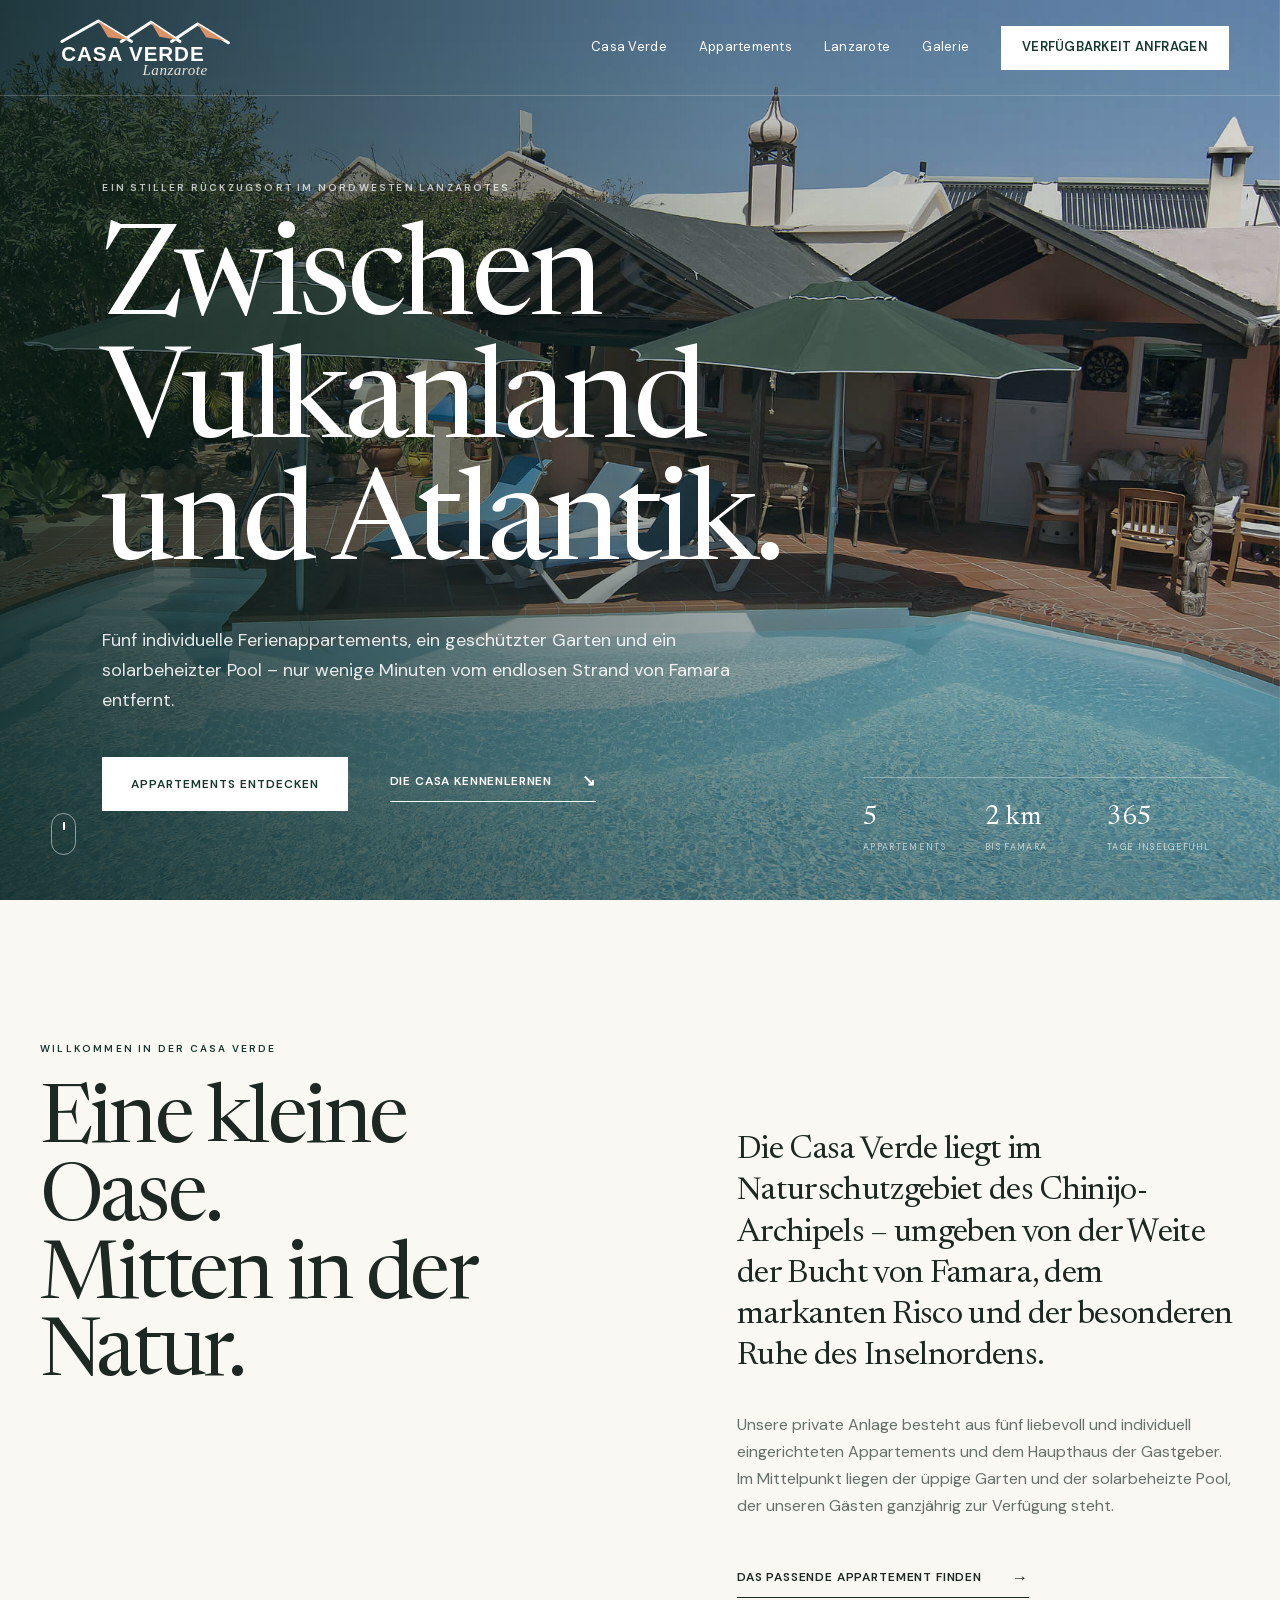
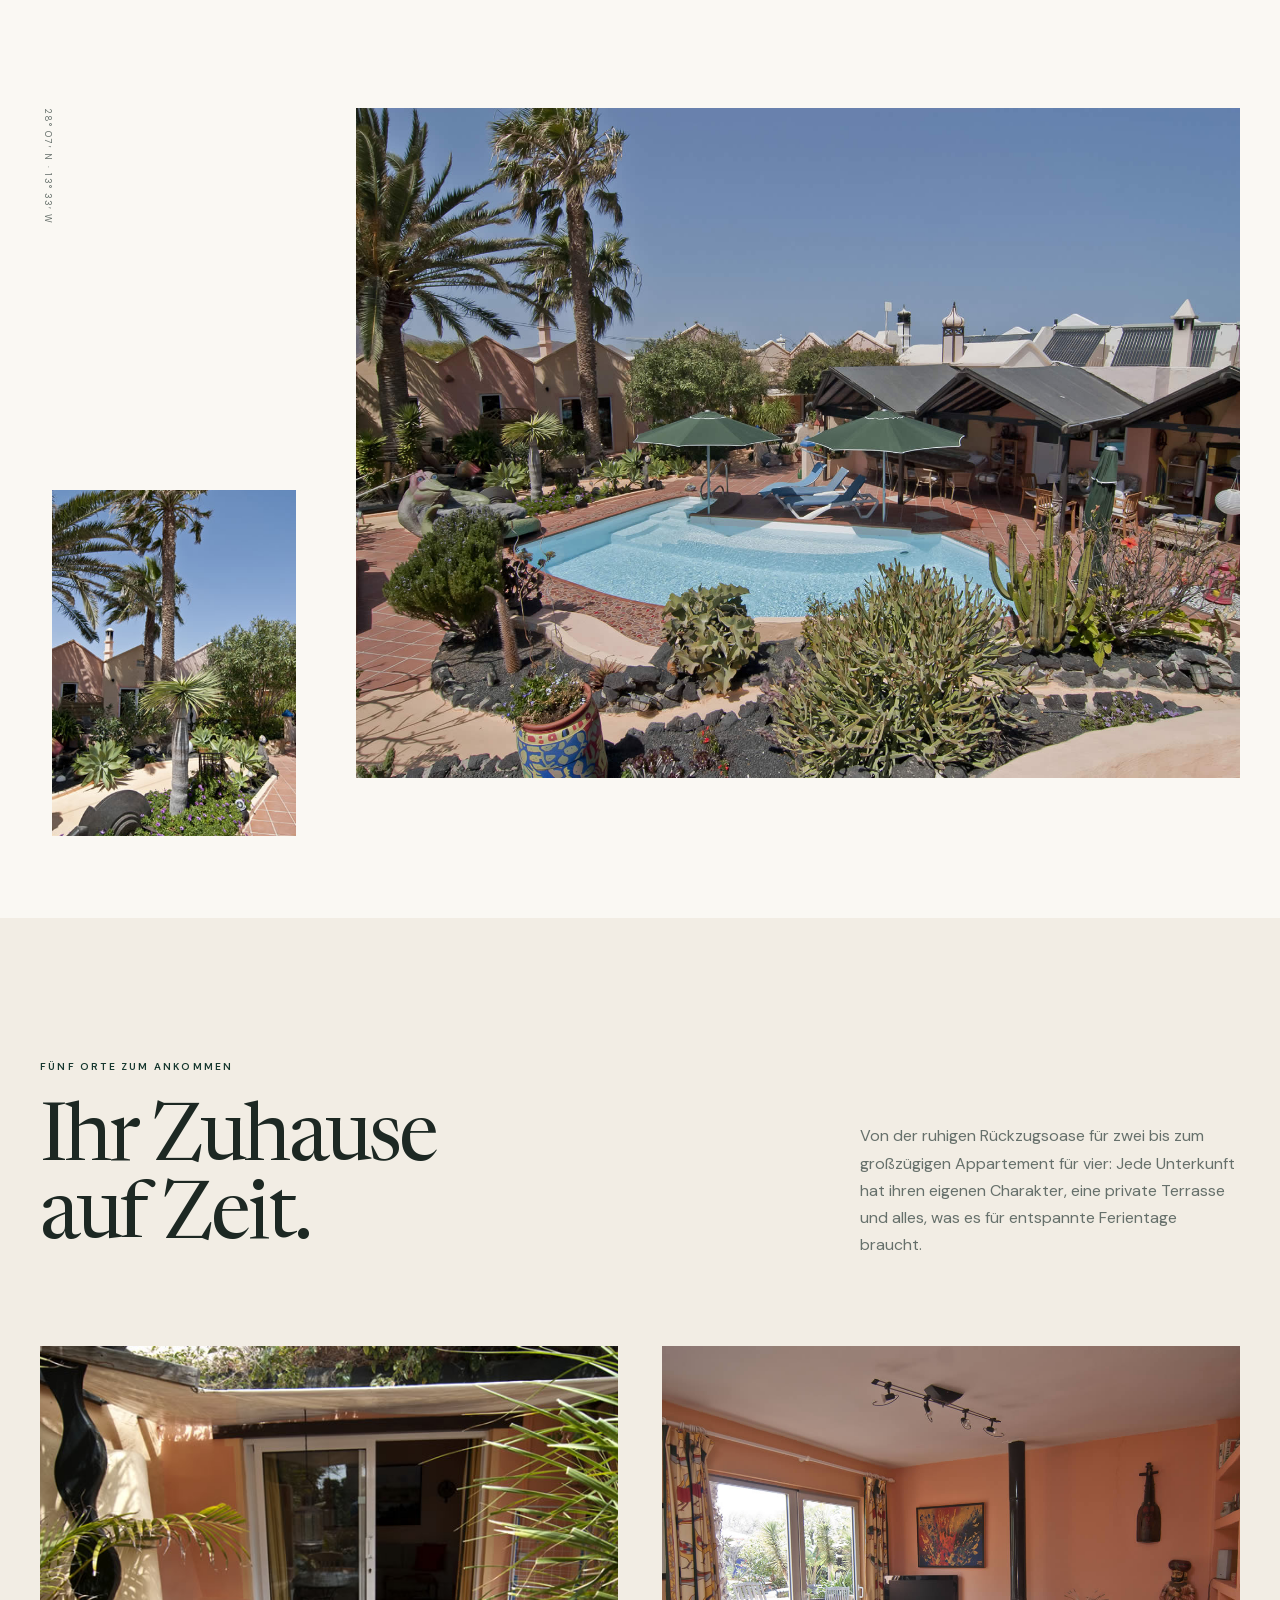
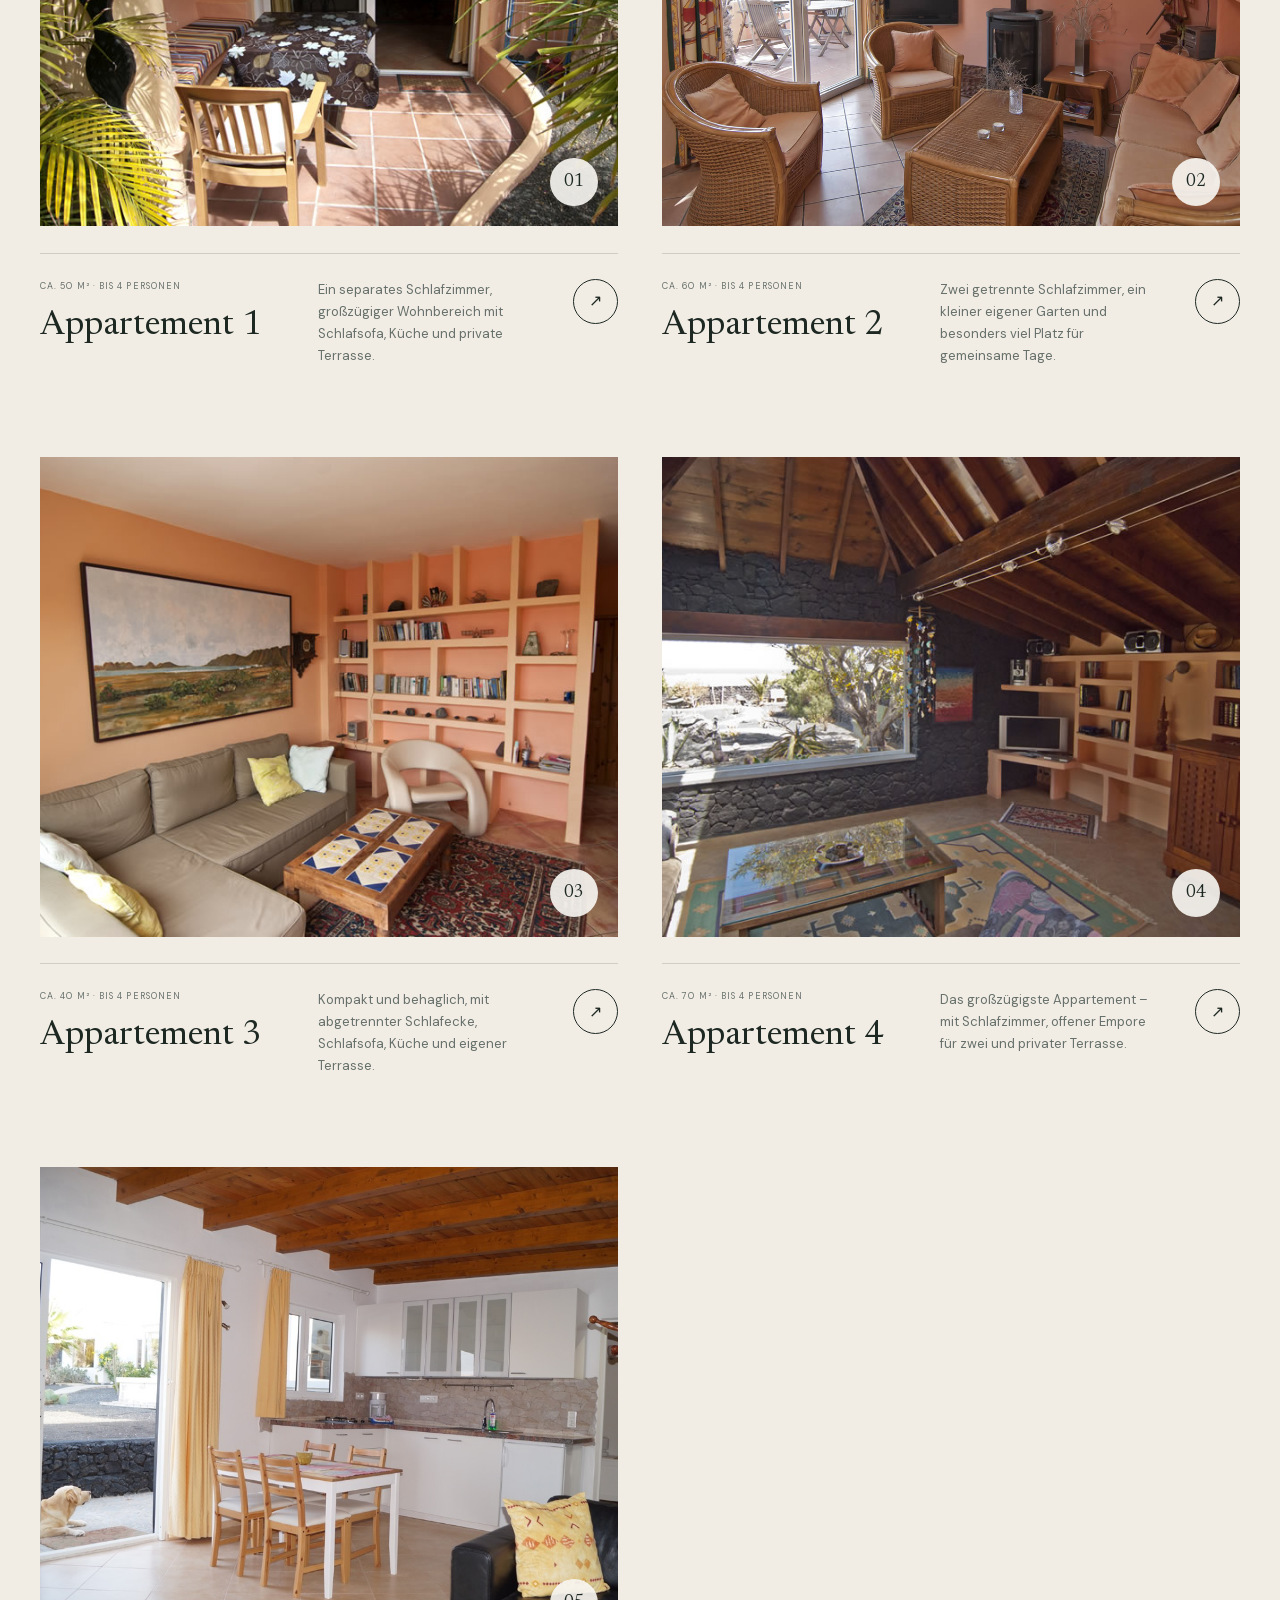
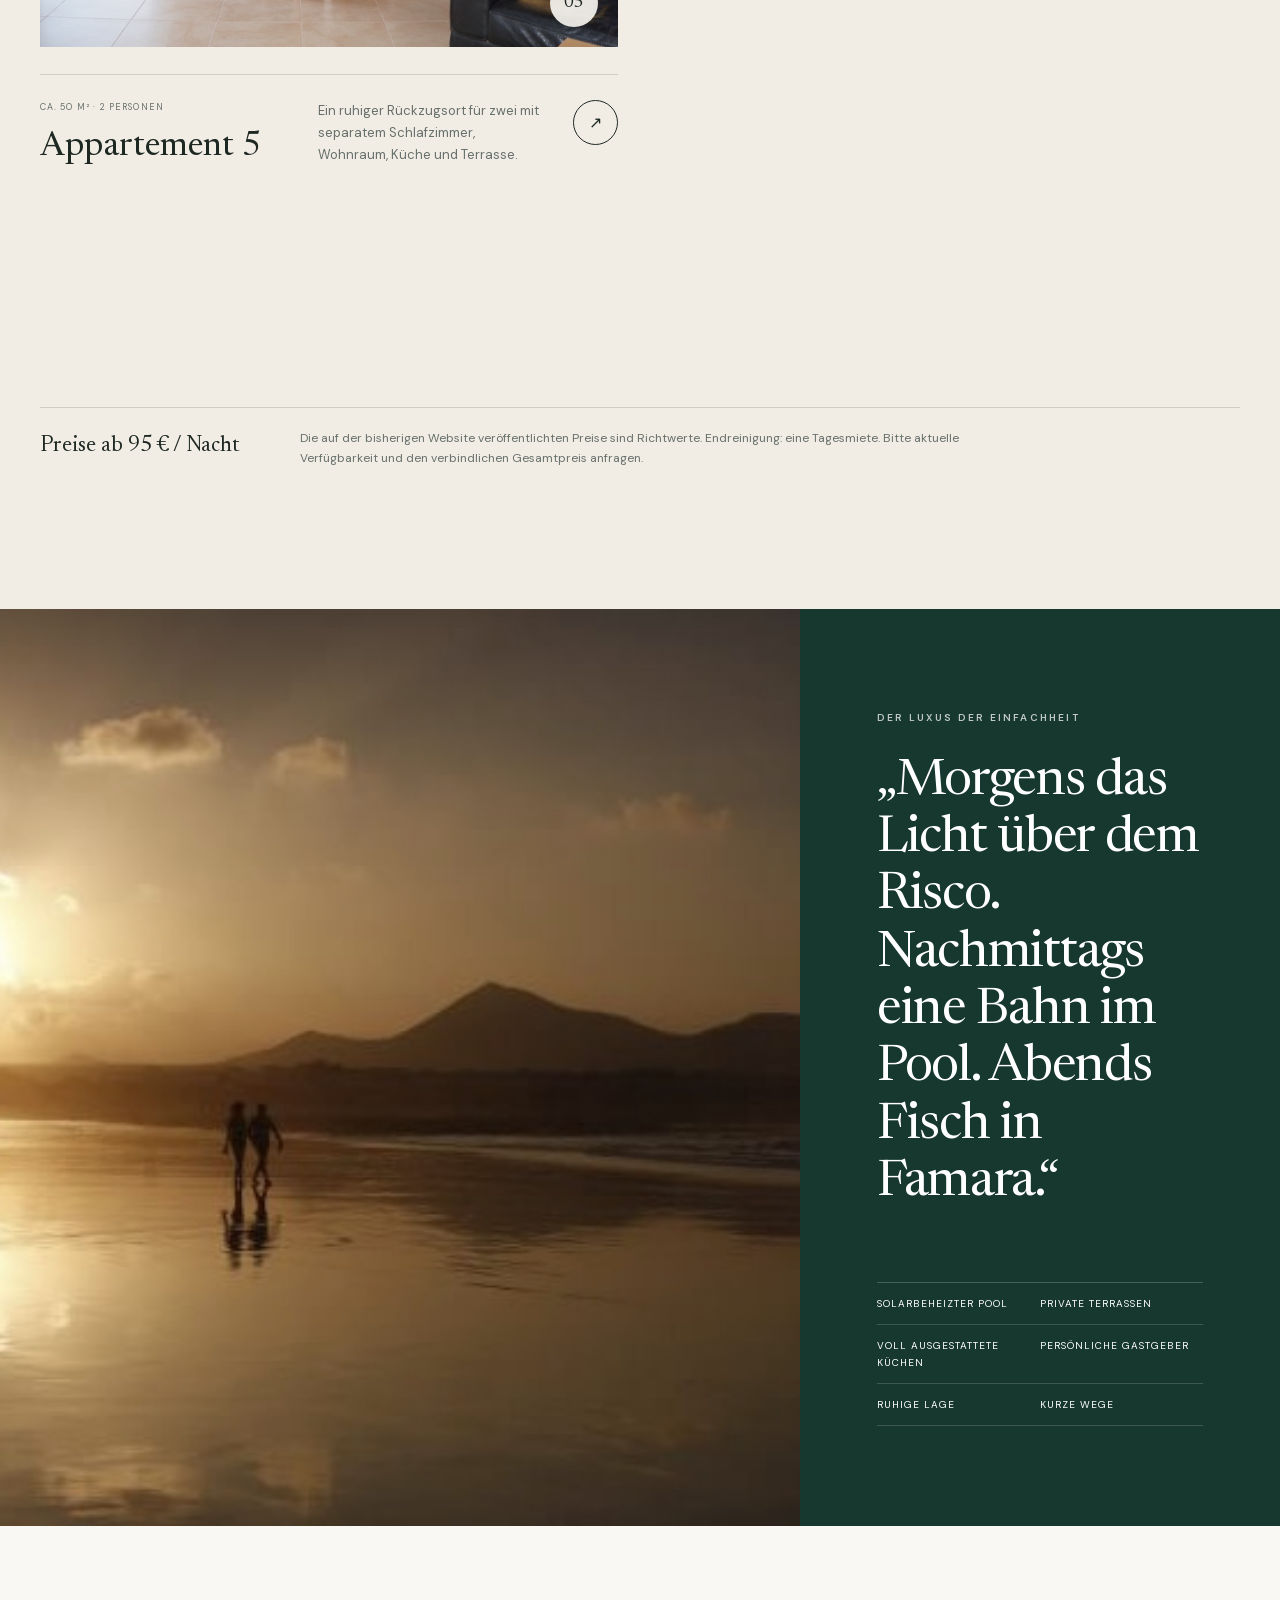
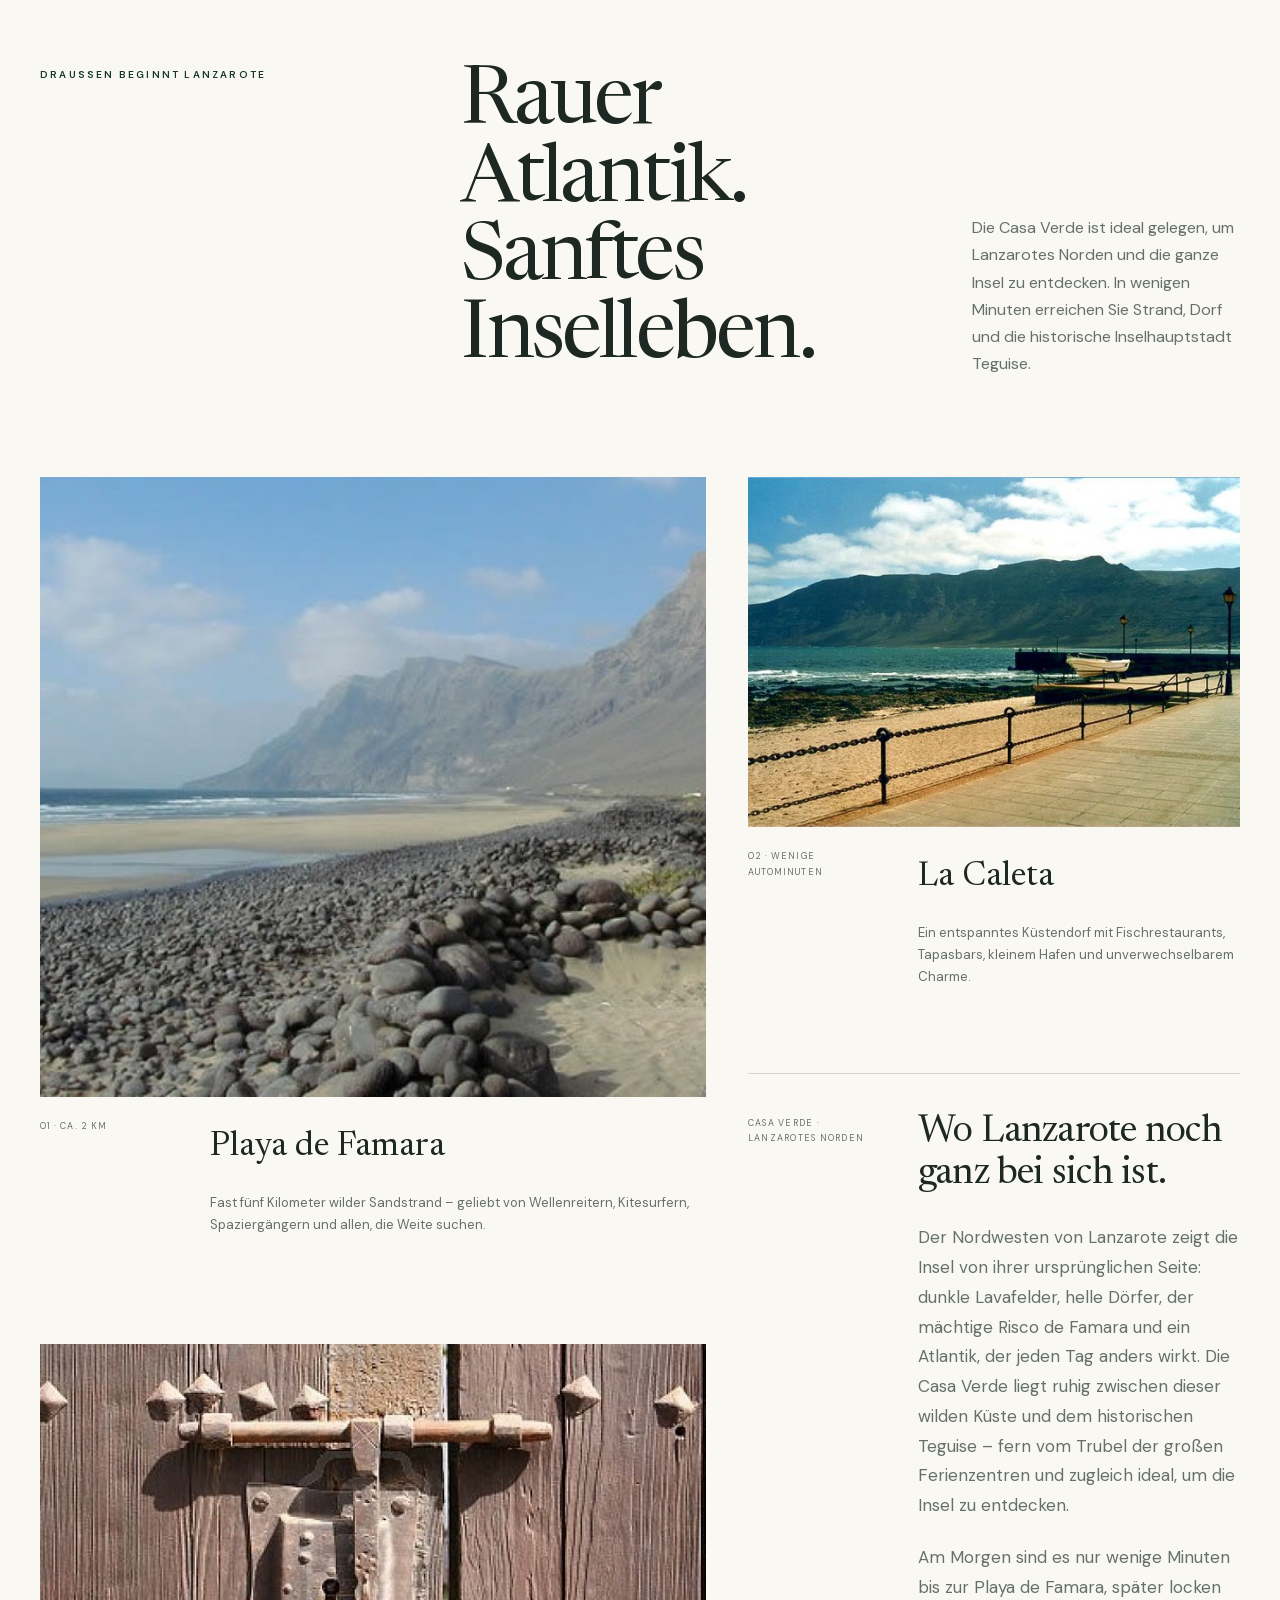
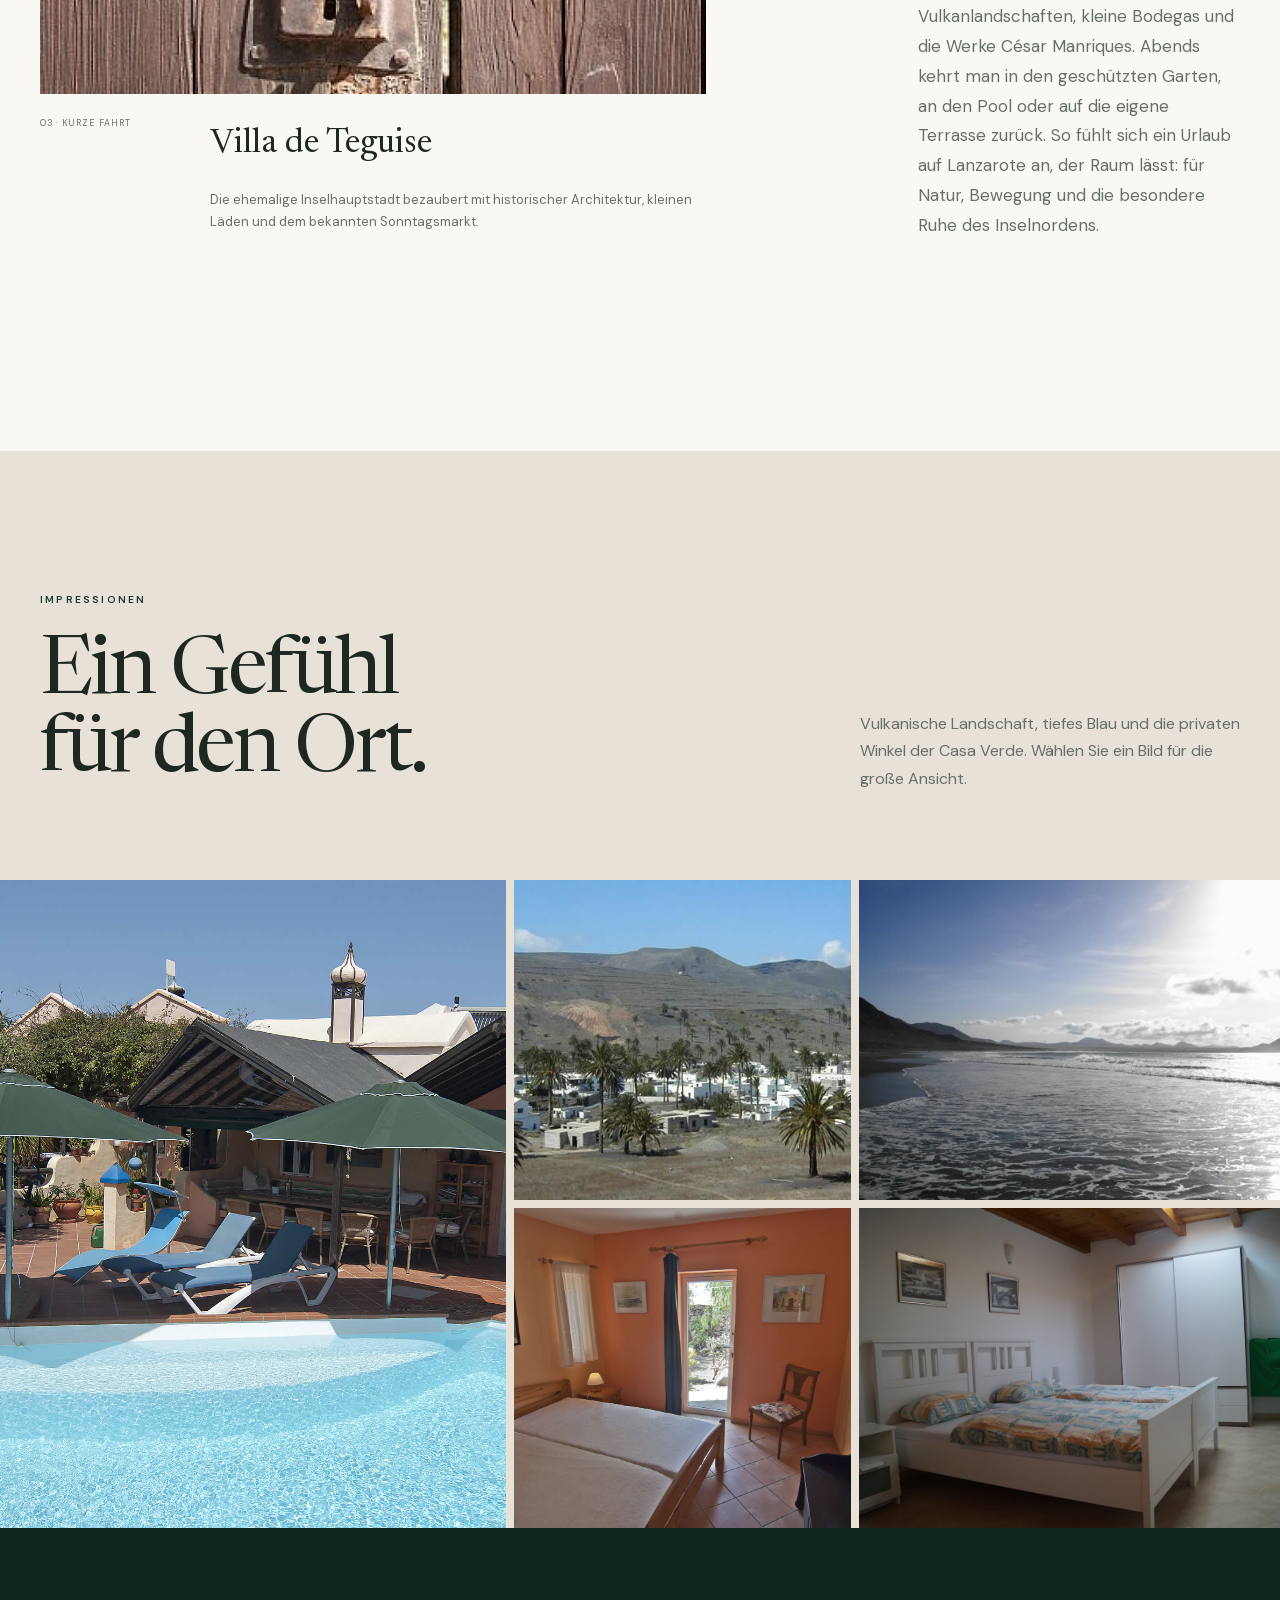
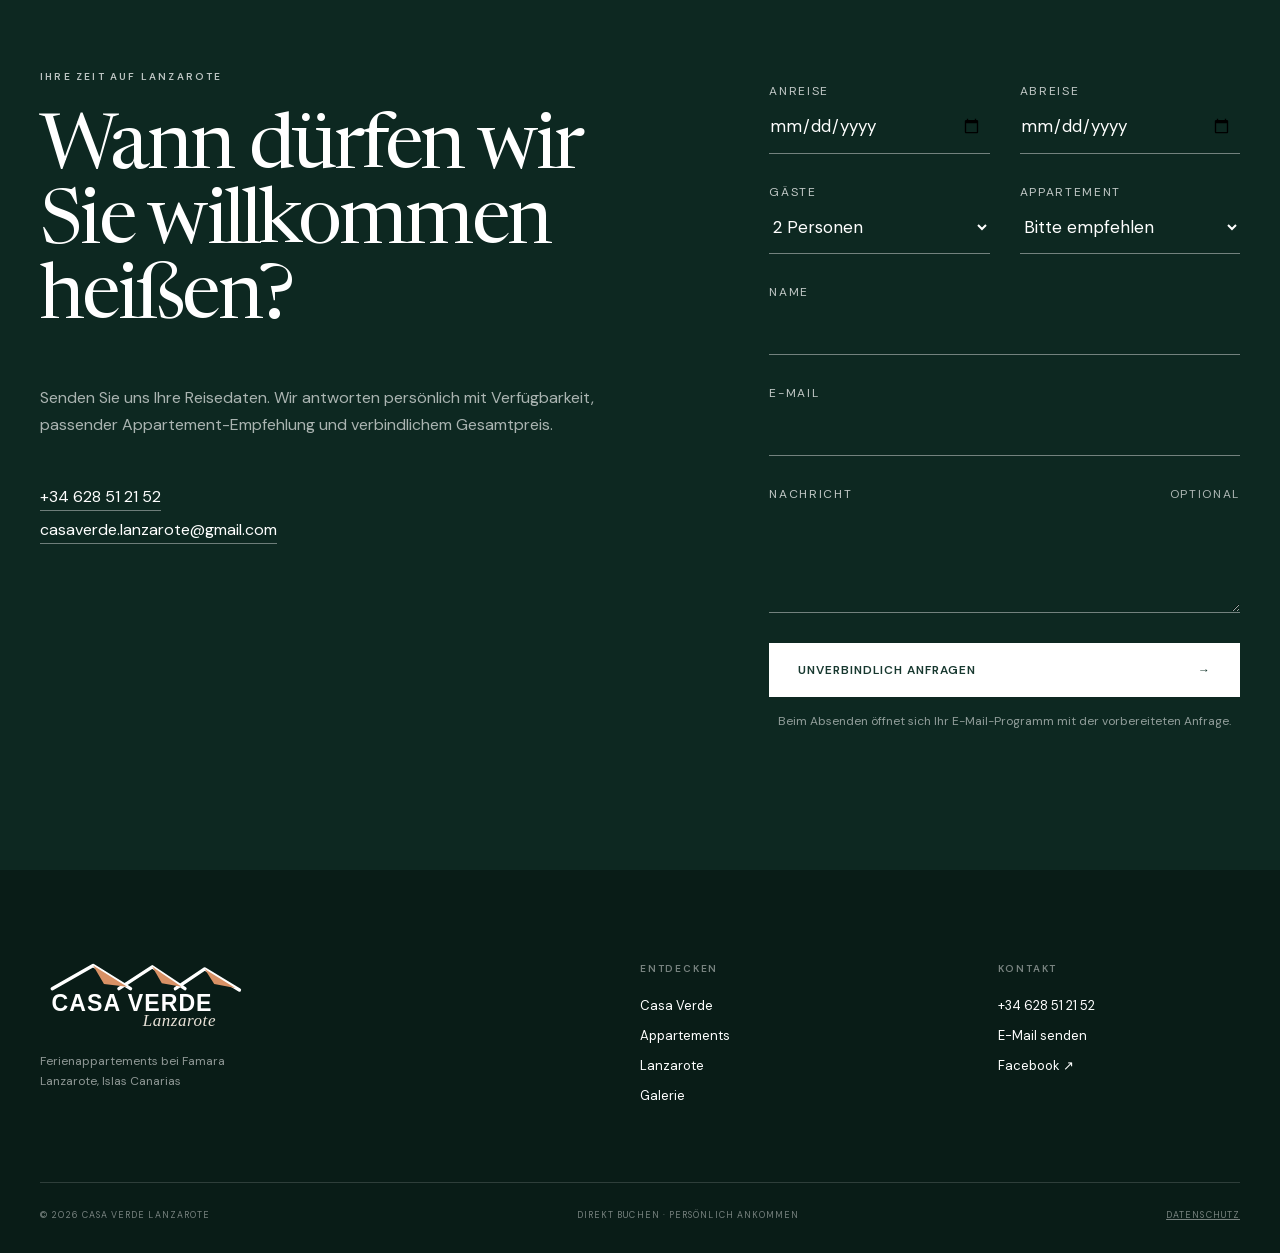
==== commit 088f9b7f: "Schriften lokal hosten und Datenschutz ergänzen" ====
--- a/index.html
+++ b/index.html
@@ -7,11 +7,10 @@
   <meta name="theme-color" content="#17382f">
   <title>Casa Verde Lanzarote · Ferienappartements bei Famara</title>
   <link rel="icon" href="assets/images/originals/casaverdelogo.png" type="image/png">
-  <link rel="preconnect" href="https://fonts.googleapis.com">
-  <link rel="preconnect" href="https://fonts.gstatic.com" crossorigin>
-  <link href="https://fonts.googleapis.com/css2?family=DM+Sans:wght@400;500;600&family=Manrope:wght@400;500;600&family=Newsreader:opsz,wght@6..72,400;6..72,500&display=swap" rel="stylesheet">
-  <link rel="stylesheet" href="assets/css/styles.css?v=20260814-3">
-  <script src="assets/js/main.js?v=20260814-3" defer></script>
+  <link rel="preload" href="assets/fonts/dm-sans-latin.woff2" as="font" type="font/woff2" crossorigin>
+  <link rel="preload" href="assets/fonts/newsreader-latin.woff2" as="font" type="font/woff2" crossorigin>
+  <link rel="stylesheet" href="assets/css/styles.css?v=20260814-6">
+  <script src="assets/js/main.js?v=20260814-5" defer></script>
 </head>
 <body>
   <a class="skip-link" href="#main">Zum Inhalt</a>
--- a/assets/css/styles.css
+++ b/assets/css/styles.css
@@ -1,3 +1,6 @@
+@font-face{font-family:"DM Sans";font-style:normal;font-weight:400 600;font-display:swap;src:url("../fonts/dm-sans-latin.woff2") format("woff2")}
+@font-face{font-family:"Manrope";font-style:normal;font-weight:400 600;font-display:swap;src:url("../fonts/manrope-latin.woff2") format("woff2")}
+@font-face{font-family:"Newsreader";font-style:normal;font-weight:400 500;font-display:swap;src:url("../fonts/newsreader-latin.woff2") format("woff2")}
 :root{--forest:#17382f;--forest-deep:#0d2821;--sage:#829888;--sand:#f2ede4;--paper:#faf8f3;--ink:#1d2823;--muted:#66706b;--line:rgba(29,40,35,.16);--serif:"Newsreader",Georgia,serif;--sans:"DM Sans",Arial,sans-serif;--display:"Manrope",Arial,sans-serif;--container:min(1240px,calc(100vw - 80px));--radius:2px}
 .site-nav>a.button{color:white}.brand-logo{position:relative;width:218px;height:68px}.brand-logo img{position:absolute;inset:0;width:100%;height:100%;object-fit:contain;object-position:left center;transition:opacity .25s}.brand-logo .logo-dark{opacity:0}.site-header.is-scrolled .brand-logo{width:190px;height:58px}.site-header.is-scrolled .brand-logo .logo-light{opacity:0}.site-header.is-scrolled .brand-logo .logo-dark{opacity:1}.footer-grid .footer-brand{display:block}.footer-brand>img{width:245px;height:auto;margin-bottom:20px}.footer-brand>p{margin:0;color:rgba(255,255,255,.55);font-size:12px}
 *{box-sizing:border-box}html{scroll-behavior:smooth}body{margin:0;background:var(--paper);color:var(--ink);font-family:var(--sans);font-size:16px;line-height:1.7}body.no-scroll{overflow:hidden}img{display:block;width:100%;height:auto}button,input,select,textarea{font:inherit}button{color:inherit}.container{width:var(--container);margin-inline:auto}.section{padding:140px 0}.skip-link{position:fixed;z-index:1000;top:12px;left:12px;transform:translateY(-180%);background:white;color:#111;padding:10px 16px}.skip-link:focus{transform:none}
@@ -11,9 +14,9 @@
 .gallery{padding-bottom:0;background:#e8e1d7}.gallery-grid{display:grid;grid-template-columns:1.2fr .8fr 1fr;grid-template-rows:320px 320px;gap:8px}.gallery-grid button{padding:0;border:0;background:none;overflow:hidden;cursor:zoom-in}.gallery-grid button:first-child{grid-row:1/3}.gallery-grid button:nth-child(2){grid-column:2/3}.gallery-grid button:nth-child(3){grid-column:2/3}.gallery-grid button:nth-child(4){grid-column:3/4;grid-row:1/2}.gallery-grid button:nth-child(5){grid-column:3/4;grid-row:2/3}.gallery-grid img{height:100%;object-fit:cover;transition:transform .55s,filter .55s}.gallery-grid button:hover img{transform:scale(1.04);filter:brightness(.85)}
 .booking{background:var(--forest-deep);color:white}.booking-grid{display:grid;grid-template-columns:1fr .8fr;gap:11vw}.booking-copy h2{font-size:clamp(58px,6vw,90px);margin-bottom:45px}.booking-copy>p:not(.eyebrow){max-width:590px;color:rgba(255,255,255,.65)}.contact-links{display:flex;flex-direction:column;align-items:flex-start;gap:5px;margin-top:45px}.contact-links a{color:white;text-decoration:none;border-bottom:1px solid rgba(255,255,255,.4)}.booking-form{padding-top:15px}.booking-form label{display:block;margin-bottom:30px;font-size:12px;line-height:1.4;letter-spacing:.14em;text-transform:uppercase;color:rgba(255,255,255,.74)}.booking-form label span{float:right;color:rgba(255,255,255,.66)}.booking-form input,.booking-form select,.booking-form textarea{display:block;width:100%;min-height:54px;padding:13px 8px 13px 0;background:transparent;border:0;border-bottom:1px solid rgba(255,255,255,.42);border-radius:0;color:white;outline:none;font-size:17px;line-height:1.45;text-transform:none;letter-spacing:0}.booking-form input::placeholder,.booking-form textarea::placeholder{color:rgba(255,255,255,.68);opacity:1}.booking-form select option{color:#111}.booking-form textarea{min-height:110px;resize:vertical}.booking-form input:focus,.booking-form select:focus,.booking-form textarea:focus{border-color:white}.form-row{display:grid;grid-template-columns:1fr 1fr;gap:30px}.form-note{margin:15px 0 0;text-align:center;font-size:12px;line-height:1.5;color:rgba(255,255,255,.55)}
 .site-footer{padding:90px 0 30px;background:#091c17;color:white}.footer-grid{display:grid;grid-template-columns:2fr 1fr 1fr;gap:9vw;padding-bottom:75px}.footer-brand{display:flex;gap:20px}.footer-brand strong{font-family:var(--serif);font-size:36px;font-weight:400}.footer-brand p{color:rgba(255,255,255,.55);font-size:12px}.footer-grid h3{font-size:10px;letter-spacing:.18em;text-transform:uppercase;color:rgba(255,255,255,.45)}.footer-grid>div:not(:first-child){display:flex;flex-direction:column;align-items:flex-start;gap:8px}.footer-grid a{color:white;text-decoration:none;font-size:13px}.footer-bottom{display:flex;justify-content:space-between;padding-top:25px;border-top:1px solid rgba(255,255,255,.15);font-size:9px;letter-spacing:.12em;text-transform:uppercase;color:rgba(255,255,255,.45)}.footer-bottom a{color:inherit}
-.apartment-dialog,.lightbox{width:min(1180px,94vw);max-width:none;padding:0;border:0;background:var(--paper);color:var(--ink);box-shadow:0 30px 100px rgba(0,0,0,.4)}dialog::backdrop{background:rgba(5,20,16,.82);backdrop-filter:blur(4px)}.apartment-dialog[open]{display:grid;grid-template-columns:1.18fr .82fr}.dialog-close{position:absolute;z-index:5;top:18px;right:18px;width:42px;height:42px;border:0;border-radius:50%;background:rgba(250,248,243,.9);font-size:28px;line-height:1;cursor:pointer}.dialog-gallery{position:relative;min-height:650px;background:#ddd}.dialog-gallery>img{position:absolute;inset:0;height:100%;object-fit:cover}.gallery-arrow{position:absolute;z-index:2;bottom:24px;width:44px;height:44px;border:0;border-radius:50%;background:rgba(250,248,243,.9);cursor:pointer}.gallery-arrow.prev{left:24px}.gallery-arrow.next{left:76px}.dialog-gallery>span{position:absolute;z-index:2;right:24px;bottom:30px;padding:5px 11px;background:rgba(9,28,23,.75);color:white;font-size:10px;letter-spacing:.12em}.dialog-content{padding:85px 55px;overflow:auto}.dialog-content h2{font-size:58px;margin-bottom:28px}.dialog-content>p:not(.eyebrow){color:var(--muted)}.dialog-content ul{display:grid;grid-template-columns:1fr 1fr;gap:8px 20px;padding:20px 0;margin:25px 0;border-top:1px solid var(--line);border-bottom:1px solid var(--line);list-style:none;font-size:11px;text-transform:uppercase;letter-spacing:.07em}.dialog-content li:before{content:"✓";margin-right:8px;color:var(--sage)}.dialog-rate{display:flex;flex-direction:column;margin-bottom:30px}.dialog-rate strong{font-family:var(--serif);font-size:28px;font-weight:400}.dialog-rate span{font-size:10px;color:var(--muted)}.dialog-rate .dialog-extra-person{margin-top:7px;color:var(--ink);font-size:11px;font-weight:600}.lightbox{width:min(1500px,96vw);height:min(920px,92vh);background:#0a1713}.lightbox[open]{display:grid;place-items:center}.lightbox img{width:100%;height:100%;object-fit:contain}.reveal{opacity:0;transform:translateY(35px);transition:opacity .8s,transform .8s}.reveal.is-visible{opacity:1;transform:none}.legal-page{background:var(--paper)}.legal-page .site-header{position:relative}.legal{max-width:850px;padding:100px 0}.legal h1{font-family:var(--serif);font-size:80px;font-weight:400}.legal-content{margin-top:70px}.legal-content h2{font-family:var(--serif);font-size:32px;margin-top:45px}
-@media(max-width:1000px){:root{--container:min(100% - 40px,900px)}.section{padding:100px 0}.site-header{height:76px;padding:0 20px}.nav-toggle{display:flex;flex-direction:column;gap:7px;padding:12px;z-index:3}.nav-toggle span{width:25px;height:1px;background:currentColor;transition:.25s}.nav-toggle[aria-expanded=true] span:first-child{transform:translateY(4px) rotate(45deg)}.nav-toggle[aria-expanded=true] span:last-child{transform:translateY(-4px) rotate(-45deg)}.site-nav{position:fixed;inset:0;display:flex;flex-direction:column;align-items:flex-start;justify-content:center;gap:26px;padding:15vw;background:var(--forest-deep);color:white;transform:translateX(100%);transition:.35s}.site-nav.is-open{transform:none}.site-nav>a{font-family:var(--serif);font-size:40px}.site-nav .button{font-family:var(--sans);font-size:11px;margin-top:20px}.hero-content{width:82vw}.hero-facts{display:none}.intro-grid,.section-head,.booking-grid{grid-template-columns:1fr}.intro-copy{padding-top:40px}.section-head{gap:40px}.section-head>p{max-width:560px}.image-composition{grid-template-columns:.7fr 1.3fr}.image-main{grid-column:2/3}.experience{grid-template-columns:1fr;padding:0}.experience-image{height:65vw}.experience-panel{padding:90px 8vw}.island-intro{grid-template-columns:1fr 1fr}.island-intro>p:last-child{grid-column:2}.place-grid{grid-template-columns:1fr 1fr}.place-card:nth-child(3){margin-top:0}.place-large img{height:460px}.island-copy{margin-left:0}.gallery-grid{grid-template-rows:250px 250px}.apartment-dialog[open]{grid-template-columns:1fr}.dialog-gallery{min-height:54vh}.dialog-content{padding:50px}.footer-grid{grid-template-columns:1.5fr 1fr 1fr}}
-@media(max-width:700px){:root{--container:calc(100% - 32px)}.section{padding:80px 0}.hero-content{width:auto;margin:0 20px;padding-top:60px}.hero h1{font-size:64px}.hero-copy{font-size:15px}.hero-actions{align-items:flex-start;flex-direction:column;gap:24px;margin-top:30px}.scroll-cue{display:none}h2{font-size:50px}.lead{font-size:26px}.intro-grid{gap:0}.image-composition{display:block;margin-top:65px}.image-main{height:500px;margin-left:18%}.image-inset{width:46%;height:250px;bottom:-40px}.vertical-note{display:none}.apartment-list{display:block}.apartment-card,.apartment-card:nth-child(even){transform:none;margin-bottom:70px}.apartment-card:last-child{grid-column:auto}.card-image{height:390px}.card-content{grid-template-columns:1fr auto;gap:18px}.card-content>p{grid-column:1/3}.round-button{grid-column:2;grid-row:1}.rate-note{grid-template-columns:1fr;margin-top:30px}.experience{padding:0}.experience-image{height:75vw}.experience-panel{padding:70px 24px}.experience blockquote{font-size:40px;margin-bottom:50px}.amenities{grid-template-columns:1fr}.island-intro{display:block;margin-bottom:65px}.island-intro h2{margin-bottom:35px}.place-grid{display:block}.place-card img,.place-large img{height:380px}.place-card>div{grid-template-columns:1fr}.place-card span{grid-row:auto}.gallery .section-head{padding-inline:16px}.gallery-grid{display:grid;grid-template-columns:1fr 1fr;grid-template-rows:340px 220px 220px}.gallery-grid button:first-child{grid-column:1/3;grid-row:1}.gallery-grid button:nth-child(n+2){display:block;grid-column:auto;grid-row:auto}.booking-grid{gap:60px}.form-row{grid-template-columns:1fr;gap:0}.footer-grid{grid-template-columns:1fr 1fr}.footer-brand{grid-column:1/3}.footer-bottom{gap:20px;flex-wrap:wrap}.apartment-dialog{width:100vw;height:100dvh;max-height:none}.dialog-gallery{min-height:42vh}.dialog-content{padding:42px 24px}.dialog-content h2{font-size:46px}.dialog-content ul{grid-template-columns:1fr}.lightbox{width:100vw;height:100dvh;max-height:none}.legal{padding:70px 16px}.legal h1{font-size:54px}}
+.apartment-dialog,.lightbox{width:min(1180px,94vw);max-width:none;padding:0;border:0;background:var(--paper);color:var(--ink);box-shadow:0 30px 100px rgba(0,0,0,.4)}dialog::backdrop{background:rgba(5,20,16,.82);backdrop-filter:blur(4px)}.apartment-dialog[open]{display:grid;grid-template-columns:1.18fr .82fr}.dialog-close{position:absolute;z-index:5;top:18px;right:18px;width:42px;height:42px;border:0;border-radius:50%;background:rgba(250,248,243,.9);font-size:28px;line-height:1;cursor:pointer}.dialog-gallery{position:relative;min-height:650px;background:#ddd}.dialog-gallery>img{position:absolute;inset:0;height:100%;object-fit:cover}.gallery-arrow{position:absolute;z-index:2;bottom:24px;width:44px;height:44px;border:0;border-radius:50%;background:rgba(250,248,243,.9);cursor:pointer}.gallery-arrow.prev{left:24px}.gallery-arrow.next{left:76px}.dialog-gallery>span{position:absolute;z-index:2;right:24px;bottom:30px;padding:5px 11px;background:rgba(9,28,23,.75);color:white;font-size:10px;letter-spacing:.12em}.dialog-content{padding:85px 55px;overflow:auto}.dialog-content h2{font-size:58px;margin-bottom:28px}.dialog-content>p:not(.eyebrow){color:var(--muted)}.dialog-content ul{display:grid;grid-template-columns:1fr 1fr;gap:8px 20px;padding:20px 0;margin:25px 0;border-top:1px solid var(--line);border-bottom:1px solid var(--line);list-style:none;font-size:11px;text-transform:uppercase;letter-spacing:.07em}.dialog-content li:before{content:"✓";margin-right:8px;color:var(--sage)}.dialog-rate{display:flex;flex-direction:column;margin-bottom:30px}.dialog-rate strong{font-family:var(--serif);font-size:28px;font-weight:400}.dialog-rate span{font-size:10px;color:var(--muted)}.dialog-rate .dialog-extra-person{margin-top:7px;color:var(--ink);font-size:11px;font-weight:600}.lightbox{width:min(1500px,96vw);height:min(920px,92vh);background:#0a1713}.lightbox[open]{display:grid;place-items:center}.lightbox img{width:100%;height:100%;object-fit:contain}.reveal{opacity:0;transform:translateY(35px);transition:opacity .8s,transform .8s}.reveal.is-visible{opacity:1;transform:none}.legal-page{background:var(--paper)}.legal-page .site-header{position:relative}.legal{max-width:850px;padding:100px 0}.legal h1{font-family:var(--serif);font-size:80px;font-weight:400}.legal-content{margin-top:70px}.legal-content h2{font-family:var(--serif);font-size:32px;line-height:1.15;margin-top:45px}.legal-content p,.legal-content li{color:var(--muted)}.legal-content ul{padding-left:1.2em}.legal-content li+li{margin-top:14px}.legal-content a{color:var(--forest);text-underline-offset:3px}
+@media(max-width:1000px){:root{--container:min(100% - 40px,900px)}.section{padding:100px 0}.site-header{height:76px;padding:0 20px}.nav-toggle{display:flex;flex-direction:column;gap:7px;padding:12px;z-index:3}.nav-toggle span{width:25px;height:1px;background:currentColor;transition:.25s}.nav-toggle[aria-expanded=true] span:first-child{transform:translateY(4px) rotate(45deg)}.nav-toggle[aria-expanded=true] span:last-child{transform:translateY(-4px) rotate(-45deg)}.site-nav{position:fixed;inset:0;display:flex;flex-direction:column;align-items:flex-start;justify-content:center;gap:26px;padding:15vw;background:var(--forest-deep);color:white;transform:translateX(100%);transition:.35s}.site-nav.is-open{transform:none}.site-nav>a{font-family:var(--serif);font-size:40px}.site-nav .button{font-family:var(--sans);font-size:11px;margin-top:20px}.hero-content{width:82vw}.hero-facts{display:none}.intro-grid,.section-head,.booking-grid{grid-template-columns:1fr}.intro-copy{padding-top:40px}.section-head{gap:40px}.section-head>p{max-width:560px}.image-composition{grid-template-columns:.7fr 1.3fr}.image-main{grid-column:2/3}.experience{grid-template-columns:1fr;padding:0}.experience-image{height:65vw}.experience-panel{padding:90px 8vw}.island-intro{grid-template-columns:1fr 1fr}.island-intro>p:last-child{grid-column:2}.place-grid{grid-template-columns:1fr 1fr}.place-card:nth-child(3){margin-top:0}.place-large img{height:460px}.island-copy{margin-left:0}.gallery{padding-bottom:8px}.gallery-grid{grid-template-rows:250px 250px}.apartment-dialog[open]{grid-template-columns:1fr}.dialog-gallery{min-height:54vh}.dialog-content{padding:50px}.footer-grid{grid-template-columns:1.5fr 1fr 1fr}}
+@media(max-width:700px){:root{--container:calc(100% - 32px)}.section{padding:80px 0}.hero-content{width:auto;margin:0 20px;padding-top:60px}.hero h1{font-size:64px}.hero-copy{font-size:15px}.hero-actions{align-items:flex-start;flex-direction:column;gap:24px;margin-top:30px}.scroll-cue{display:none}h2{font-size:50px}.lead{font-size:26px}.intro-grid{gap:0}.image-composition{display:block;margin-top:65px}.image-main{height:500px;margin-left:18%}.image-inset{width:46%;height:250px;bottom:-40px}.vertical-note{display:none}.apartment-list{display:block}.apartment-card,.apartment-card:nth-child(even){transform:none;margin-bottom:70px}.apartment-card:last-child{grid-column:auto}.card-image{height:390px}.card-content{grid-template-columns:1fr auto;gap:18px}.card-content>p{grid-column:1/3}.round-button{grid-column:2;grid-row:1}.rate-note{grid-template-columns:1fr;margin-top:30px}.experience{padding:0}.experience-image{height:75vw}.experience-panel{padding:70px 24px}.experience blockquote{font-size:40px;margin-bottom:50px}.amenities{grid-template-columns:1fr}.island-intro{display:block;margin-bottom:65px}.island-intro h2{margin-bottom:35px}.place-grid{display:block}.place-card img,.place-large img{height:380px}.place-card>div{grid-template-columns:1fr}.place-card span{grid-row:auto}.gallery .section-head{padding-inline:16px}.gallery-grid{display:grid;grid-template-columns:1fr 1fr;grid-template-rows:340px 220px 220px}.gallery-grid button:first-child{grid-column:1/3;grid-row:1}.gallery-grid button:nth-child(n+2){display:block;grid-column:auto;grid-row:auto}.booking-grid{gap:60px}.form-row{grid-template-columns:1fr;gap:0}.footer-grid{grid-template-columns:1fr 1fr}.footer-brand{grid-column:1/3}.footer-bottom{gap:20px;flex-wrap:wrap}.apartment-dialog{width:100vw;height:100dvh;max-height:none}.dialog-gallery{min-height:42vh}.dialog-content{padding:42px 24px}.dialog-content h2{font-size:46px}.dialog-content ul{grid-template-columns:1fr}.lightbox{width:100vw;height:100dvh;max-height:none}.legal{padding:70px 16px}.legal h1{font-size:clamp(34px,9.8vw,54px);line-height:1.05}}
 @media(max-width:1000px){.island-copy{grid-template-columns:110px 1fr;gap:24px;margin-top:58px;padding-top:30px}.island-copy-content p{font-size:16px}}
-@media(max-width:700px){.place-grid{display:flex;flex-direction:column}.place-column{display:contents}.place-famara{order:1}.place-caleta{order:2}.place-teguise{order:3}.place-column-left .place-card+.place-card{margin-top:0}.island-copy{display:block;margin-top:48px;padding-top:28px}.island-copy-label{margin-bottom:20px}.island-copy-content h4{font-size:38px}.island-copy-content p{font-size:16px;line-height:1.7}.booking-form label{font-size:12px;margin-bottom:32px}.booking-form input,.booking-form select,.booking-form textarea{min-height:58px;font-size:16px;padding-top:15px;padding-bottom:15px}.form-note{font-size:12px}}
+@media(max-width:700px){.place-grid{display:flex;flex-direction:column}.place-column{display:contents}.place-famara{order:1}.place-caleta{order:2}.place-teguise{order:3}.place-column-left .place-card+.place-card{margin-top:0}.island-copy{display:block;margin-top:48px;padding-top:28px}.island-copy-label{margin-bottom:20px}.island-copy-content h4{font-size:38px}.island-copy-content p{font-size:16px;line-height:1.7}.gallery{padding-bottom:8px}.booking-form label{font-size:12px;margin-bottom:32px}.booking-form input,.booking-form select,.booking-form textarea{min-height:58px;font-size:16px;padding-top:15px;padding-bottom:15px}.form-note{font-size:12px}}
 @media(prefers-reduced-motion:reduce){html{scroll-behavior:auto}*,*:before,*:after{animation:none!important;transition:none!important}.reveal{opacity:1;transform:none}}
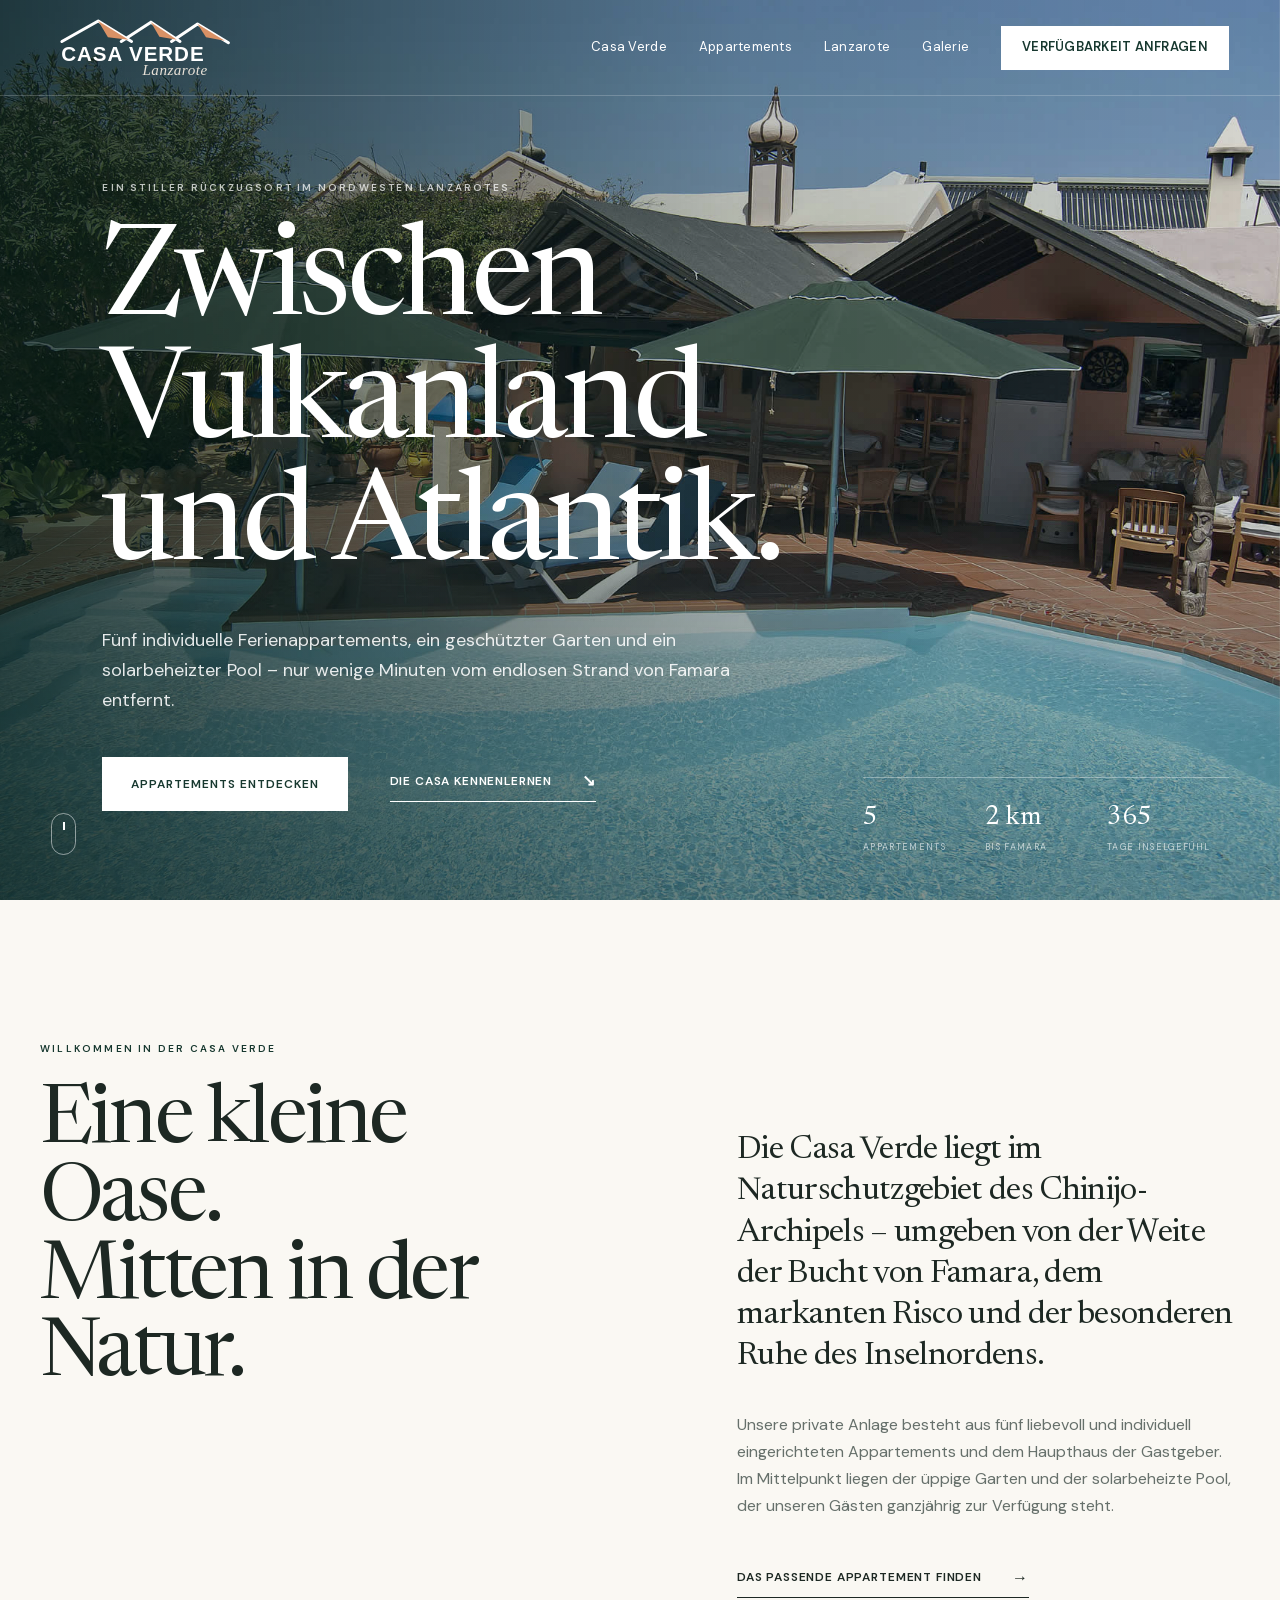
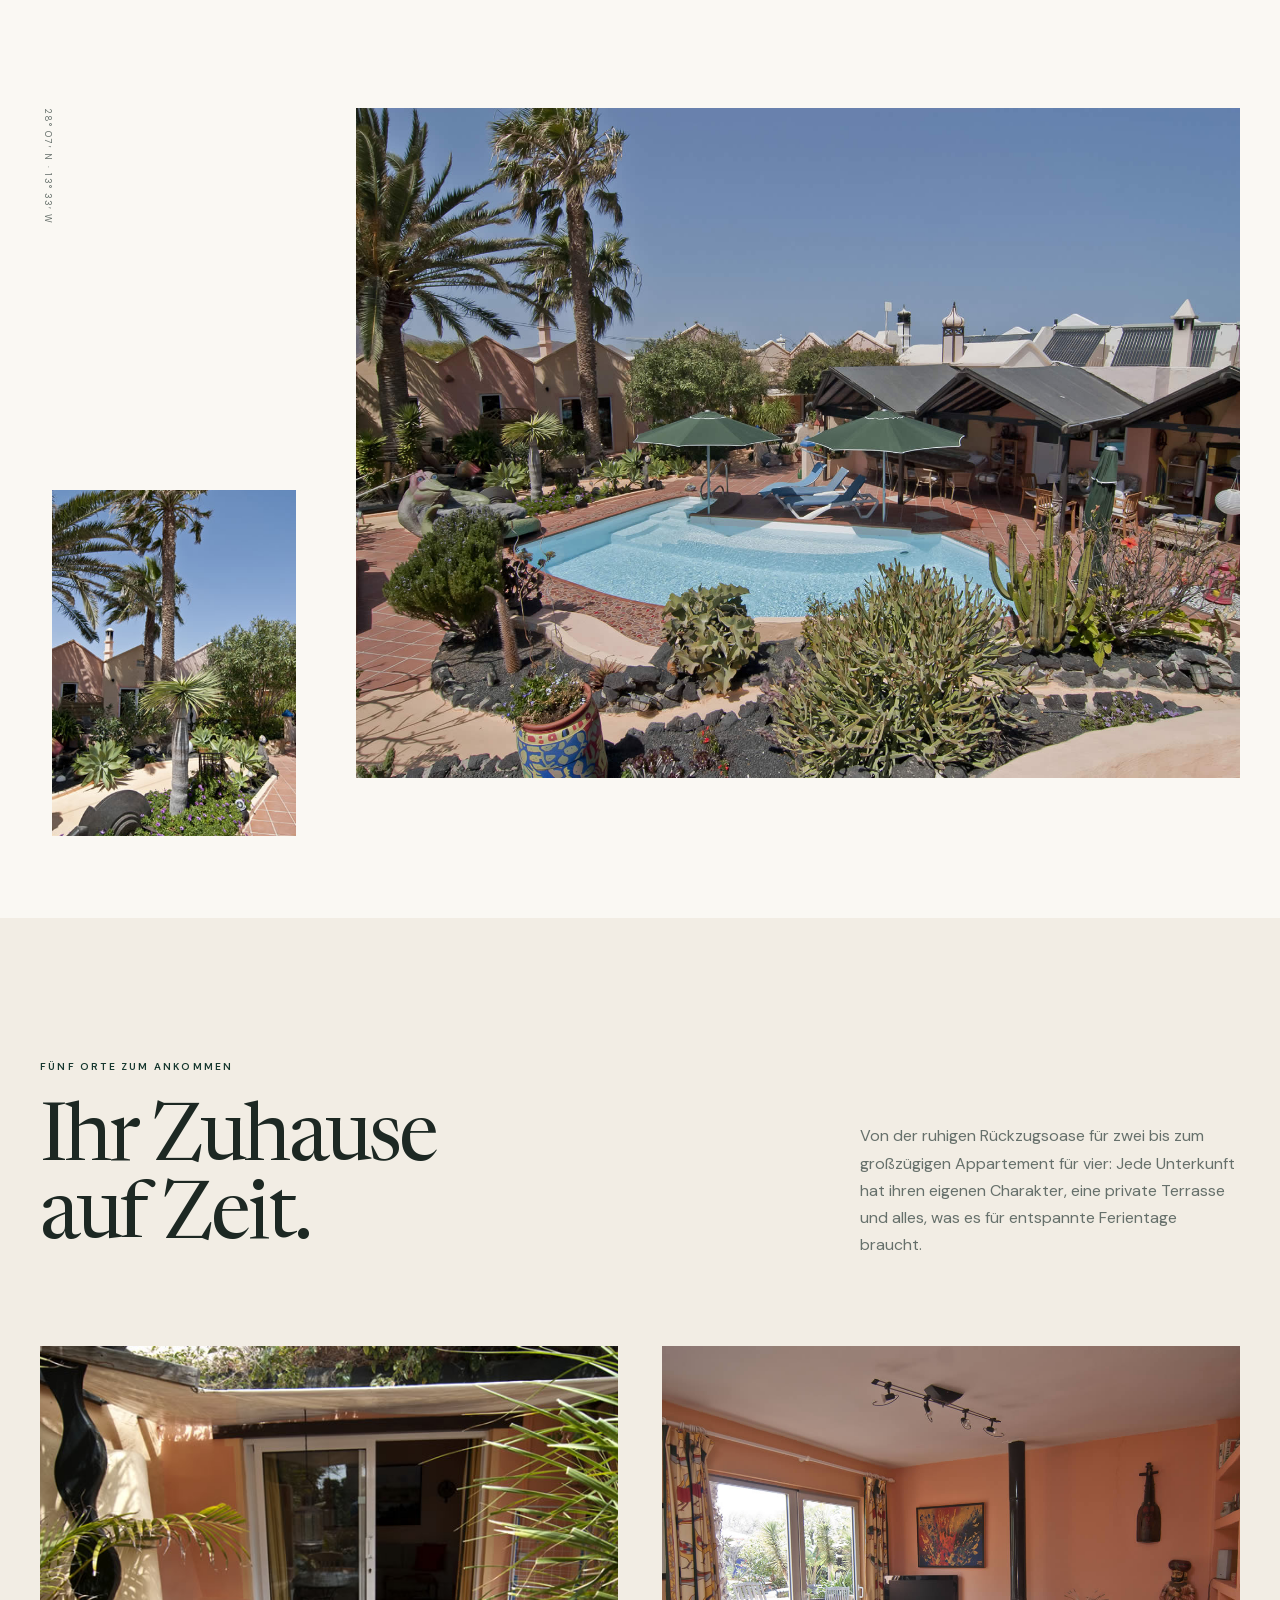
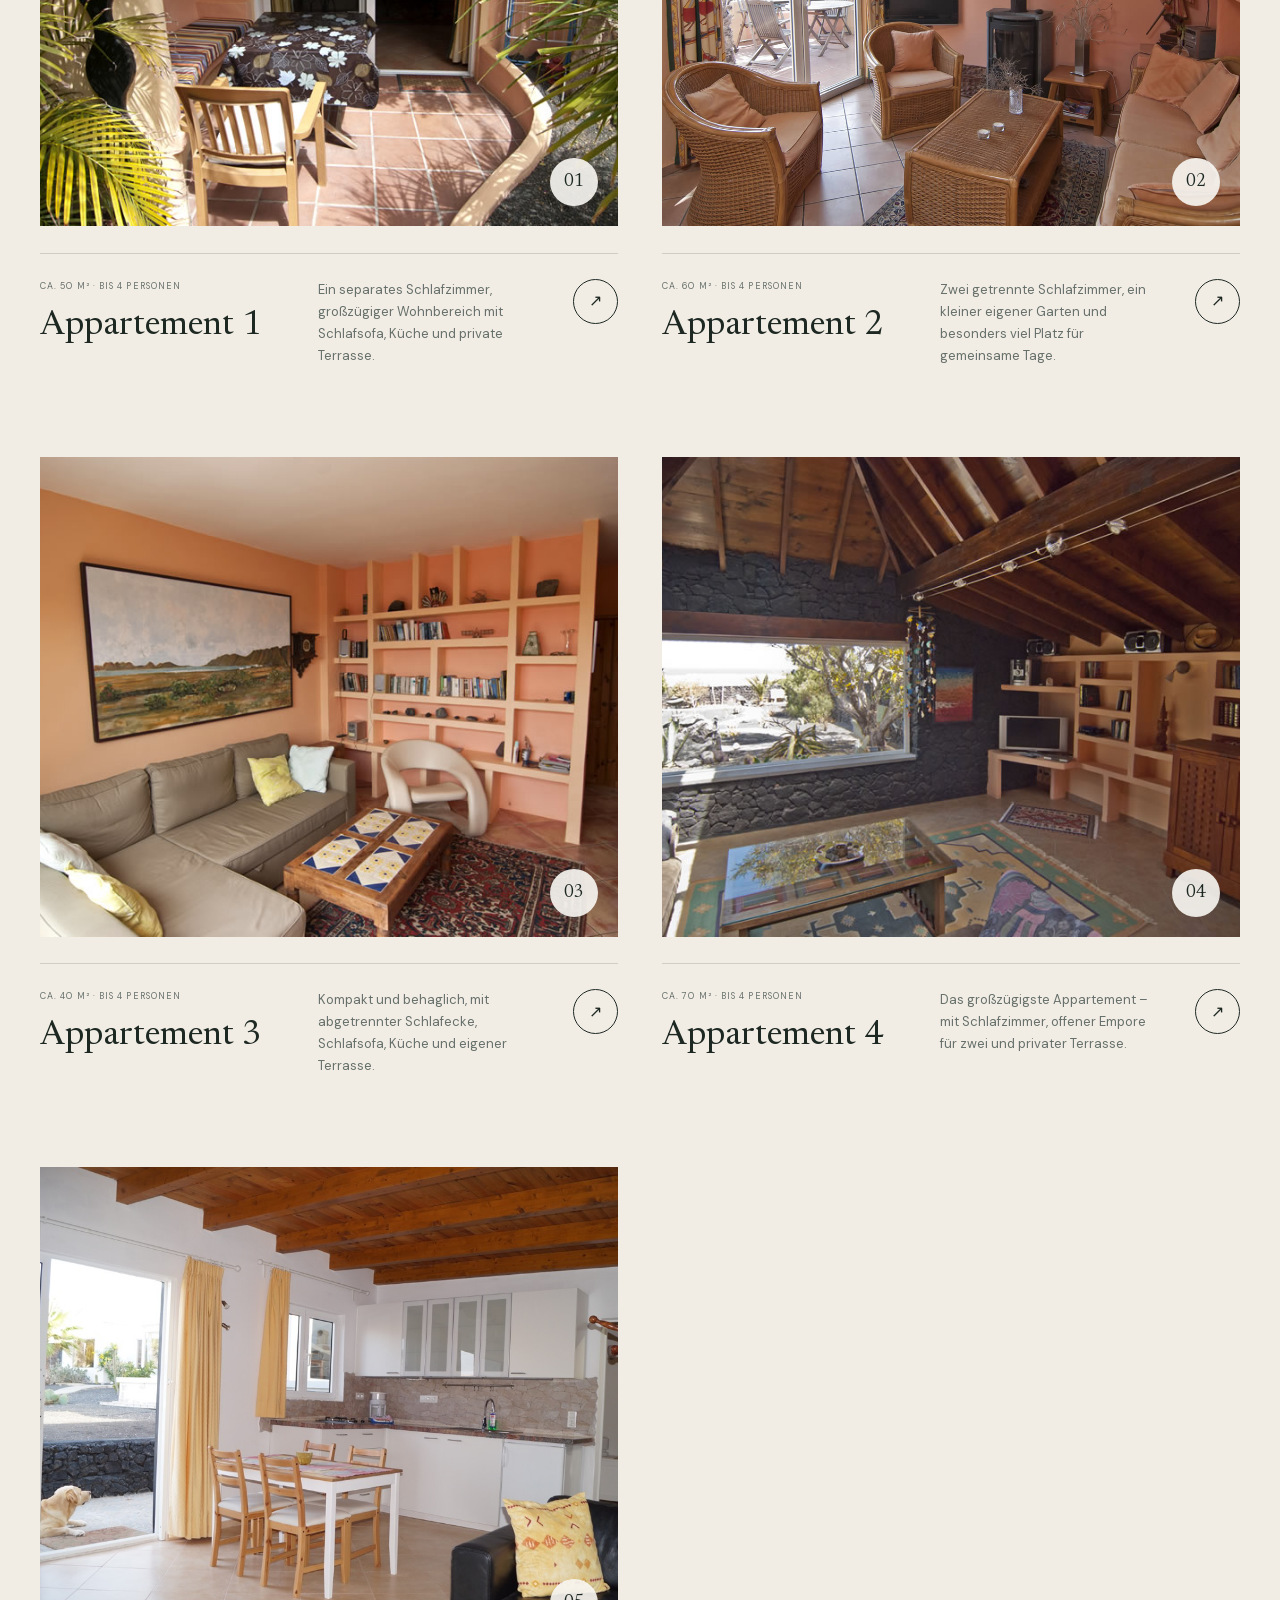
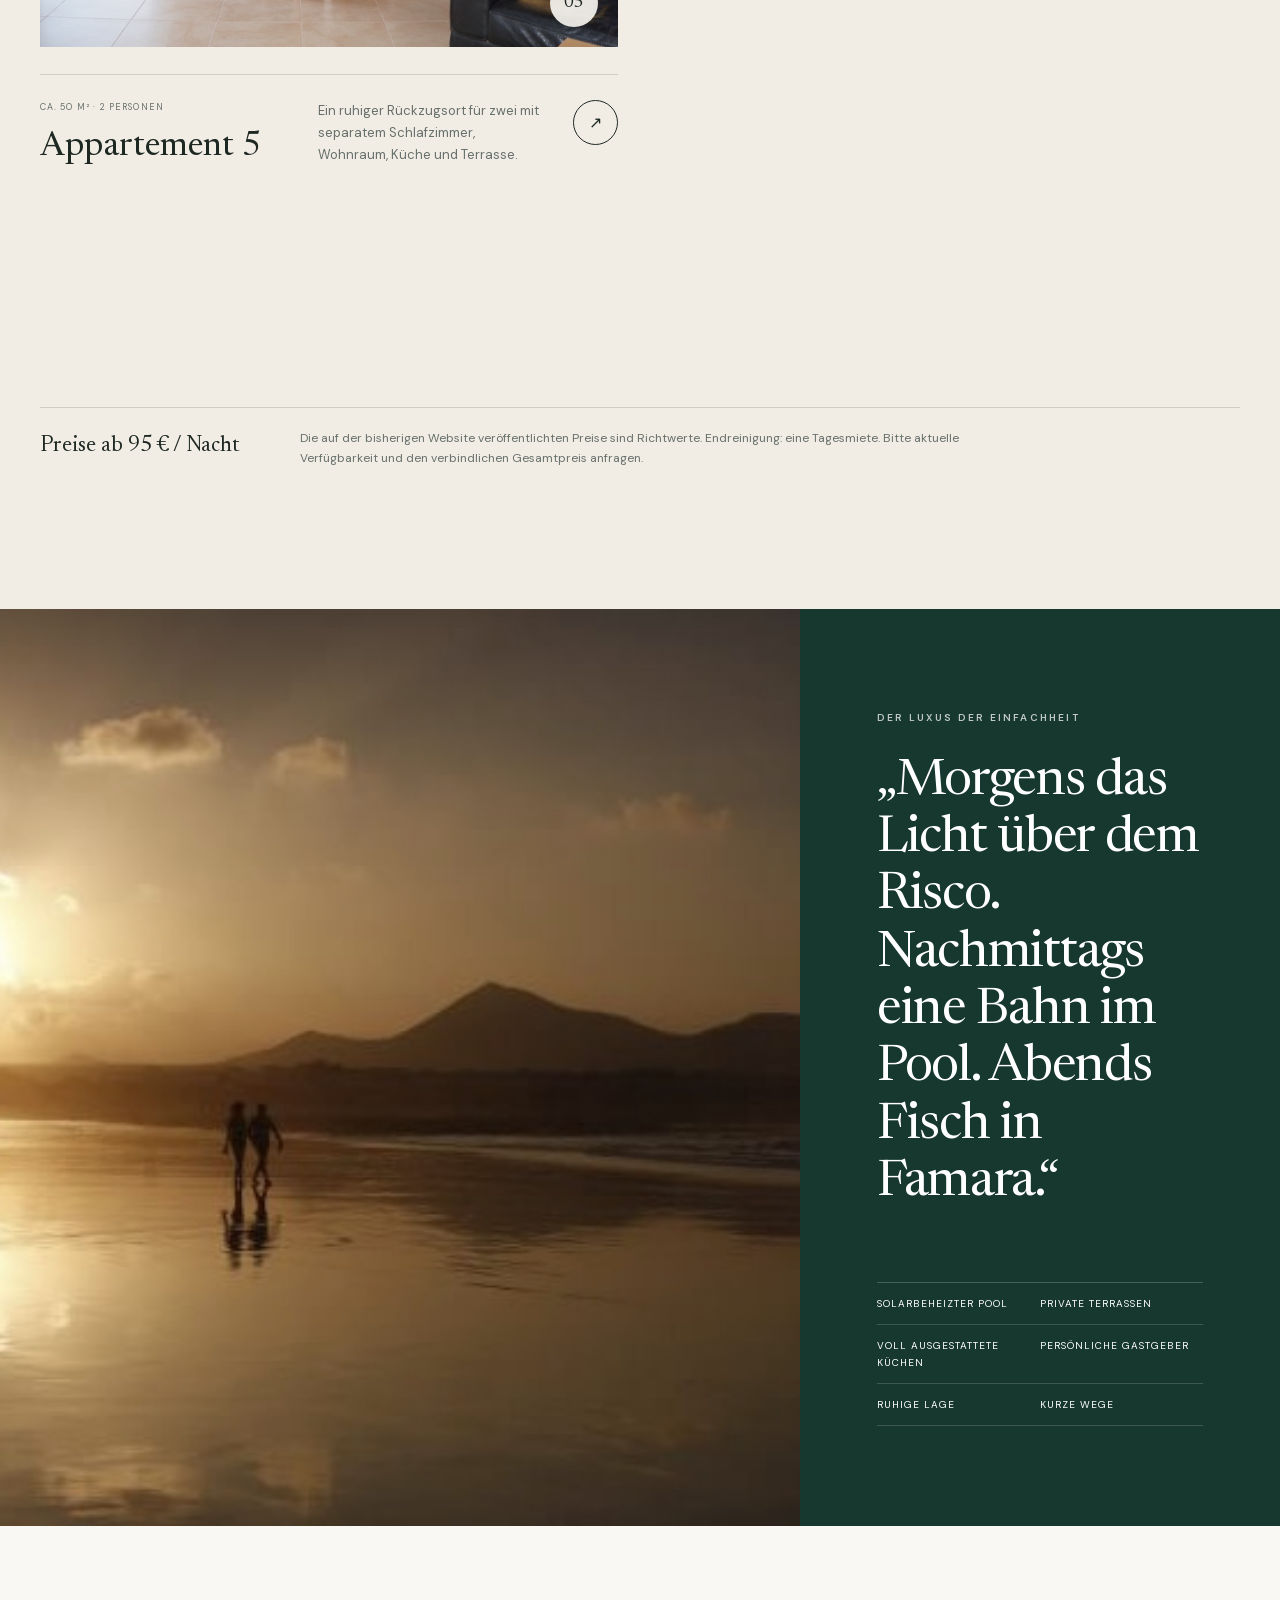
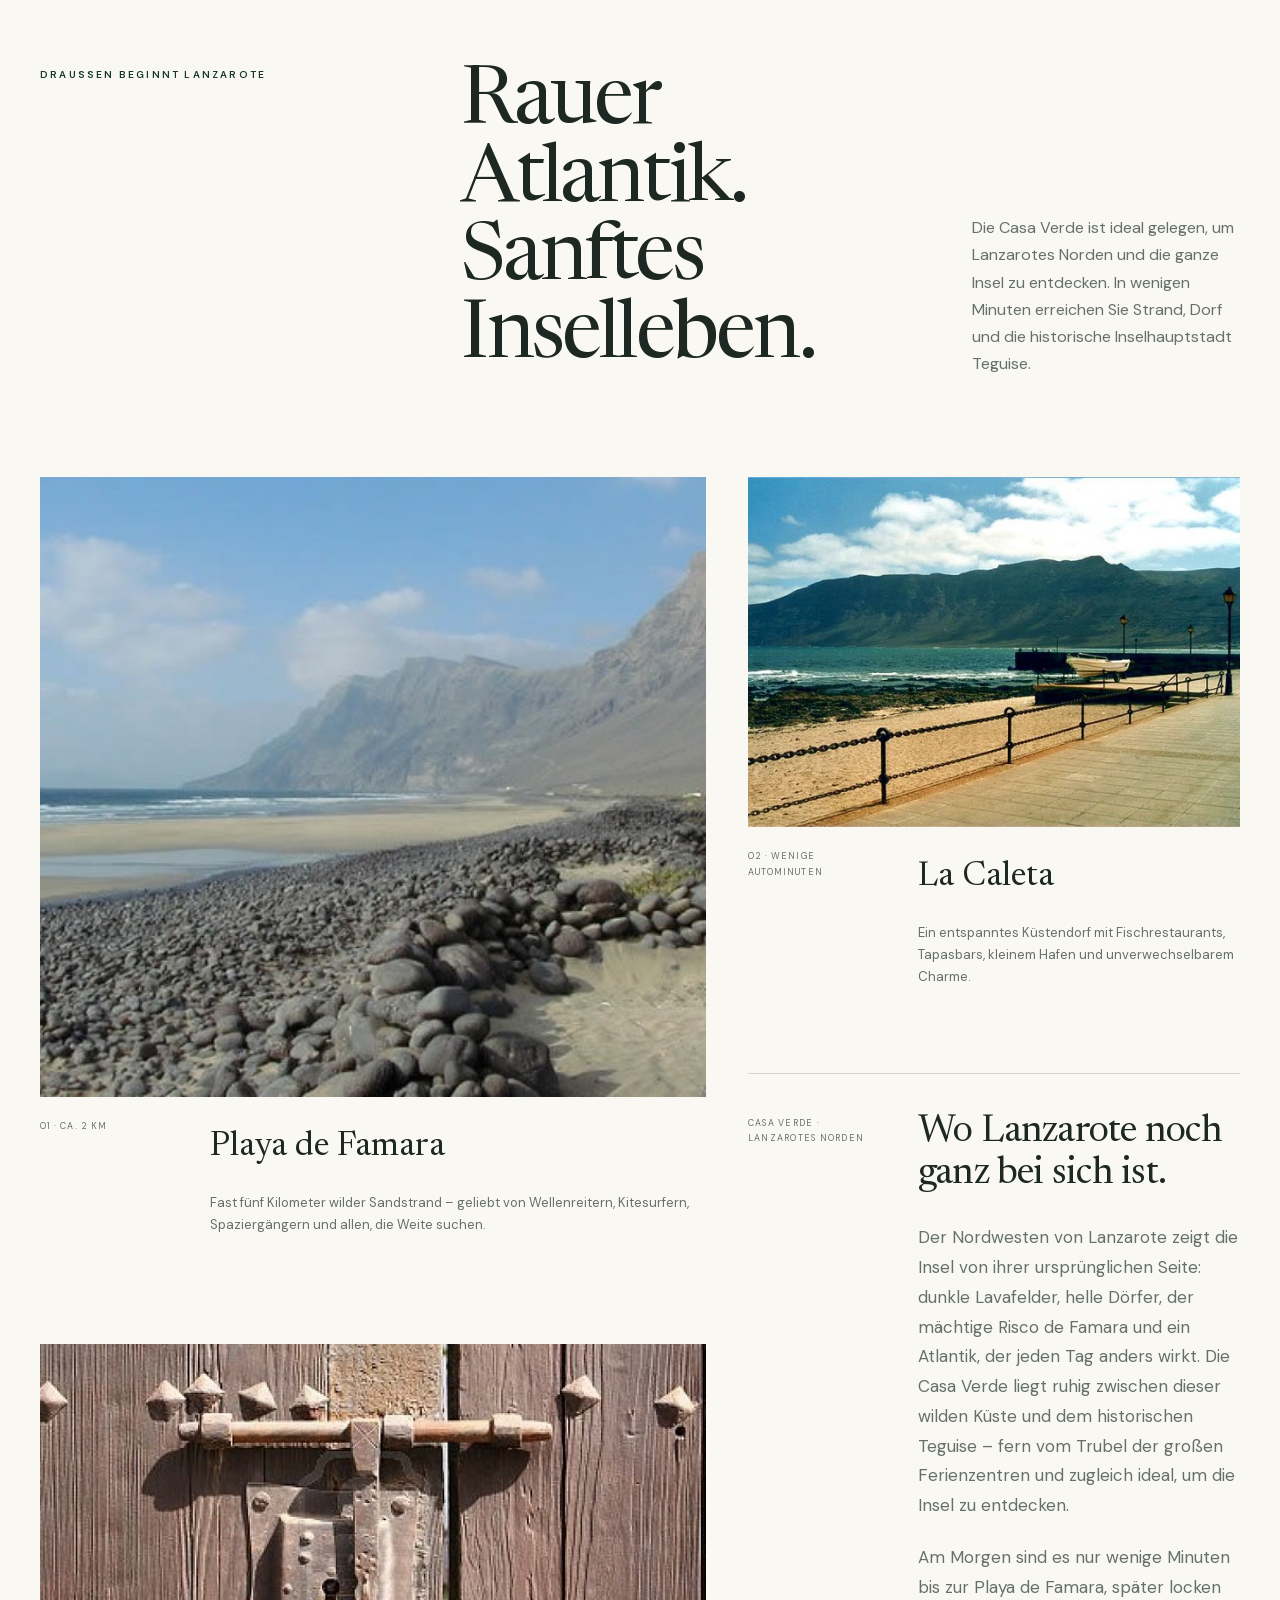
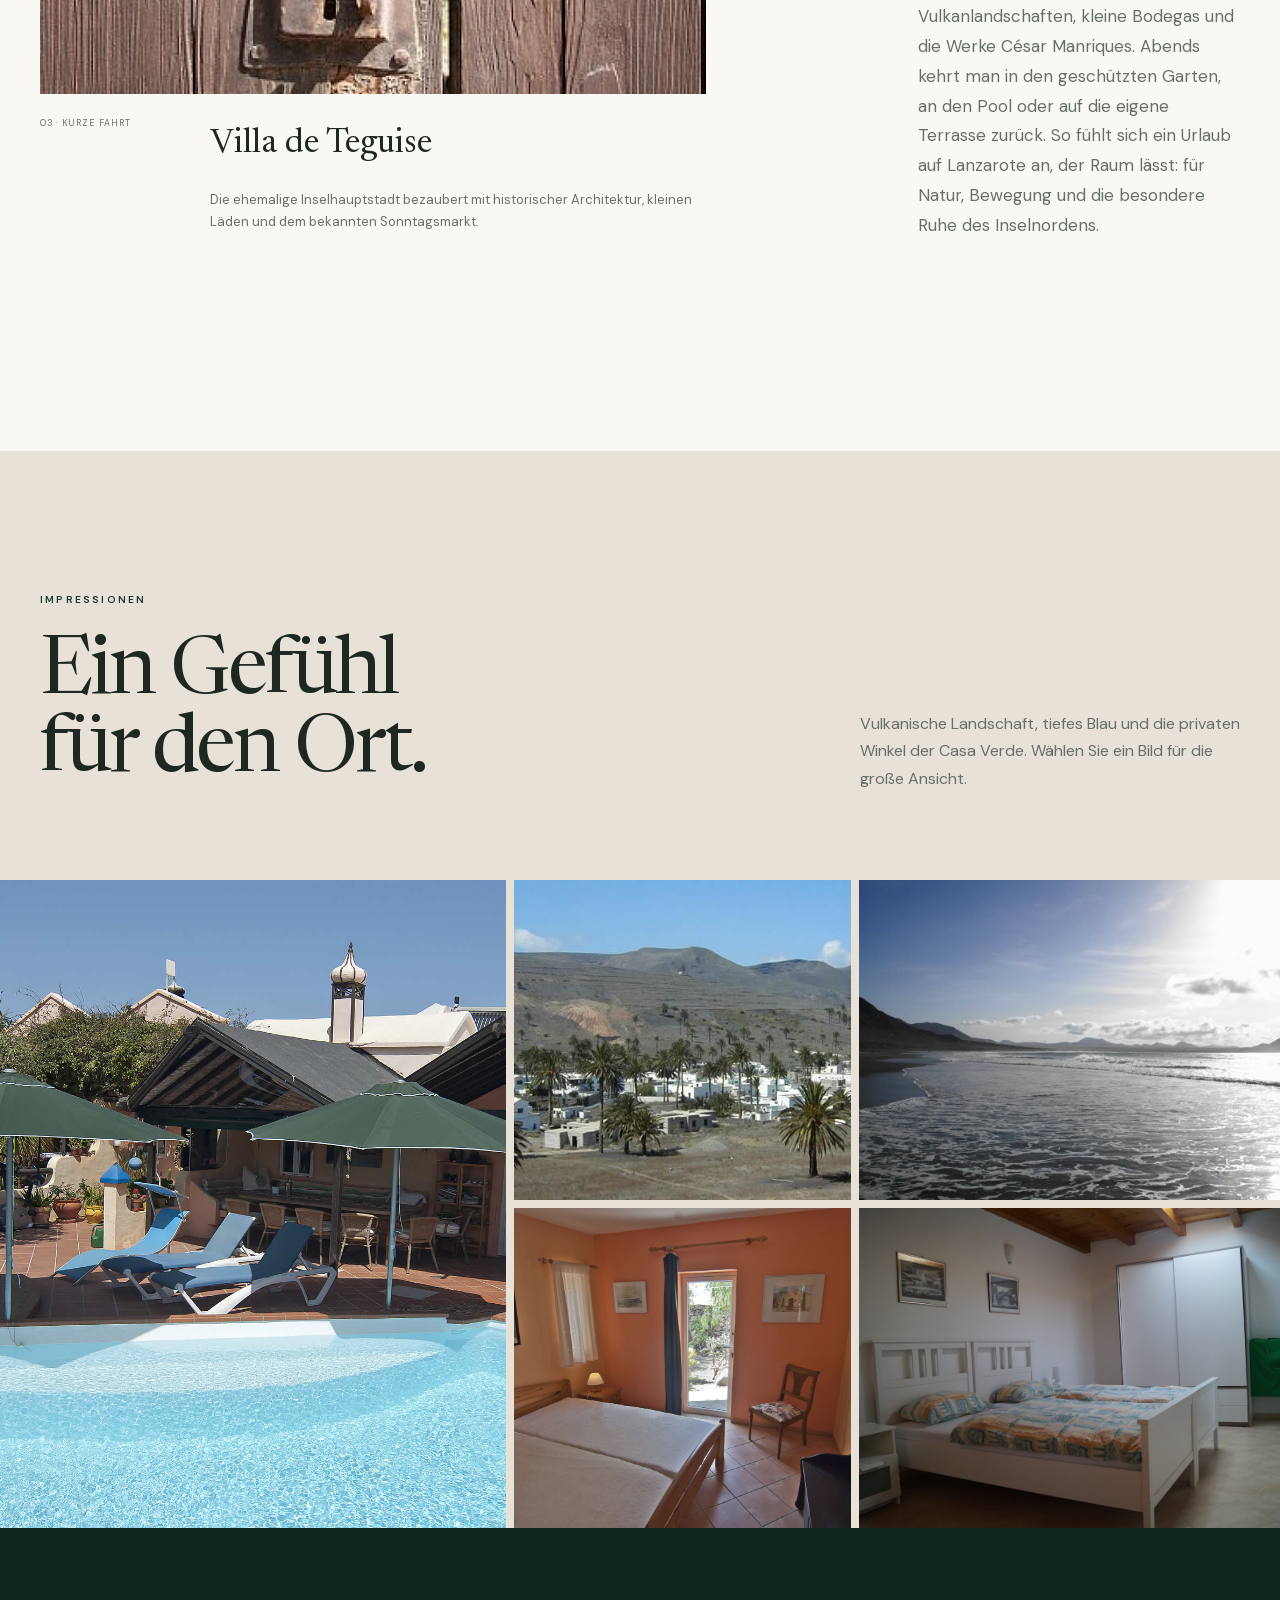
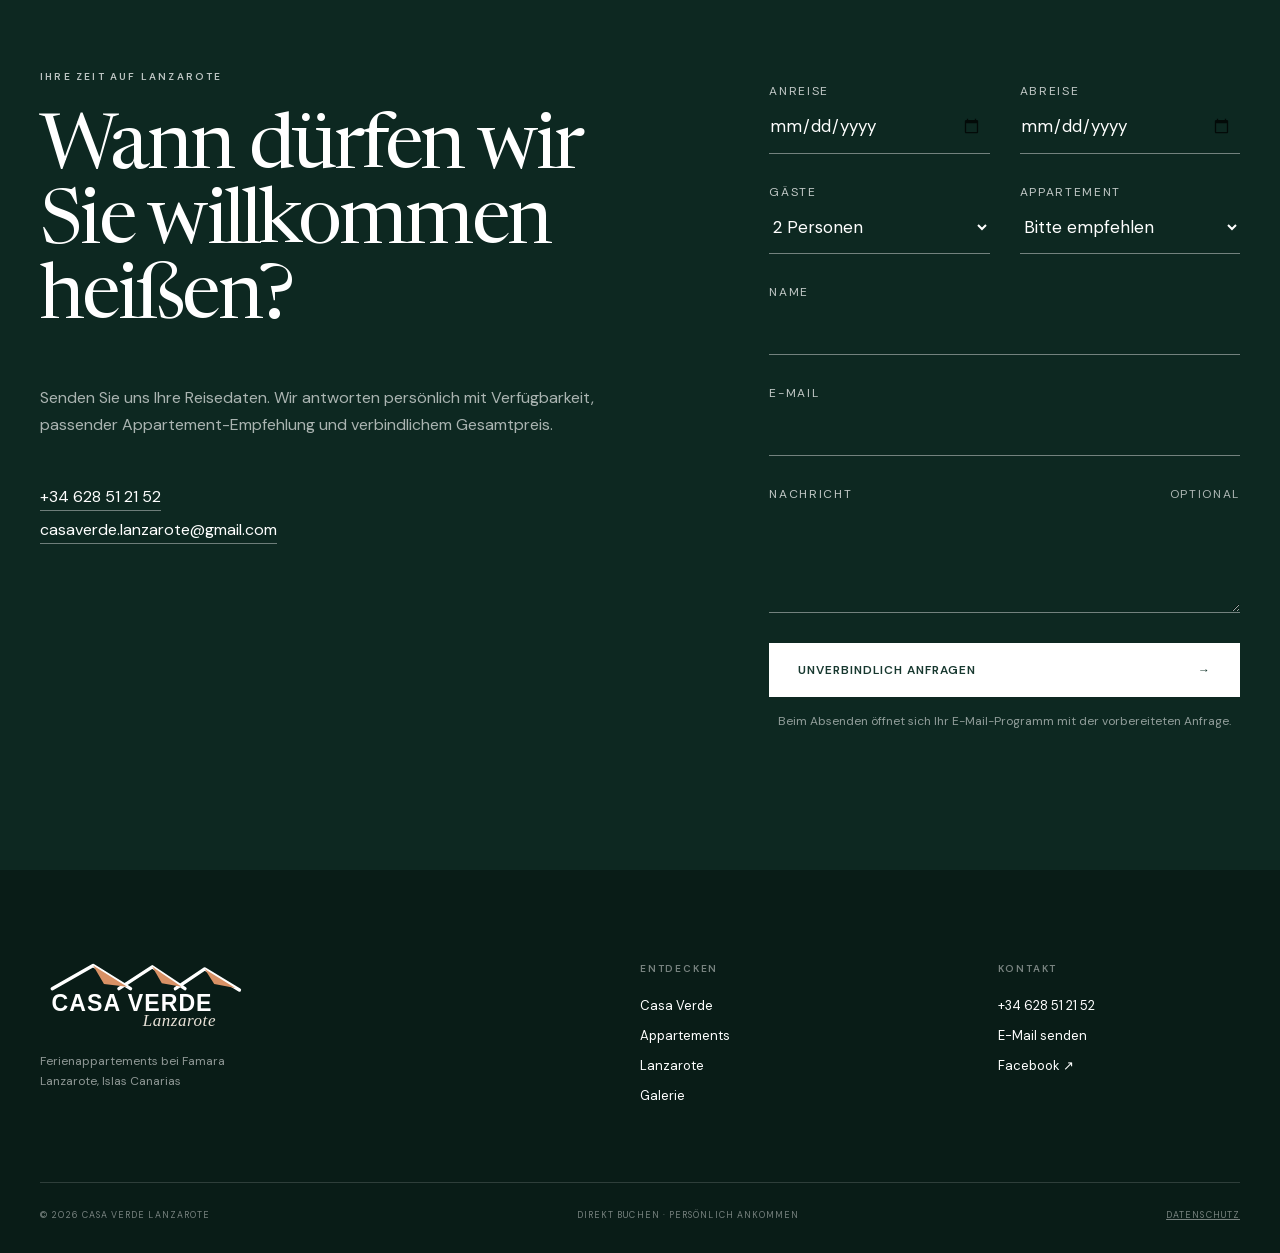
==== commit c524be9c: "Kalender-Icons im Buchungsformular aufhellen" ====
--- a/index.html
+++ b/index.html
@@ -9,7 +9,7 @@
   <link rel="icon" href="assets/images/originals/casaverdelogo.png" type="image/png">
   <link rel="preload" href="assets/fonts/dm-sans-latin.woff2" as="font" type="font/woff2" crossorigin>
   <link rel="preload" href="assets/fonts/newsreader-latin.woff2" as="font" type="font/woff2" crossorigin>
-  <link rel="stylesheet" href="assets/css/styles.css?v=20260814-6">
+  <link rel="stylesheet" href="assets/css/styles.css?v=20260814-7">
   <script src="assets/js/main.js?v=20260814-5" defer></script>
 </head>
 <body>
--- a/assets/css/styles.css
+++ b/assets/css/styles.css
@@ -13,6 +13,7 @@
 .island-intro{display:grid;grid-template-columns:1fr 1.25fr .75fr;gap:5vw;align-items:end;margin-bottom:100px}.island-intro .eyebrow{align-self:start}.island-intro>p:last-child{margin:0;color:var(--muted)}.place-grid{display:grid;grid-template-columns:1.15fr .85fr;gap:42px;align-items:start}.place-column{min-width:0}.place-card{margin-bottom:65px}.place-column-left .place-card+.place-card{margin-top:95px}.place-card img{height:350px;object-fit:cover}.place-large img{height:620px}.place-card>div{display:grid;grid-template-columns:140px 1fr;gap:15px 30px;padding-top:22px}.place-card span{grid-row:1/3;font-size:9px;letter-spacing:.12em;text-transform:uppercase;color:var(--muted)}.place-card h3{font-family:var(--serif);font-size:34px;font-weight:400;margin:0}.place-card p{color:var(--muted);font-size:13px}.island-copy{display:grid;grid-template-columns:140px 1fr;gap:30px;margin-top:72px;padding-top:38px;border-top:1px solid var(--line)}.island-copy-label{margin:4px 0 0;font-size:9px!important;line-height:1.6;letter-spacing:.14em;text-transform:uppercase}.island-copy-content h4{max-width:460px;margin:0 0 28px;font-family:var(--serif);font-size:clamp(34px,3vw,48px);font-weight:400;line-height:1.08;letter-spacing:-.02em}.island-copy-content p{max-width:610px;margin:0 0 22px;color:var(--muted);font-size:17px;line-height:1.75}.island-copy-content p:last-child{margin-bottom:0}
 .gallery{padding-bottom:0;background:#e8e1d7}.gallery-grid{display:grid;grid-template-columns:1.2fr .8fr 1fr;grid-template-rows:320px 320px;gap:8px}.gallery-grid button{padding:0;border:0;background:none;overflow:hidden;cursor:zoom-in}.gallery-grid button:first-child{grid-row:1/3}.gallery-grid button:nth-child(2){grid-column:2/3}.gallery-grid button:nth-child(3){grid-column:2/3}.gallery-grid button:nth-child(4){grid-column:3/4;grid-row:1/2}.gallery-grid button:nth-child(5){grid-column:3/4;grid-row:2/3}.gallery-grid img{height:100%;object-fit:cover;transition:transform .55s,filter .55s}.gallery-grid button:hover img{transform:scale(1.04);filter:brightness(.85)}
 .booking{background:var(--forest-deep);color:white}.booking-grid{display:grid;grid-template-columns:1fr .8fr;gap:11vw}.booking-copy h2{font-size:clamp(58px,6vw,90px);margin-bottom:45px}.booking-copy>p:not(.eyebrow){max-width:590px;color:rgba(255,255,255,.65)}.contact-links{display:flex;flex-direction:column;align-items:flex-start;gap:5px;margin-top:45px}.contact-links a{color:white;text-decoration:none;border-bottom:1px solid rgba(255,255,255,.4)}.booking-form{padding-top:15px}.booking-form label{display:block;margin-bottom:30px;font-size:12px;line-height:1.4;letter-spacing:.14em;text-transform:uppercase;color:rgba(255,255,255,.74)}.booking-form label span{float:right;color:rgba(255,255,255,.66)}.booking-form input,.booking-form select,.booking-form textarea{display:block;width:100%;min-height:54px;padding:13px 8px 13px 0;background:transparent;border:0;border-bottom:1px solid rgba(255,255,255,.42);border-radius:0;color:white;outline:none;font-size:17px;line-height:1.45;text-transform:none;letter-spacing:0}.booking-form input::placeholder,.booking-form textarea::placeholder{color:rgba(255,255,255,.68);opacity:1}.booking-form select option{color:#111}.booking-form textarea{min-height:110px;resize:vertical}.booking-form input:focus,.booking-form select:focus,.booking-form textarea:focus{border-color:white}.form-row{display:grid;grid-template-columns:1fr 1fr;gap:30px}.form-note{margin:15px 0 0;text-align:center;font-size:12px;line-height:1.5;color:rgba(255,255,255,.55)}
+.booking-form input[type=date]{color-scheme:dark}.booking-form input[type=date]::-webkit-calendar-picker-indicator{filter:invert(1);opacity:.74;cursor:pointer}
 .site-footer{padding:90px 0 30px;background:#091c17;color:white}.footer-grid{display:grid;grid-template-columns:2fr 1fr 1fr;gap:9vw;padding-bottom:75px}.footer-brand{display:flex;gap:20px}.footer-brand strong{font-family:var(--serif);font-size:36px;font-weight:400}.footer-brand p{color:rgba(255,255,255,.55);font-size:12px}.footer-grid h3{font-size:10px;letter-spacing:.18em;text-transform:uppercase;color:rgba(255,255,255,.45)}.footer-grid>div:not(:first-child){display:flex;flex-direction:column;align-items:flex-start;gap:8px}.footer-grid a{color:white;text-decoration:none;font-size:13px}.footer-bottom{display:flex;justify-content:space-between;padding-top:25px;border-top:1px solid rgba(255,255,255,.15);font-size:9px;letter-spacing:.12em;text-transform:uppercase;color:rgba(255,255,255,.45)}.footer-bottom a{color:inherit}
 .apartment-dialog,.lightbox{width:min(1180px,94vw);max-width:none;padding:0;border:0;background:var(--paper);color:var(--ink);box-shadow:0 30px 100px rgba(0,0,0,.4)}dialog::backdrop{background:rgba(5,20,16,.82);backdrop-filter:blur(4px)}.apartment-dialog[open]{display:grid;grid-template-columns:1.18fr .82fr}.dialog-close{position:absolute;z-index:5;top:18px;right:18px;width:42px;height:42px;border:0;border-radius:50%;background:rgba(250,248,243,.9);font-size:28px;line-height:1;cursor:pointer}.dialog-gallery{position:relative;min-height:650px;background:#ddd}.dialog-gallery>img{position:absolute;inset:0;height:100%;object-fit:cover}.gallery-arrow{position:absolute;z-index:2;bottom:24px;width:44px;height:44px;border:0;border-radius:50%;background:rgba(250,248,243,.9);cursor:pointer}.gallery-arrow.prev{left:24px}.gallery-arrow.next{left:76px}.dialog-gallery>span{position:absolute;z-index:2;right:24px;bottom:30px;padding:5px 11px;background:rgba(9,28,23,.75);color:white;font-size:10px;letter-spacing:.12em}.dialog-content{padding:85px 55px;overflow:auto}.dialog-content h2{font-size:58px;margin-bottom:28px}.dialog-content>p:not(.eyebrow){color:var(--muted)}.dialog-content ul{display:grid;grid-template-columns:1fr 1fr;gap:8px 20px;padding:20px 0;margin:25px 0;border-top:1px solid var(--line);border-bottom:1px solid var(--line);list-style:none;font-size:11px;text-transform:uppercase;letter-spacing:.07em}.dialog-content li:before{content:"✓";margin-right:8px;color:var(--sage)}.dialog-rate{display:flex;flex-direction:column;margin-bottom:30px}.dialog-rate strong{font-family:var(--serif);font-size:28px;font-weight:400}.dialog-rate span{font-size:10px;color:var(--muted)}.dialog-rate .dialog-extra-person{margin-top:7px;color:var(--ink);font-size:11px;font-weight:600}.lightbox{width:min(1500px,96vw);height:min(920px,92vh);background:#0a1713}.lightbox[open]{display:grid;place-items:center}.lightbox img{width:100%;height:100%;object-fit:contain}.reveal{opacity:0;transform:translateY(35px);transition:opacity .8s,transform .8s}.reveal.is-visible{opacity:1;transform:none}.legal-page{background:var(--paper)}.legal-page .site-header{position:relative}.legal{max-width:850px;padding:100px 0}.legal h1{font-family:var(--serif);font-size:80px;font-weight:400}.legal-content{margin-top:70px}.legal-content h2{font-family:var(--serif);font-size:32px;line-height:1.15;margin-top:45px}.legal-content p,.legal-content li{color:var(--muted)}.legal-content ul{padding-left:1.2em}.legal-content li+li{margin-top:14px}.legal-content a{color:var(--forest);text-underline-offset:3px}
 @media(max-width:1000px){:root{--container:min(100% - 40px,900px)}.section{padding:100px 0}.site-header{height:76px;padding:0 20px}.nav-toggle{display:flex;flex-direction:column;gap:7px;padding:12px;z-index:3}.nav-toggle span{width:25px;height:1px;background:currentColor;transition:.25s}.nav-toggle[aria-expanded=true] span:first-child{transform:translateY(4px) rotate(45deg)}.nav-toggle[aria-expanded=true] span:last-child{transform:translateY(-4px) rotate(-45deg)}.site-nav{position:fixed;inset:0;display:flex;flex-direction:column;align-items:flex-start;justify-content:center;gap:26px;padding:15vw;background:var(--forest-deep);color:white;transform:translateX(100%);transition:.35s}.site-nav.is-open{transform:none}.site-nav>a{font-family:var(--serif);font-size:40px}.site-nav .button{font-family:var(--sans);font-size:11px;margin-top:20px}.hero-content{width:82vw}.hero-facts{display:none}.intro-grid,.section-head,.booking-grid{grid-template-columns:1fr}.intro-copy{padding-top:40px}.section-head{gap:40px}.section-head>p{max-width:560px}.image-composition{grid-template-columns:.7fr 1.3fr}.image-main{grid-column:2/3}.experience{grid-template-columns:1fr;padding:0}.experience-image{height:65vw}.experience-panel{padding:90px 8vw}.island-intro{grid-template-columns:1fr 1fr}.island-intro>p:last-child{grid-column:2}.place-grid{grid-template-columns:1fr 1fr}.place-card:nth-child(3){margin-top:0}.place-large img{height:460px}.island-copy{margin-left:0}.gallery{padding-bottom:8px}.gallery-grid{grid-template-rows:250px 250px}.apartment-dialog[open]{grid-template-columns:1fr}.dialog-gallery{min-height:54vh}.dialog-content{padding:50px}.footer-grid{grid-template-columns:1.5fr 1fr 1fr}}
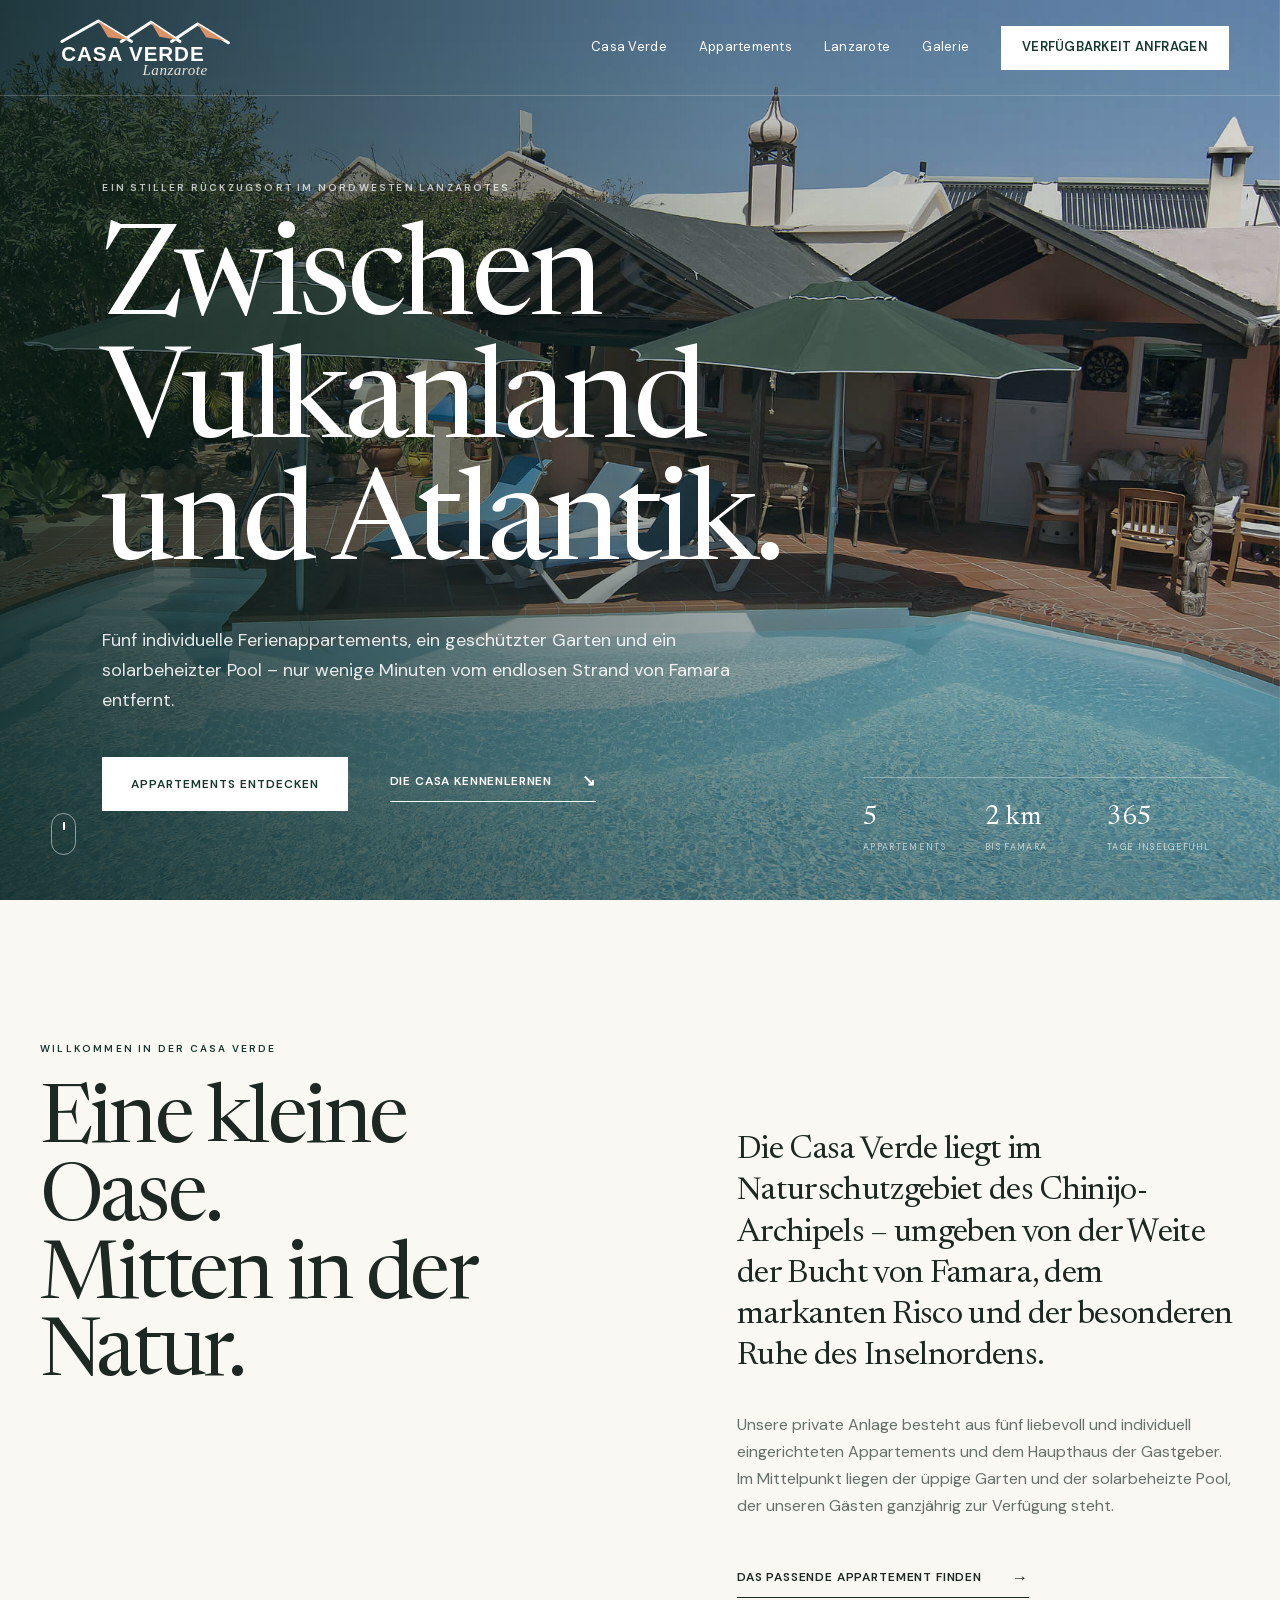
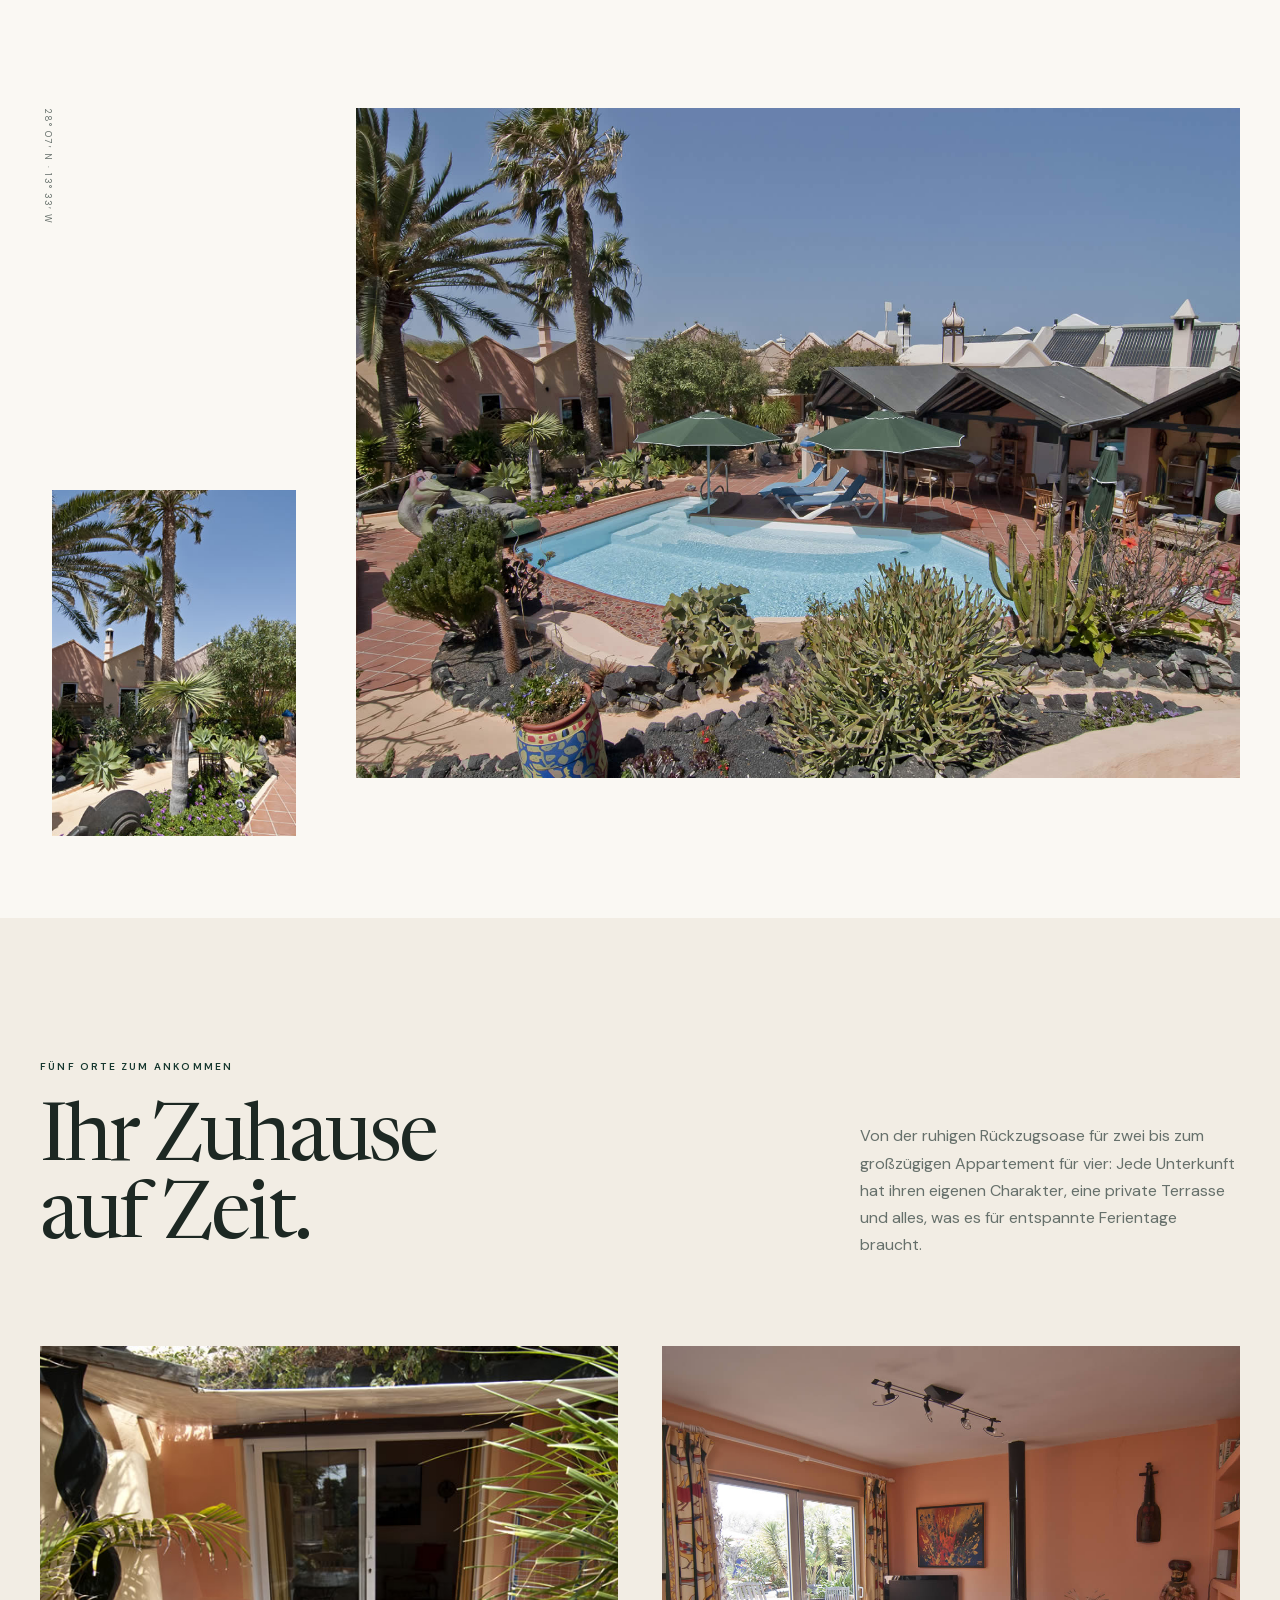
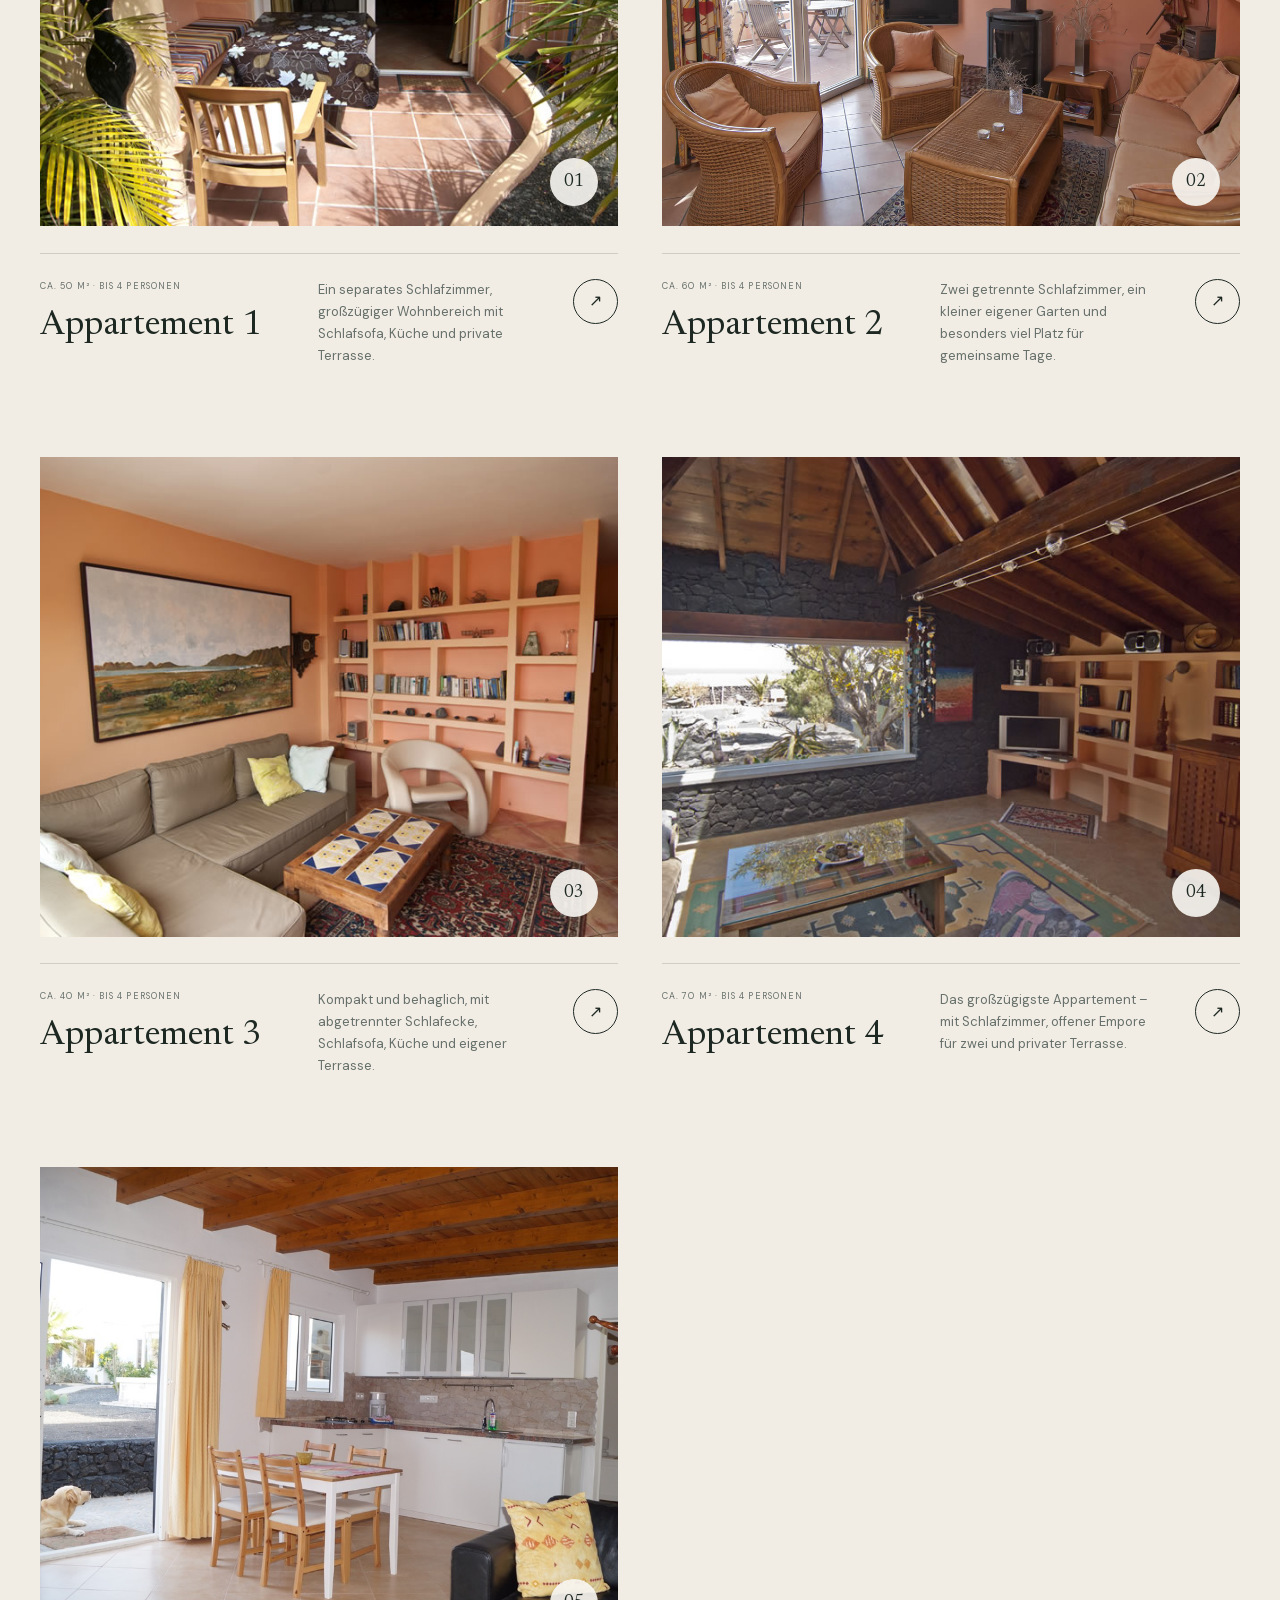
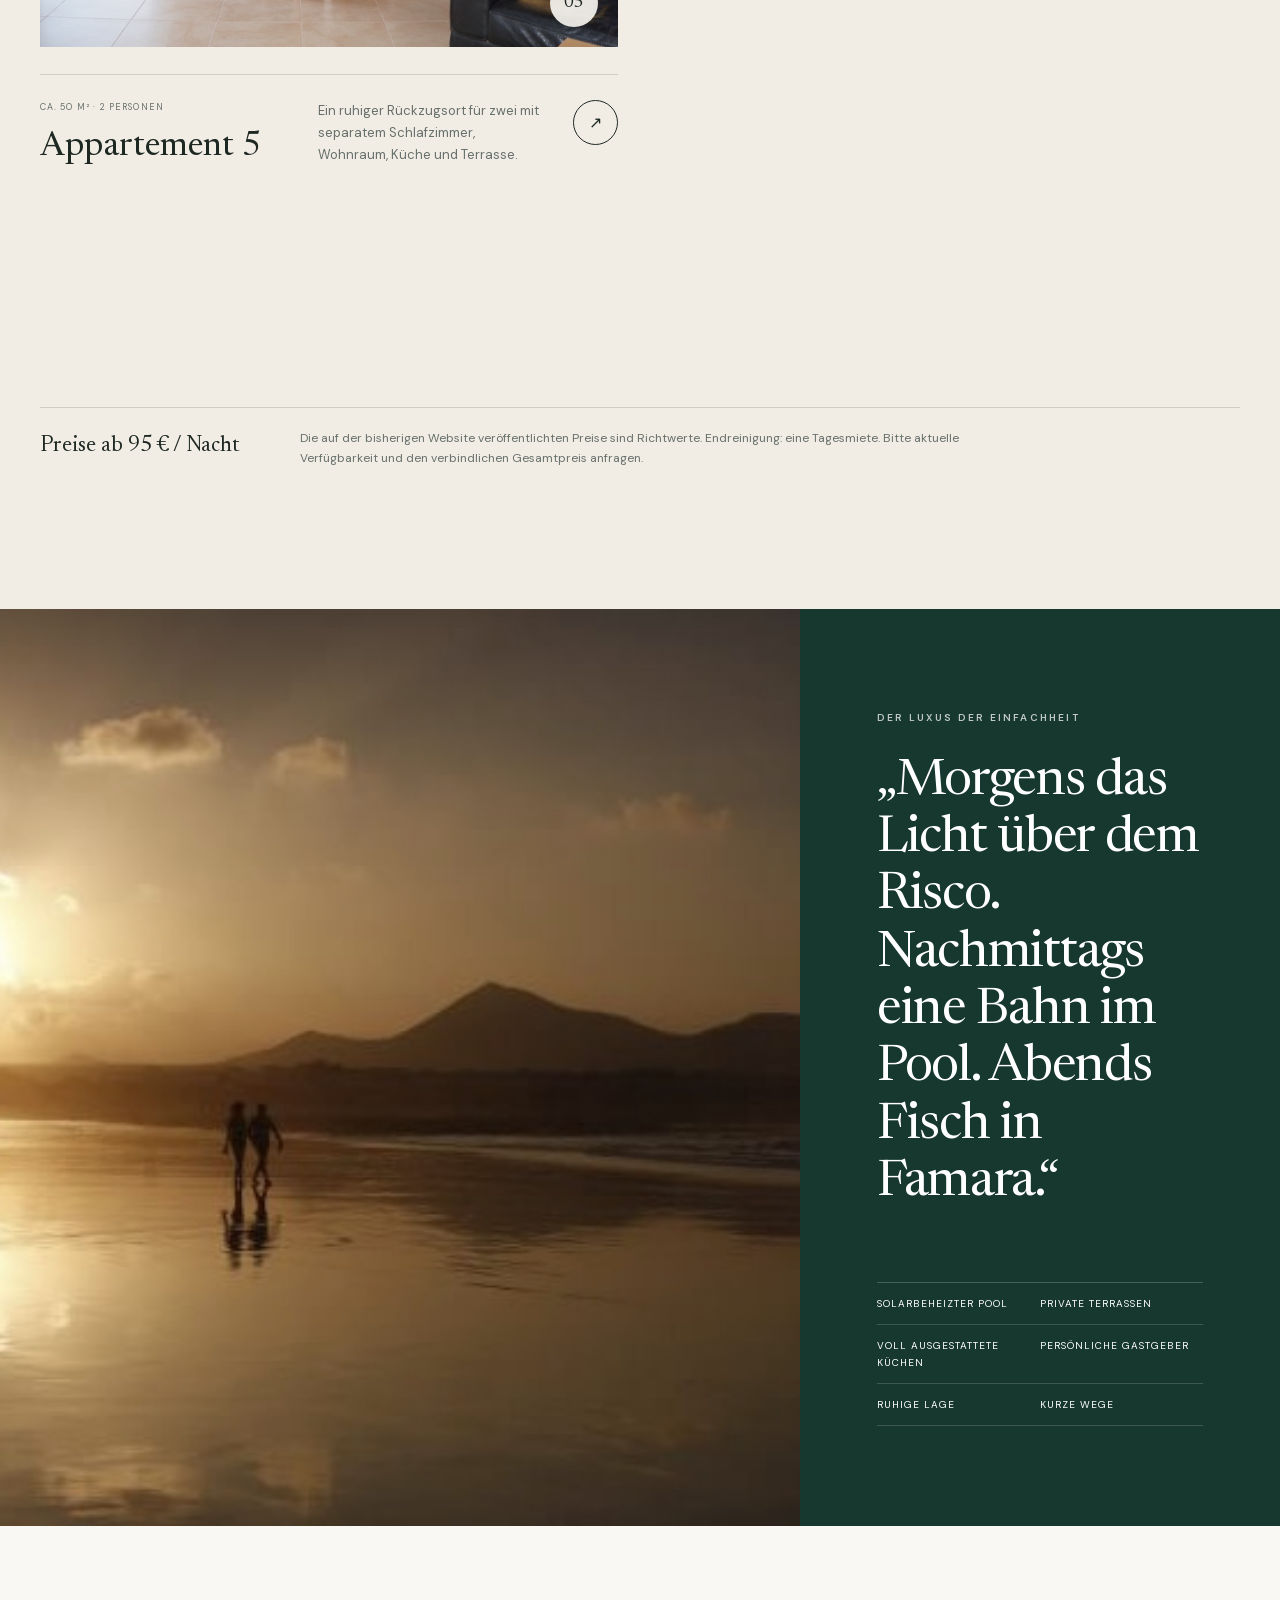
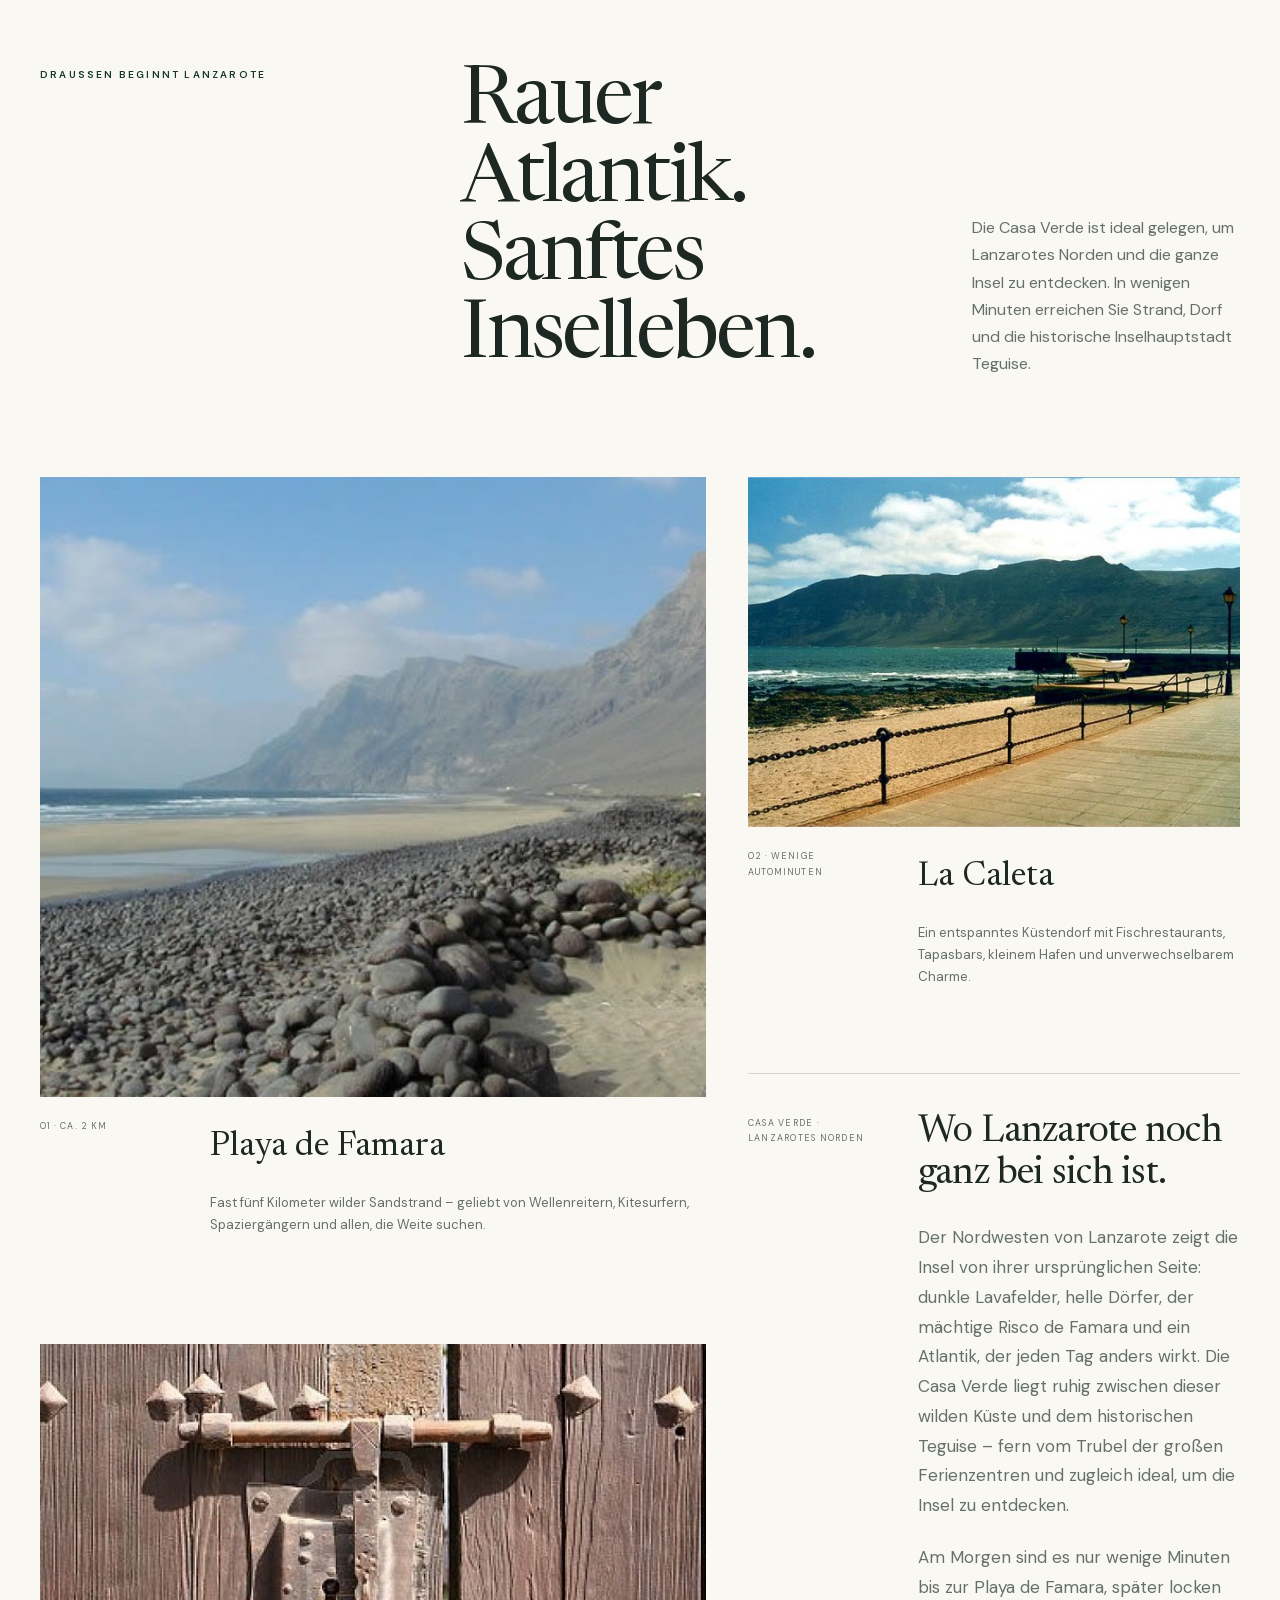
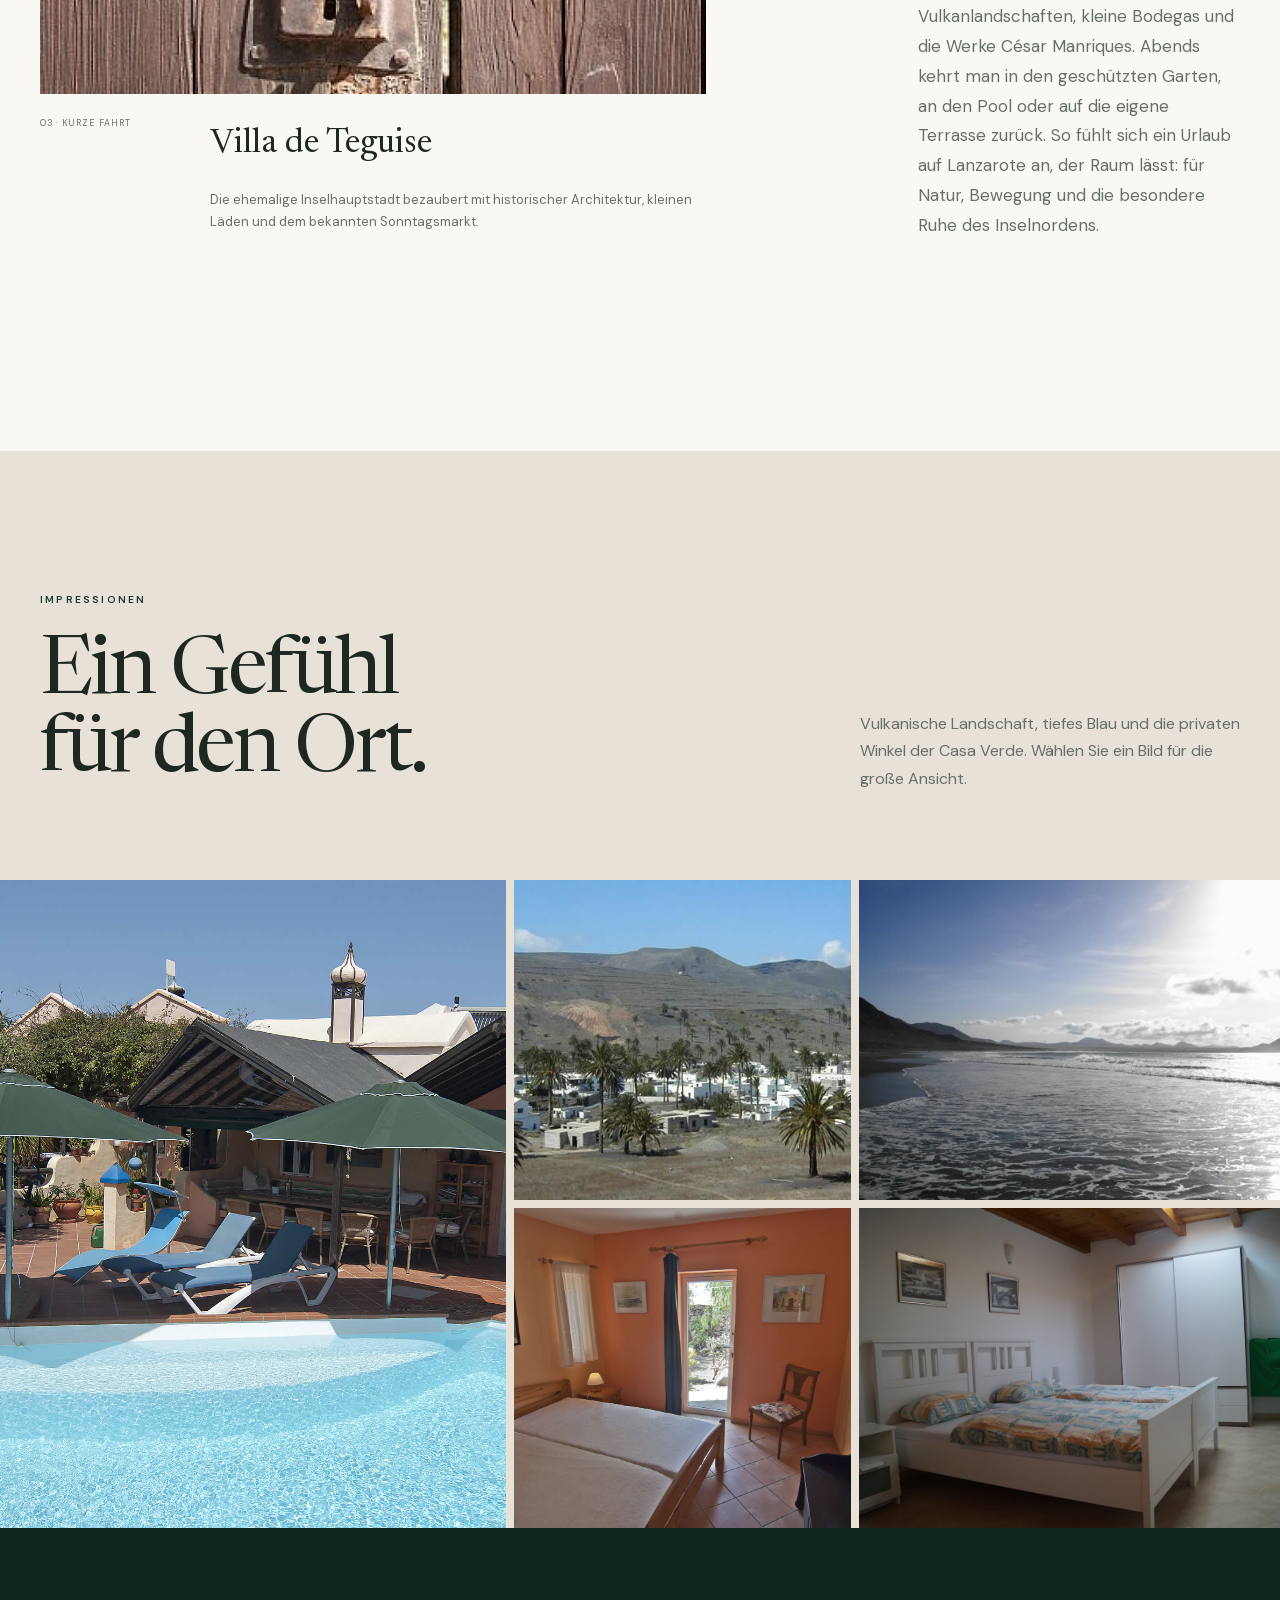
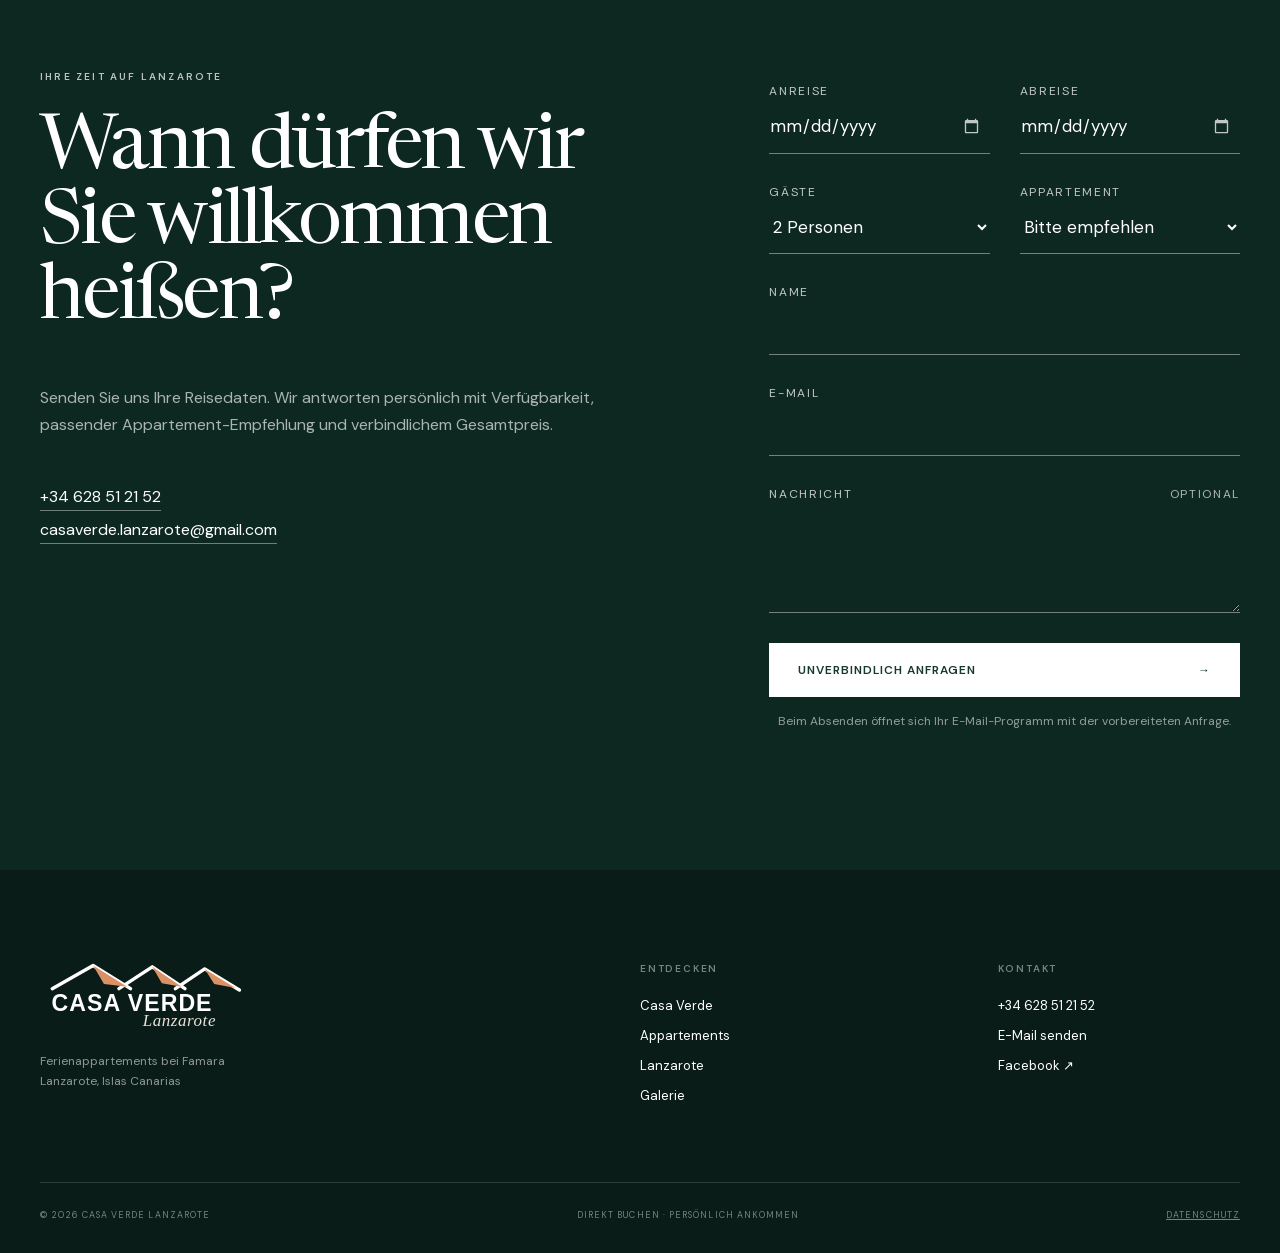
==== commit 231e21e2: "Kalender-Icon-Farbkonflikt beheben" ====
--- a/index.html
+++ b/index.html
@@ -9,7 +9,7 @@
   <link rel="icon" href="assets/images/originals/casaverdelogo.png" type="image/png">
   <link rel="preload" href="assets/fonts/dm-sans-latin.woff2" as="font" type="font/woff2" crossorigin>
   <link rel="preload" href="assets/fonts/newsreader-latin.woff2" as="font" type="font/woff2" crossorigin>
-  <link rel="stylesheet" href="assets/css/styles.css?v=20260814-7">
+  <link rel="stylesheet" href="assets/css/styles.css?v=20260814-8">
   <script src="assets/js/main.js?v=20260814-5" defer></script>
 </head>
 <body>
--- a/assets/css/styles.css
+++ b/assets/css/styles.css
@@ -13,7 +13,7 @@
 .island-intro{display:grid;grid-template-columns:1fr 1.25fr .75fr;gap:5vw;align-items:end;margin-bottom:100px}.island-intro .eyebrow{align-self:start}.island-intro>p:last-child{margin:0;color:var(--muted)}.place-grid{display:grid;grid-template-columns:1.15fr .85fr;gap:42px;align-items:start}.place-column{min-width:0}.place-card{margin-bottom:65px}.place-column-left .place-card+.place-card{margin-top:95px}.place-card img{height:350px;object-fit:cover}.place-large img{height:620px}.place-card>div{display:grid;grid-template-columns:140px 1fr;gap:15px 30px;padding-top:22px}.place-card span{grid-row:1/3;font-size:9px;letter-spacing:.12em;text-transform:uppercase;color:var(--muted)}.place-card h3{font-family:var(--serif);font-size:34px;font-weight:400;margin:0}.place-card p{color:var(--muted);font-size:13px}.island-copy{display:grid;grid-template-columns:140px 1fr;gap:30px;margin-top:72px;padding-top:38px;border-top:1px solid var(--line)}.island-copy-label{margin:4px 0 0;font-size:9px!important;line-height:1.6;letter-spacing:.14em;text-transform:uppercase}.island-copy-content h4{max-width:460px;margin:0 0 28px;font-family:var(--serif);font-size:clamp(34px,3vw,48px);font-weight:400;line-height:1.08;letter-spacing:-.02em}.island-copy-content p{max-width:610px;margin:0 0 22px;color:var(--muted);font-size:17px;line-height:1.75}.island-copy-content p:last-child{margin-bottom:0}
 .gallery{padding-bottom:0;background:#e8e1d7}.gallery-grid{display:grid;grid-template-columns:1.2fr .8fr 1fr;grid-template-rows:320px 320px;gap:8px}.gallery-grid button{padding:0;border:0;background:none;overflow:hidden;cursor:zoom-in}.gallery-grid button:first-child{grid-row:1/3}.gallery-grid button:nth-child(2){grid-column:2/3}.gallery-grid button:nth-child(3){grid-column:2/3}.gallery-grid button:nth-child(4){grid-column:3/4;grid-row:1/2}.gallery-grid button:nth-child(5){grid-column:3/4;grid-row:2/3}.gallery-grid img{height:100%;object-fit:cover;transition:transform .55s,filter .55s}.gallery-grid button:hover img{transform:scale(1.04);filter:brightness(.85)}
 .booking{background:var(--forest-deep);color:white}.booking-grid{display:grid;grid-template-columns:1fr .8fr;gap:11vw}.booking-copy h2{font-size:clamp(58px,6vw,90px);margin-bottom:45px}.booking-copy>p:not(.eyebrow){max-width:590px;color:rgba(255,255,255,.65)}.contact-links{display:flex;flex-direction:column;align-items:flex-start;gap:5px;margin-top:45px}.contact-links a{color:white;text-decoration:none;border-bottom:1px solid rgba(255,255,255,.4)}.booking-form{padding-top:15px}.booking-form label{display:block;margin-bottom:30px;font-size:12px;line-height:1.4;letter-spacing:.14em;text-transform:uppercase;color:rgba(255,255,255,.74)}.booking-form label span{float:right;color:rgba(255,255,255,.66)}.booking-form input,.booking-form select,.booking-form textarea{display:block;width:100%;min-height:54px;padding:13px 8px 13px 0;background:transparent;border:0;border-bottom:1px solid rgba(255,255,255,.42);border-radius:0;color:white;outline:none;font-size:17px;line-height:1.45;text-transform:none;letter-spacing:0}.booking-form input::placeholder,.booking-form textarea::placeholder{color:rgba(255,255,255,.68);opacity:1}.booking-form select option{color:#111}.booking-form textarea{min-height:110px;resize:vertical}.booking-form input:focus,.booking-form select:focus,.booking-form textarea:focus{border-color:white}.form-row{display:grid;grid-template-columns:1fr 1fr;gap:30px}.form-note{margin:15px 0 0;text-align:center;font-size:12px;line-height:1.5;color:rgba(255,255,255,.55)}
-.booking-form input[type=date]{color-scheme:dark}.booking-form input[type=date]::-webkit-calendar-picker-indicator{filter:invert(1);opacity:.74;cursor:pointer}
+.booking-form input[type=date]::-webkit-calendar-picker-indicator{filter:invert(1);opacity:.74;cursor:pointer}
 .site-footer{padding:90px 0 30px;background:#091c17;color:white}.footer-grid{display:grid;grid-template-columns:2fr 1fr 1fr;gap:9vw;padding-bottom:75px}.footer-brand{display:flex;gap:20px}.footer-brand strong{font-family:var(--serif);font-size:36px;font-weight:400}.footer-brand p{color:rgba(255,255,255,.55);font-size:12px}.footer-grid h3{font-size:10px;letter-spacing:.18em;text-transform:uppercase;color:rgba(255,255,255,.45)}.footer-grid>div:not(:first-child){display:flex;flex-direction:column;align-items:flex-start;gap:8px}.footer-grid a{color:white;text-decoration:none;font-size:13px}.footer-bottom{display:flex;justify-content:space-between;padding-top:25px;border-top:1px solid rgba(255,255,255,.15);font-size:9px;letter-spacing:.12em;text-transform:uppercase;color:rgba(255,255,255,.45)}.footer-bottom a{color:inherit}
 .apartment-dialog,.lightbox{width:min(1180px,94vw);max-width:none;padding:0;border:0;background:var(--paper);color:var(--ink);box-shadow:0 30px 100px rgba(0,0,0,.4)}dialog::backdrop{background:rgba(5,20,16,.82);backdrop-filter:blur(4px)}.apartment-dialog[open]{display:grid;grid-template-columns:1.18fr .82fr}.dialog-close{position:absolute;z-index:5;top:18px;right:18px;width:42px;height:42px;border:0;border-radius:50%;background:rgba(250,248,243,.9);font-size:28px;line-height:1;cursor:pointer}.dialog-gallery{position:relative;min-height:650px;background:#ddd}.dialog-gallery>img{position:absolute;inset:0;height:100%;object-fit:cover}.gallery-arrow{position:absolute;z-index:2;bottom:24px;width:44px;height:44px;border:0;border-radius:50%;background:rgba(250,248,243,.9);cursor:pointer}.gallery-arrow.prev{left:24px}.gallery-arrow.next{left:76px}.dialog-gallery>span{position:absolute;z-index:2;right:24px;bottom:30px;padding:5px 11px;background:rgba(9,28,23,.75);color:white;font-size:10px;letter-spacing:.12em}.dialog-content{padding:85px 55px;overflow:auto}.dialog-content h2{font-size:58px;margin-bottom:28px}.dialog-content>p:not(.eyebrow){color:var(--muted)}.dialog-content ul{display:grid;grid-template-columns:1fr 1fr;gap:8px 20px;padding:20px 0;margin:25px 0;border-top:1px solid var(--line);border-bottom:1px solid var(--line);list-style:none;font-size:11px;text-transform:uppercase;letter-spacing:.07em}.dialog-content li:before{content:"✓";margin-right:8px;color:var(--sage)}.dialog-rate{display:flex;flex-direction:column;margin-bottom:30px}.dialog-rate strong{font-family:var(--serif);font-size:28px;font-weight:400}.dialog-rate span{font-size:10px;color:var(--muted)}.dialog-rate .dialog-extra-person{margin-top:7px;color:var(--ink);font-size:11px;font-weight:600}.lightbox{width:min(1500px,96vw);height:min(920px,92vh);background:#0a1713}.lightbox[open]{display:grid;place-items:center}.lightbox img{width:100%;height:100%;object-fit:contain}.reveal{opacity:0;transform:translateY(35px);transition:opacity .8s,transform .8s}.reveal.is-visible{opacity:1;transform:none}.legal-page{background:var(--paper)}.legal-page .site-header{position:relative}.legal{max-width:850px;padding:100px 0}.legal h1{font-family:var(--serif);font-size:80px;font-weight:400}.legal-content{margin-top:70px}.legal-content h2{font-family:var(--serif);font-size:32px;line-height:1.15;margin-top:45px}.legal-content p,.legal-content li{color:var(--muted)}.legal-content ul{padding-left:1.2em}.legal-content li+li{margin-top:14px}.legal-content a{color:var(--forest);text-underline-offset:3px}
 @media(max-width:1000px){:root{--container:min(100% - 40px,900px)}.section{padding:100px 0}.site-header{height:76px;padding:0 20px}.nav-toggle{display:flex;flex-direction:column;gap:7px;padding:12px;z-index:3}.nav-toggle span{width:25px;height:1px;background:currentColor;transition:.25s}.nav-toggle[aria-expanded=true] span:first-child{transform:translateY(4px) rotate(45deg)}.nav-toggle[aria-expanded=true] span:last-child{transform:translateY(-4px) rotate(-45deg)}.site-nav{position:fixed;inset:0;display:flex;flex-direction:column;align-items:flex-start;justify-content:center;gap:26px;padding:15vw;background:var(--forest-deep);color:white;transform:translateX(100%);transition:.35s}.site-nav.is-open{transform:none}.site-nav>a{font-family:var(--serif);font-size:40px}.site-nav .button{font-family:var(--sans);font-size:11px;margin-top:20px}.hero-content{width:82vw}.hero-facts{display:none}.intro-grid,.section-head,.booking-grid{grid-template-columns:1fr}.intro-copy{padding-top:40px}.section-head{gap:40px}.section-head>p{max-width:560px}.image-composition{grid-template-columns:.7fr 1.3fr}.image-main{grid-column:2/3}.experience{grid-template-columns:1fr;padding:0}.experience-image{height:65vw}.experience-panel{padding:90px 8vw}.island-intro{grid-template-columns:1fr 1fr}.island-intro>p:last-child{grid-column:2}.place-grid{grid-template-columns:1fr 1fr}.place-card:nth-child(3){margin-top:0}.place-large img{height:460px}.island-copy{margin-left:0}.gallery{padding-bottom:8px}.gallery-grid{grid-template-rows:250px 250px}.apartment-dialog[open]{grid-template-columns:1fr}.dialog-gallery{min-height:54vh}.dialog-content{padding:50px}.footer-grid{grid-template-columns:1.5fr 1fr 1fr}}
